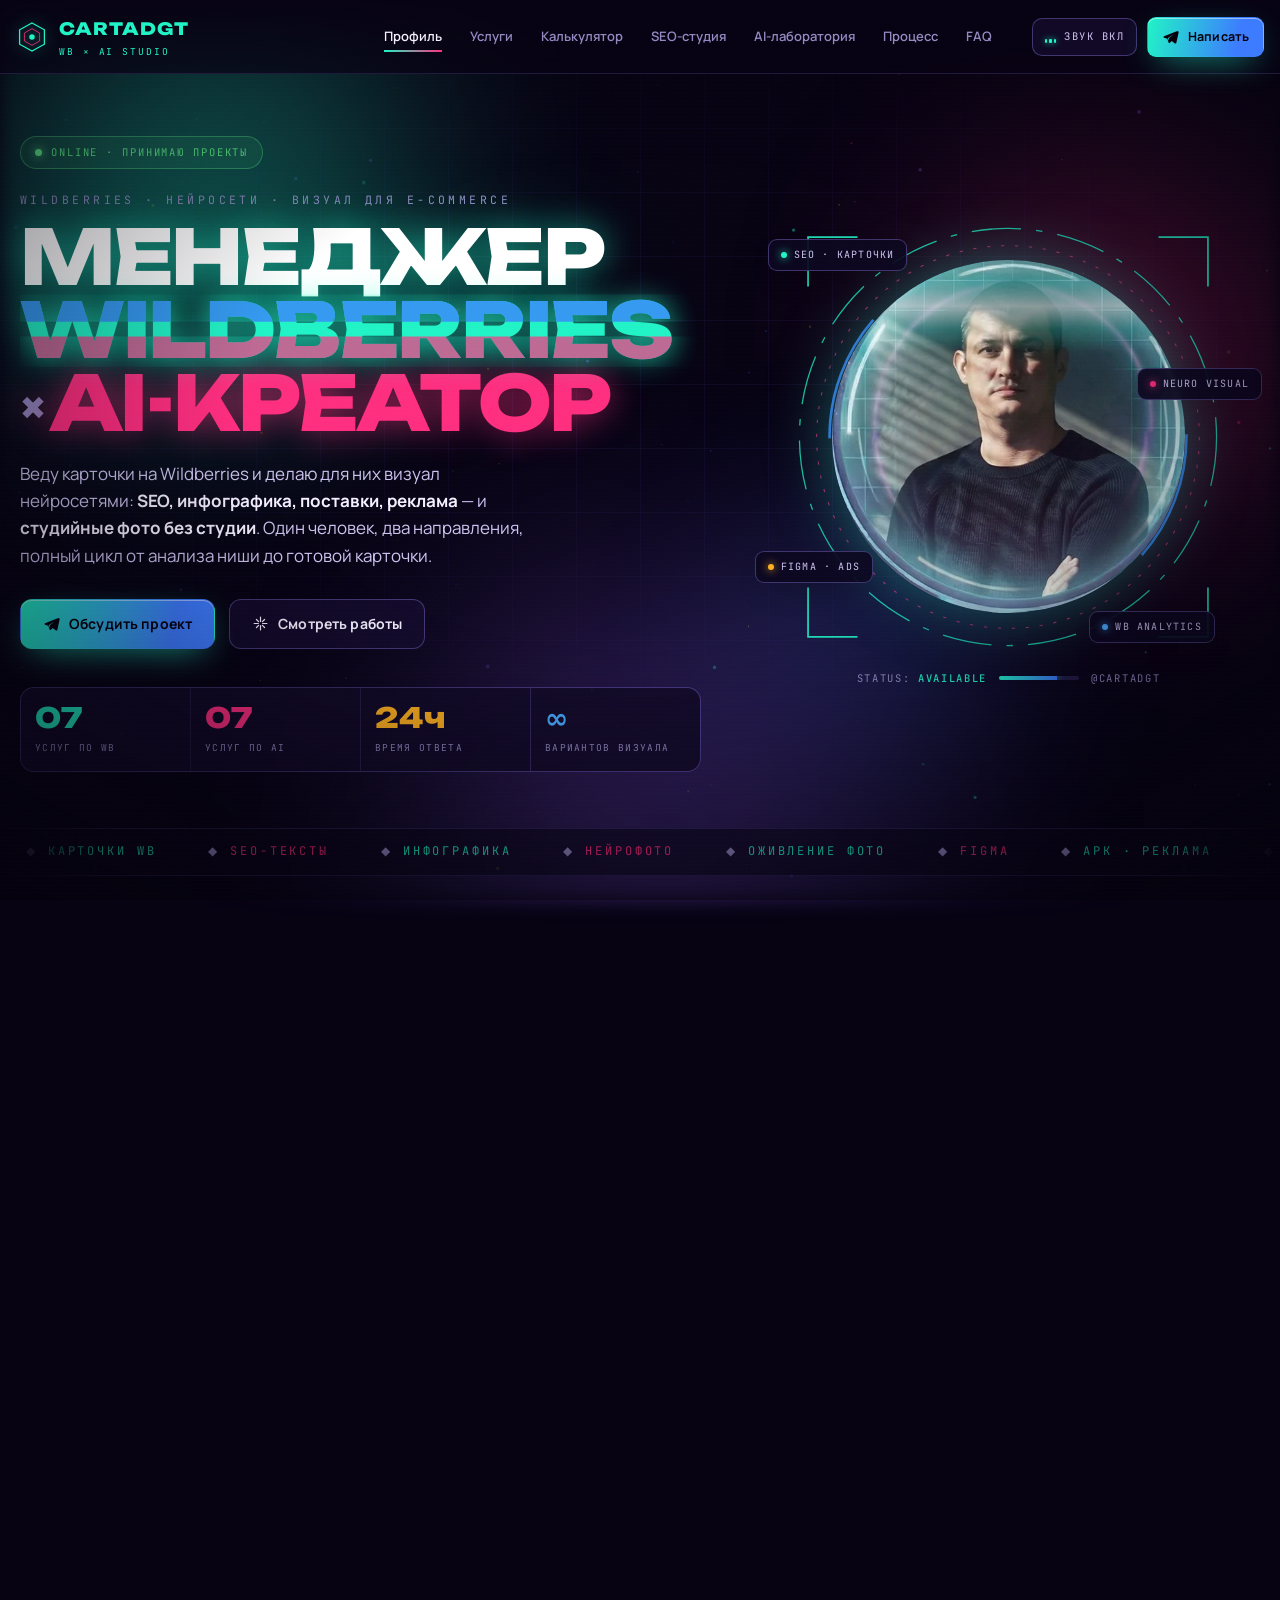
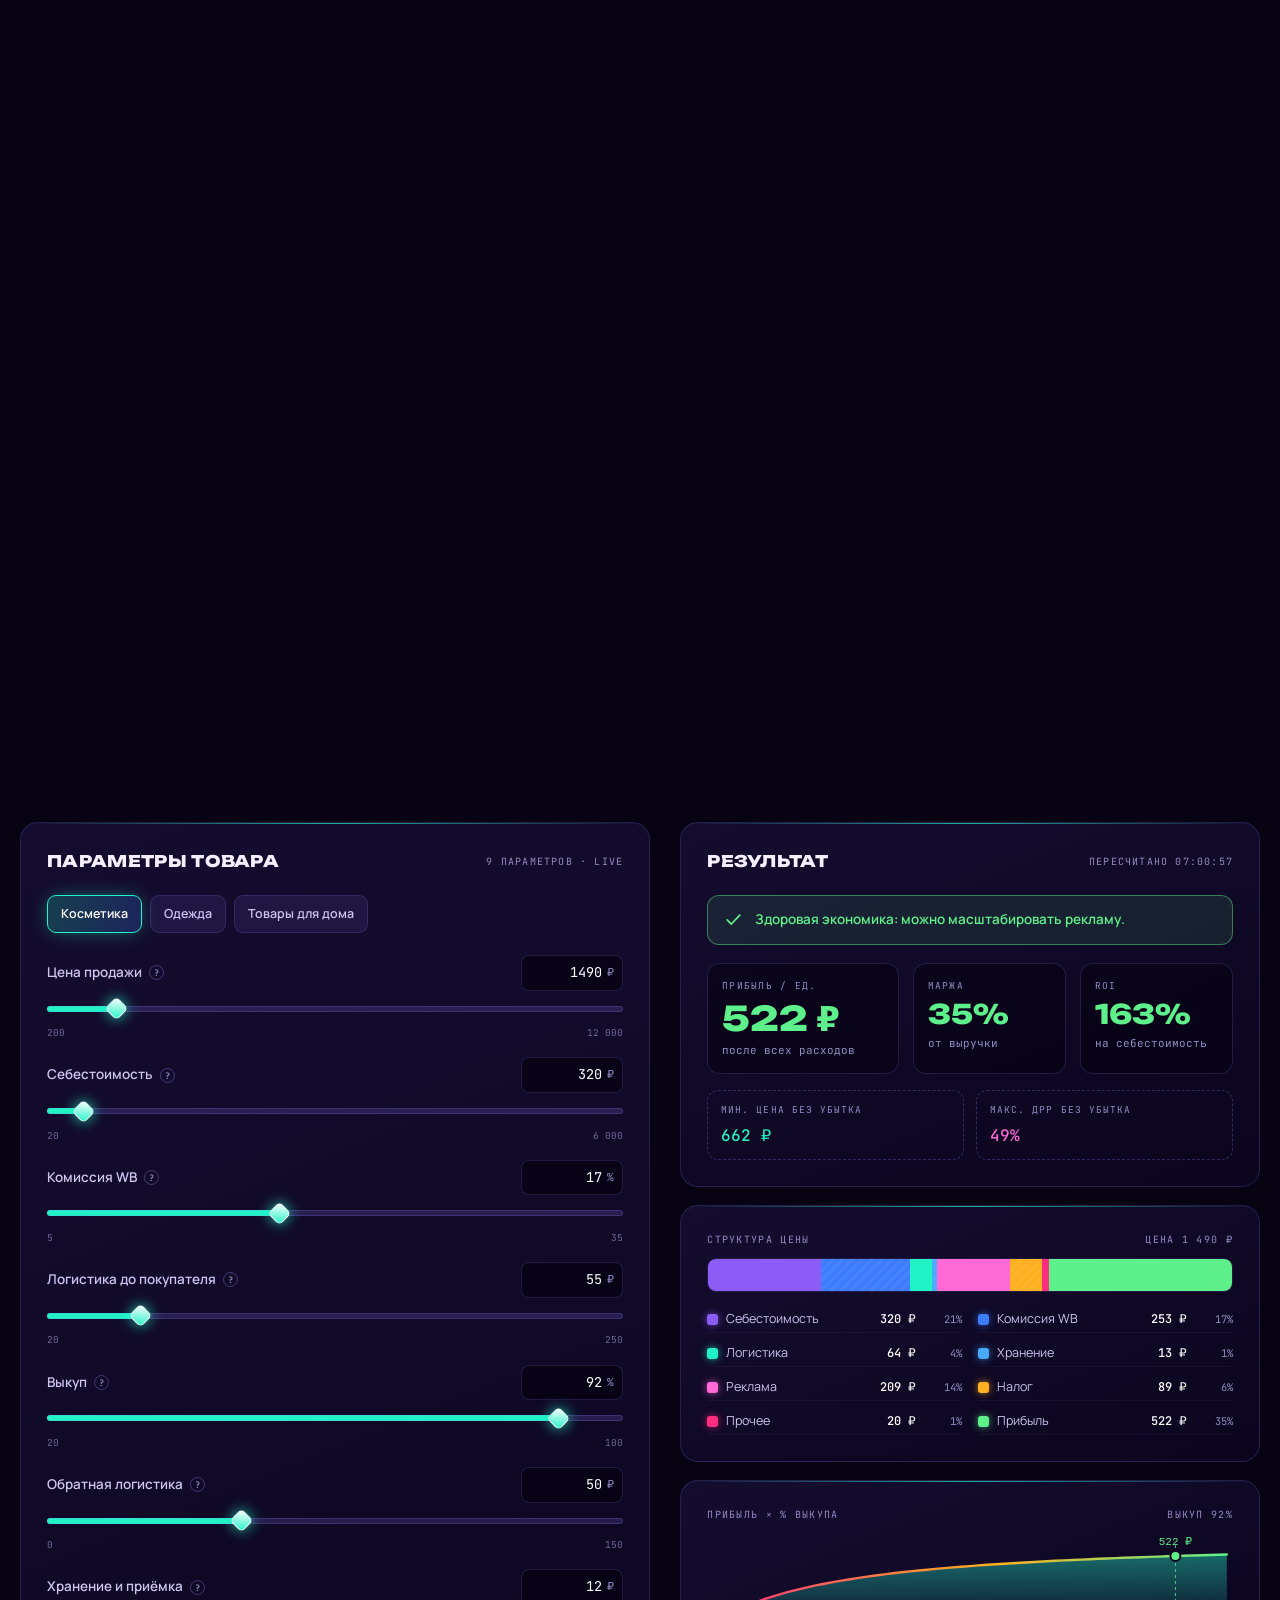
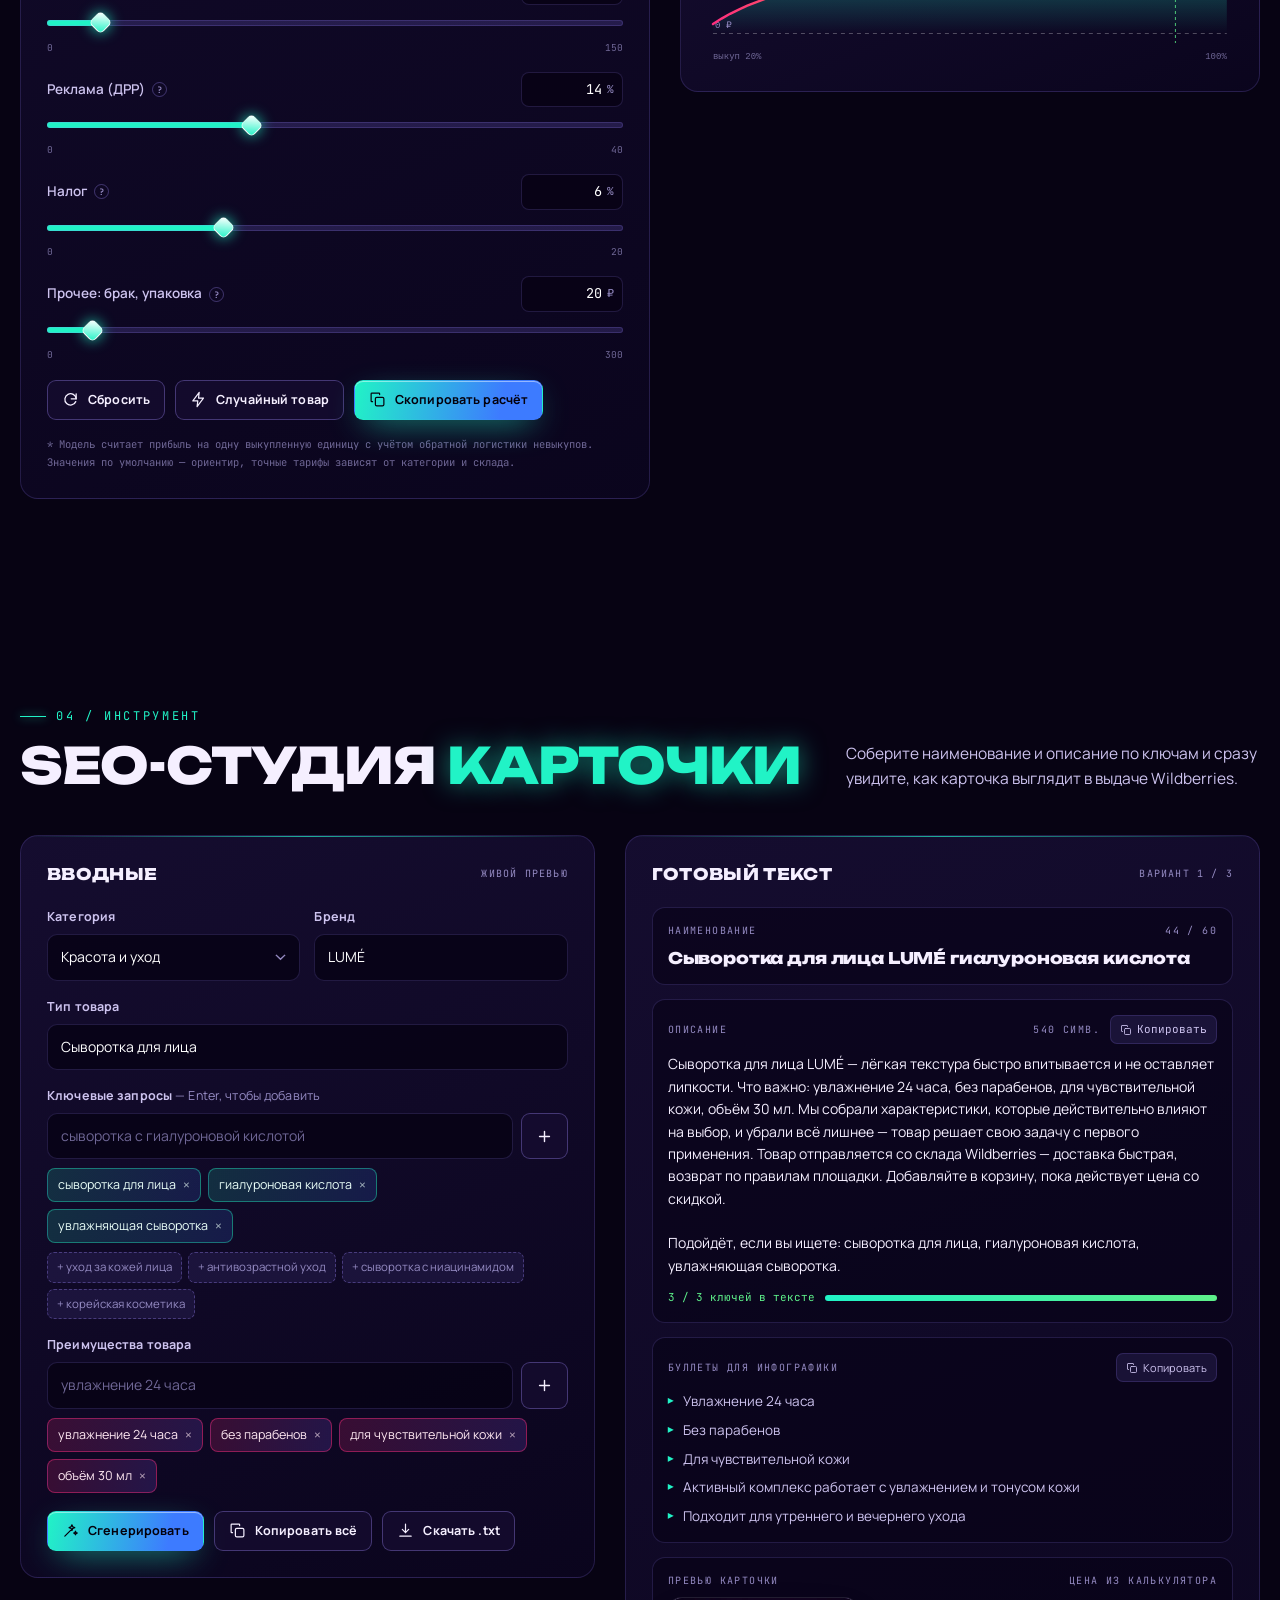
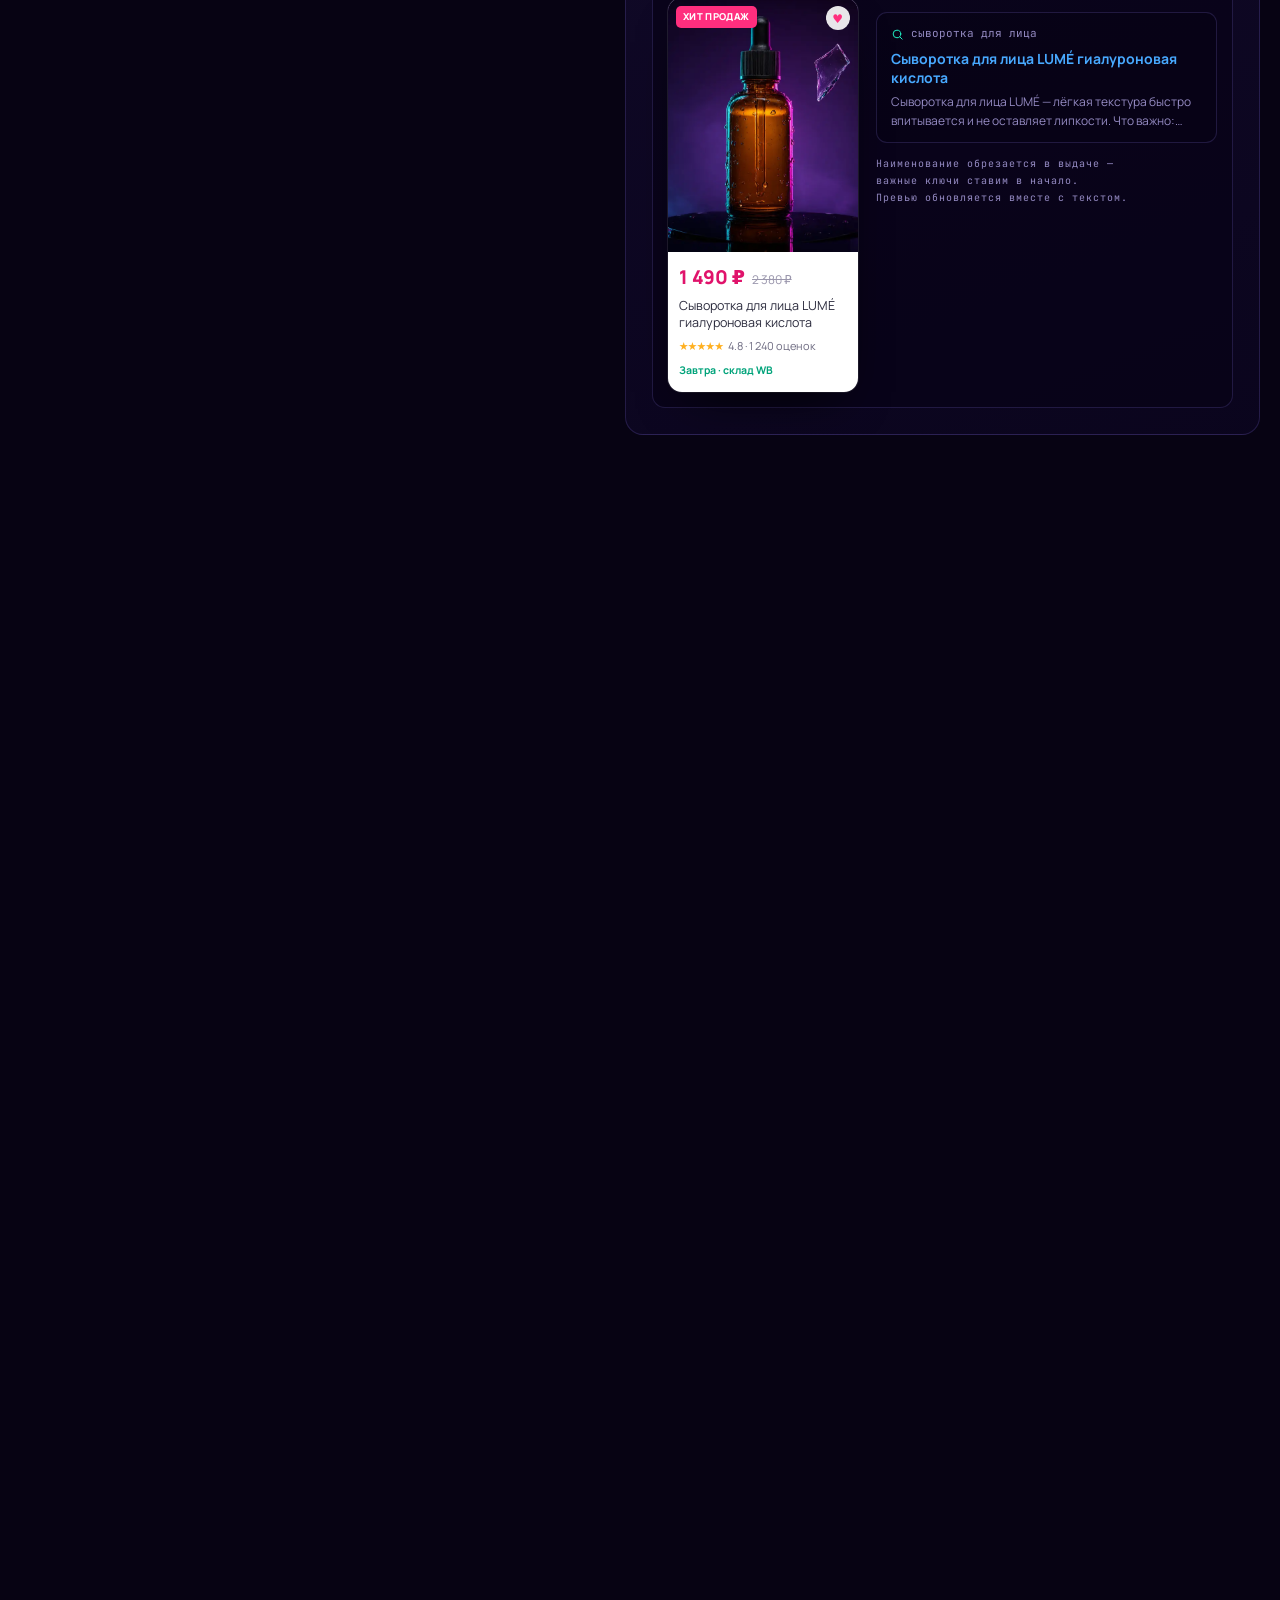
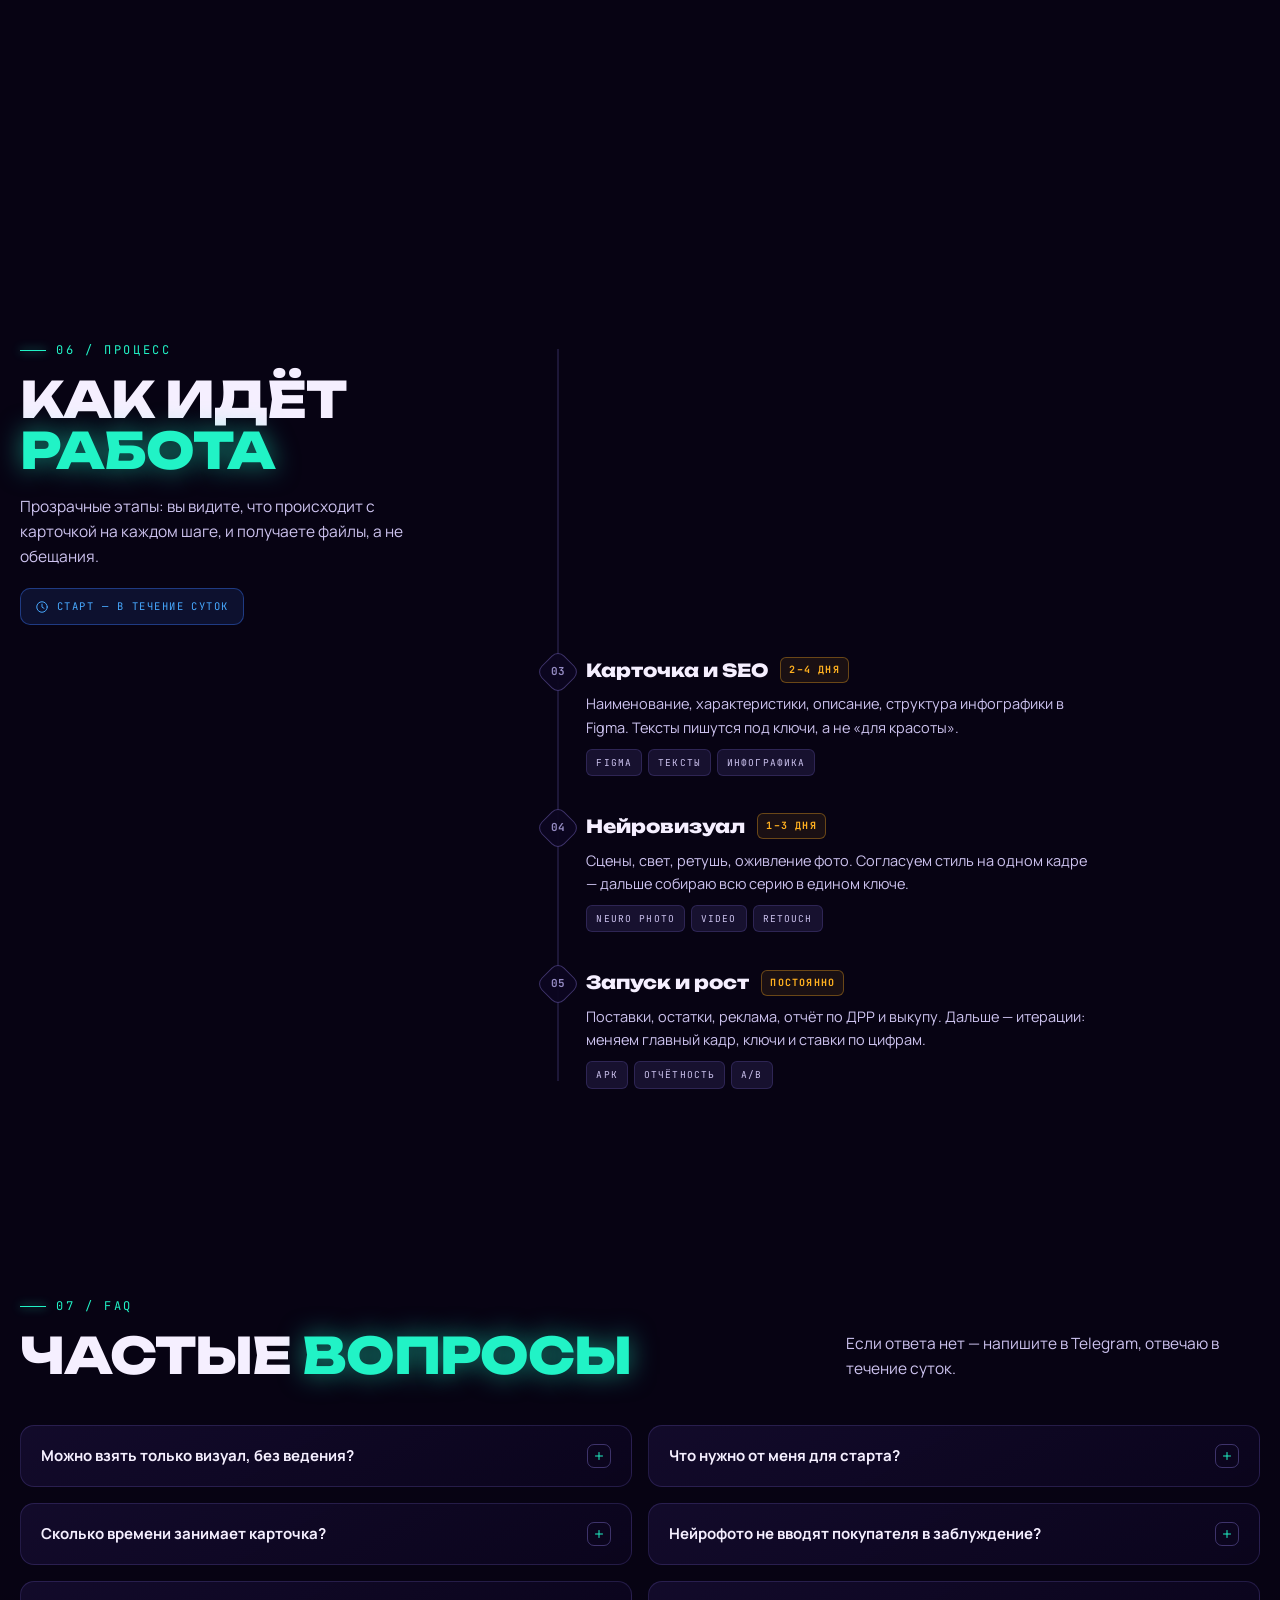
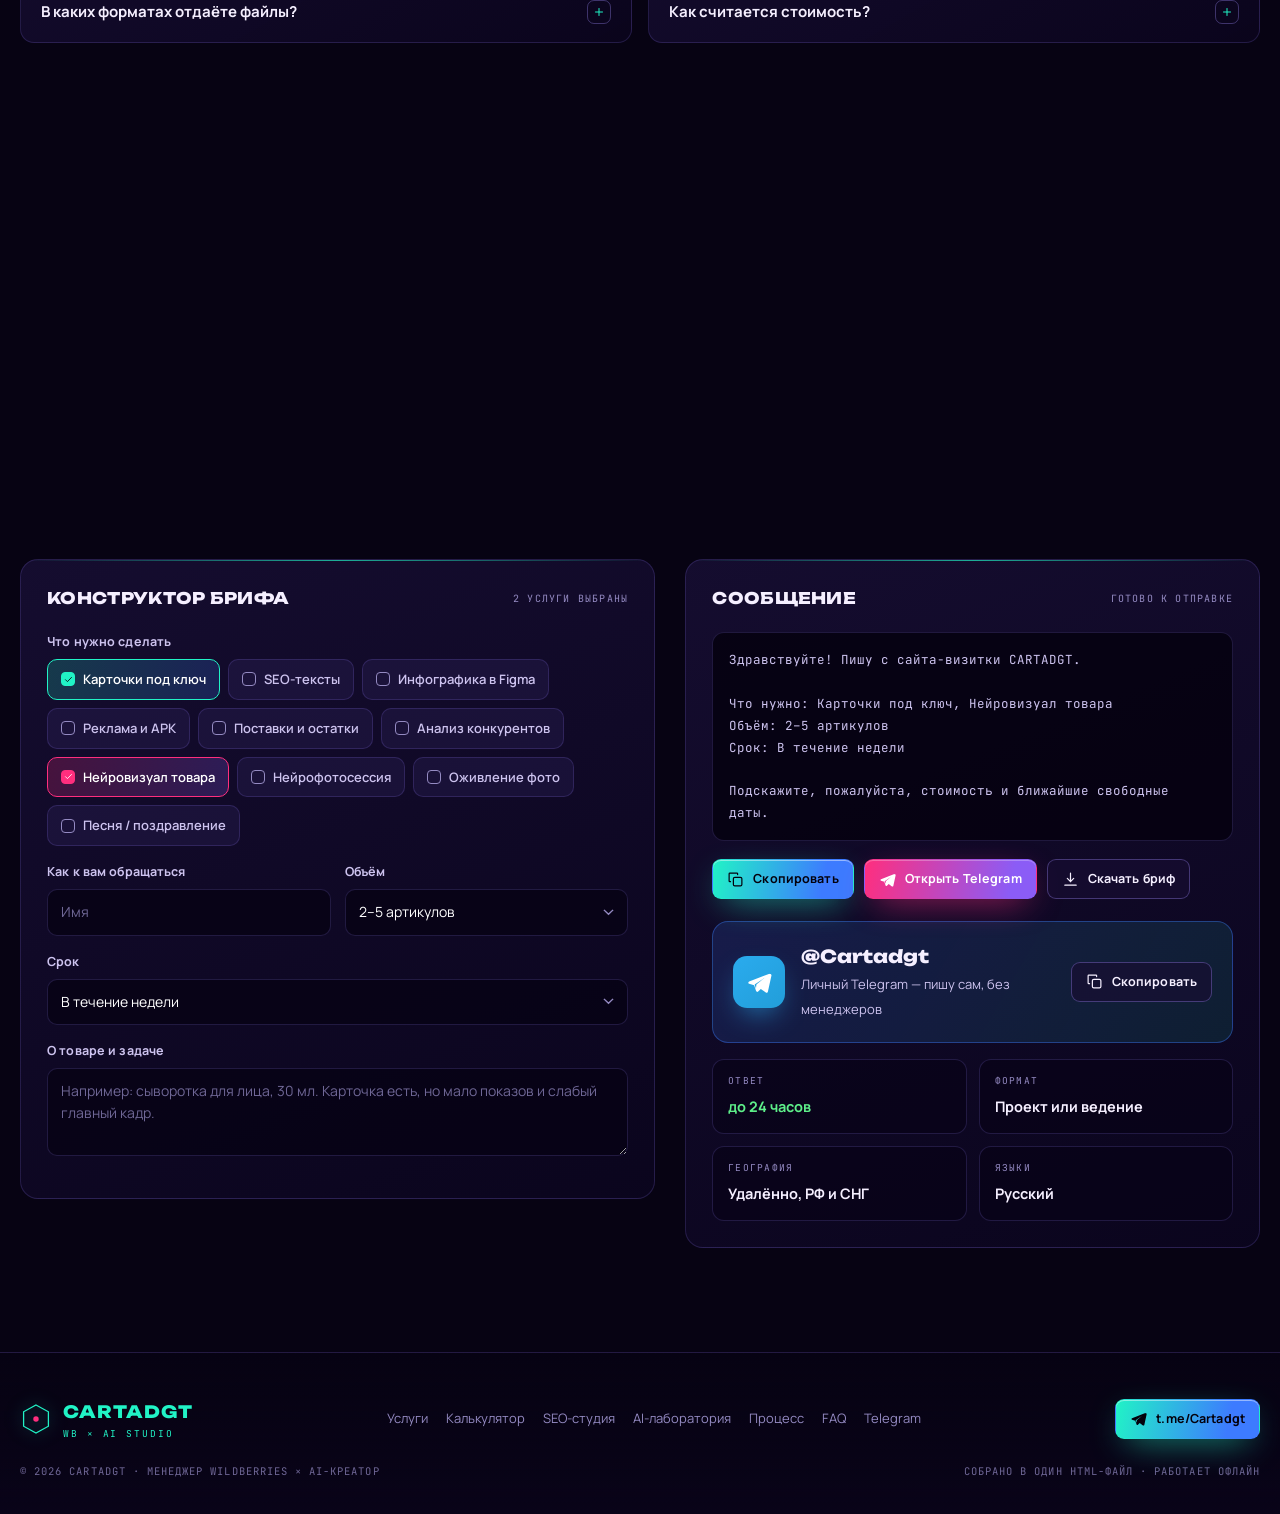
==== index.html @ b7710d4d "Add files via upload" ====
<!DOCTYPE html>
<html lang="ru">
<head>
<meta charset="utf-8">
<meta name="viewport" content="width=device-width, initial-scale=1, viewport-fit=cover">
<title>CARTADGT — менеджер Wildberries × AI-креатор</title>
<meta name="description" content="Личная страница CARTADGT: ведение карточек на Wildberries, SEO-тексты, инфографика, реклама и нейровизуал для e-commerce. Калькулятор юнит-экономики, SEO-студия карточки и AI-лаборатория. Telegram: @Cartadgt">
<meta name="theme-color" content="#070313">
<meta name="color-scheme" content="dark">
<meta property="og:type" content="website">
<meta property="og:locale" content="ru_RU">
<meta property="og:title" content="CARTADGT — менеджер Wildberries × AI-креатор">
<meta property="og:description" content="Карточки WB под ключ и студийный визуал нейросетями. Юнит-экономика, SEO-студия, AI-лаборатория — прямо на странице.">
<meta name="twitter:card" content="summary_large_image">
<link rel="icon" href="data:image/svg+xml,%3Csvg xmlns='http://www.w3.org/2000/svg' viewBox='0 0 40 40'%3E%3Crect width='40' height='40' rx='9' fill='%23070313'/%3E%3Cpath d='M20 5 33 12.5v15L20 35 7 27.5v-15L20 5Z' fill='none' stroke='%2321f3c6' stroke-width='2'/%3E%3Ccircle cx='20' cy='20' r='4' fill='%23ff2e7e'/%3E%3C/svg%3E">
<link rel="apple-touch-icon" href="data:image/svg+xml,%3Csvg xmlns='http://www.w3.org/2000/svg' viewBox='0 0 40 40'%3E%3Crect width='40' height='40' rx='9' fill='%23070313'/%3E%3Cpath d='M20 5 33 12.5v15L20 35 7 27.5v-15L20 5Z' fill='none' stroke='%2321f3c6' stroke-width='2'/%3E%3Ccircle cx='20' cy='20' r='4' fill='%23ff2e7e'/%3E%3C/svg%3E">
<script type="application/ld+json">
{"@context":"https://schema.org","@type":"Person","name":"CARTADGT","jobTitle":"Менеджер Wildberries и AI-креатор","description":"Ведение карточек на Wildberries, SEO, инфографика, реклама и нейровизуал для e-commerce.","knowsAbout":["Wildberries","SEO маркетплейсов","юнит-экономика","инфографика","нейросетевые изображения","Figma"],"sameAs":["https://t.me/Cartadgt"]}
</script>
<style>
@font-face{font-family:'Unbounded';font-style:normal;font-weight:800;font-display:swap;src:url([data-uri]) format('woff2');unicode-range:U+0301, U+0400-045F, U+0490-0491, U+04B0-04B1, U+2116;}
@font-face{font-family:'Unbounded';font-style:normal;font-weight:800;font-display:swap;src:url([data-uri]) format('woff2');unicode-range:U+0000-00FF, U+0131, U+0152-0153, U+02BB-02BC, U+02C6, U+02DA, U+02DC, U+0304, U+0308, U+0329, U+2000-206F, U+20AC, U+2122, U+2191, U+2193, U+2212, U+2215, U+FEFF, U+FFFD;}
@font-face{font-family:'Manrope';font-style:normal;font-weight:400 800;font-display:swap;src:url([data-uri]) format('woff2');unicode-range:U+0301, U+0400-045F, U+0490-0491, U+04B0-04B1, U+2116;}
@font-face{font-family:'Manrope';font-style:normal;font-weight:400 800;font-display:swap;src:url([data-uri]) format('woff2');unicode-range:U+0000-00FF, U+0131, U+0152-0153, U+02BB-02BC, U+02C6, U+02DA, U+02DC, U+0304, U+0308, U+0329, U+2000-206F, U+20AC, U+2122, U+2191, U+2193, U+2212, U+2215, U+FEFF, U+FFFD;}
@font-face{font-family:'JetBrains Mono';font-style:normal;font-weight:400 700;font-display:swap;src:url([data-uri]) format('woff2');unicode-range:U+0301, U+0400-045F, U+0490-0491, U+04B0-04B1, U+2116;}
@font-face{font-family:'JetBrains Mono';font-style:normal;font-weight:400 700;font-display:swap;src:url([data-uri]) format('woff2');unicode-range:U+0000-00FF, U+0131, U+0152-0153, U+02BB-02BC, U+02C6, U+02DA, U+02DC, U+0304, U+0308, U+0329, U+2000-206F, U+20AC, U+2122, U+2191, U+2193, U+2212, U+2215, U+FEFF, U+FFFD;}

/* ============================================================
   CARTADGT — personal HUD page · Wildberries manager × AI creator
   ============================================================ */

:root{
  /* surfaces */
  --bg:#070313;
  --bg-2:#0b0520;
  --surface:#110a26;
  --surface-2:#170e33;
  --overlay:#1d1240;
  --line:rgba(150,130,255,.18);
  --line-strong:rgba(160,140,255,.34);

  /* ink */
  --ink:#f5efff;
  --ink-2:#cdc3ef;
  --muted:#948ac2;
  --muted-2:#6f6796;

  /* palette derived from the neon business card */
  --cyan:#21f3c6;
  --teal:#0ad3b4;
  --blue:#3d7bff;
  --magenta:#ff2e7e;
  --pink:#ff6ad5;
  --violet:#8b5cf6;
  --amber:#ffb020;
  --green:#5ef08a;
  --red:#ff3b5c;
  --info:#48a9ff;

  /* chart hues */
  --ch-1:#8b5cf6;
  --ch-2:#3d7bff;
  --ch-3:#21f3c6;
  --ch-4:#48a9ff;
  --ch-5:#ff6ad5;
  --ch-6:#ffb020;
  --ch-7:#ff2e7e;
  --ch-8:#5ef08a;

  --accent:var(--cyan);
  --accent-2:var(--blue);

  --nav-h:74px;
  --maxw:1280px;
  --display:'Unbounded','Manrope',system-ui,'Segoe UI',sans-serif;
  --body:'Manrope',system-ui,'Segoe UI',Roboto,sans-serif;
  --mono:'JetBrains Mono',ui-monospace,'Cascadia Mono',Consolas,monospace;
  --ease:cubic-bezier(.22,.85,.3,1);
}

*,*::before,*::after{box-sizing:border-box}
html{scroll-behavior:smooth;-webkit-text-size-adjust:100%}
body{
  margin:0;background:var(--bg);color:var(--ink);
  font-family:var(--body);font-size:16px;line-height:1.6;font-weight:400;
  overflow-x:hidden;min-height:100vh;
  -webkit-font-smoothing:antialiased;
}
body.locked{overflow:hidden}
img{max-width:100%;display:block}
button,input,select,textarea{font:inherit;color:inherit}
a{color:inherit;text-decoration:none}
::selection{background:rgba(33,243,198,.3);color:#fff}

/* ---------- scrollbar in the page's own language ---------- */
*{scrollbar-width:thin;scrollbar-color:rgba(33,243,198,.55) rgba(20,12,44,.9)}
::-webkit-scrollbar{width:11px;height:11px}
::-webkit-scrollbar-track{background:linear-gradient(180deg,#0b0520,#150c30);border-left:1px solid rgba(150,130,255,.14)}
::-webkit-scrollbar-thumb{
  background:linear-gradient(180deg,var(--cyan),var(--blue) 55%,var(--magenta));
  border:2px solid #0b0520;border-radius:99px;
}
::-webkit-scrollbar-thumb:hover{background:linear-gradient(180deg,#6bffe0,var(--magenta))}
::-webkit-scrollbar-corner{background:#0b0520}

/* ---------- layered background ---------- */
.bg-layer{position:fixed;inset:0;pointer-events:none;z-index:0}
#stars{position:fixed;inset:0;z-index:0;pointer-events:none;opacity:.85}
.aurora{overflow:hidden;filter:blur(10px)}
.aurora i{
  position:absolute;display:block;border-radius:50%;filter:blur(90px);opacity:.5;
  transition:background 1.2s linear;
  will-change:transform;
}
.aurora i:nth-child(1){width:52vw;height:52vw;left:-12vw;top:-14vw;background:radial-gradient(circle,var(--accent) 0%,transparent 68%);animation:drift1 34s ease-in-out infinite}
.aurora i:nth-child(2){width:46vw;height:46vw;right:-10vw;top:6vh;background:radial-gradient(circle,var(--magenta) 0%,transparent 68%);opacity:.36;animation:drift2 41s ease-in-out infinite}
.aurora i:nth-child(3){width:60vw;height:60vw;left:22vw;bottom:-26vw;background:radial-gradient(circle,var(--violet) 0%,transparent 70%);opacity:.42;animation:drift3 47s ease-in-out infinite}
.aurora i:nth-child(4){width:30vw;height:30vw;right:16vw;bottom:8vh;background:radial-gradient(circle,var(--blue) 0%,transparent 70%);opacity:.3;animation:drift2 29s ease-in-out infinite reverse}
@keyframes drift1{0%,100%{transform:translate3d(0,0,0) scale(1)}50%{transform:translate3d(8vw,6vh,0) scale(1.14)}}
@keyframes drift2{0%,100%{transform:translate3d(0,0,0) scale(1.05)}50%{transform:translate3d(-7vw,9vh,0) scale(.9)}}
@keyframes drift3{0%,100%{transform:translate3d(0,0,0) scale(1)}50%{transform:translate3d(-9vw,-7vh,0) scale(1.12)}}

.gridfloor{
  background-image:linear-gradient(rgba(140,120,255,.11) 1px,transparent 1px),linear-gradient(90deg,rgba(140,120,255,.11) 1px,transparent 1px);
  background-size:64px 64px;
  mask-image:radial-gradient(ellipse 90% 60% at 50% 40%,#000 15%,transparent 78%);
  -webkit-mask-image:radial-gradient(ellipse 90% 60% at 50% 40%,#000 15%,transparent 78%);
  opacity:.55;
}
.grain{
  z-index:60;opacity:.055;mix-blend-mode:overlay;
  background-image:url("data:image/svg+xml,%3Csvg xmlns='http://www.w3.org/2000/svg' width='240' height='240'%3E%3Cfilter id='n'%3E%3CfeTurbulence type='fractalNoise' baseFrequency='.85' numOctaves='3'/%3E%3C/filter%3E%3Crect width='240' height='240' filter='url(%23n)'/%3E%3C/svg%3E");
}
.scanlines{z-index:59;opacity:.35;background:repeating-linear-gradient(180deg,rgba(255,255,255,.028) 0 1px,transparent 1px 4px)}
.vignette{z-index:58;background:radial-gradient(ellipse 78% 68% at 50% 45%,transparent 40%,rgba(4,1,12,.72) 100%)}

/* ---------- shell ---------- */
.shell{position:relative;z-index:2}
.wrap{width:min(100% - 40px,var(--maxw));margin-inline:auto}
section{position:relative;padding:104px 0;scroll-margin-top:calc(var(--nav-h) + 18px)}
.sec-head{display:flex;align-items:flex-end;justify-content:space-between;gap:28px;margin-bottom:44px;flex-wrap:wrap}
.sec-idx{font-family:var(--mono);font-size:12px;letter-spacing:.22em;color:var(--accent);display:flex;align-items:center;gap:10px;margin-bottom:14px}
.sec-idx::before{content:"";width:26px;height:1px;background:currentColor;box-shadow:0 0 10px currentColor}
h2.sec-title{
  font-family:var(--display);font-weight:800;font-size:clamp(28px,4.1vw,50px);line-height:1.02;
  letter-spacing:-.02em;margin:0;text-transform:uppercase;
}
h2.sec-title em{font-style:normal;color:var(--accent);text-shadow:0 0 26px color-mix(in srgb,var(--accent) 55%,transparent)}
.sec-sub{max-width:46ch;color:var(--ink-2);font-size:15.5px;margin:0}

/* ---------- nav ---------- */
.nav{
  position:fixed;top:0;left:0;right:0;height:var(--nav-h);z-index:70;
  display:flex;align-items:center;
  background:linear-gradient(180deg,rgba(8,3,20,.94),rgba(8,3,20,.72));
  backdrop-filter:blur(14px);-webkit-backdrop-filter:blur(14px);
  border-bottom:1px solid var(--line);
  transition:box-shadow .4s var(--ease),background .4s var(--ease);
}
.nav.scrolled{box-shadow:0 12px 40px -18px rgba(0,0,0,.9),0 1px 0 rgba(33,243,198,.16)}
.nav .wrap{display:flex;align-items:center;gap:20px;width:min(100% - 32px,1400px)}
.brand{display:flex;align-items:center;gap:11px;flex-shrink:0}
.brand svg{width:32px;height:32px;filter:drop-shadow(0 0 8px rgba(33,243,198,.55))}
.brand b{font-family:var(--display);font-weight:800;font-size:17px;letter-spacing:.06em}
.brand span{font-family:var(--mono);font-size:9.5px;letter-spacing:.2em;color:var(--cyan);display:block;margin-top:1px}
.nav-links{display:flex;gap:4px;margin-left:auto}
.nav-links a{
  position:relative;padding:9px 12px;font-size:13px;font-weight:600;color:var(--muted);
  border-radius:8px;transition:color .25s,background .25s;white-space:nowrap;
}
.nav-links a::after{
  content:"";position:absolute;left:12px;right:12px;bottom:4px;height:1.5px;
  background:linear-gradient(90deg,var(--cyan),var(--magenta));transform:scaleX(0);transform-origin:left;
  transition:transform .32s var(--ease);
}
.nav-links a:hover{color:var(--ink);background:rgba(140,120,255,.09)}
.nav-links a.active{color:var(--ink)}
.nav-links a.active::after{transform:scaleX(1)}
.nav-tools{display:flex;align-items:center;gap:10px;margin-left:8px}
.sound-btn{
  display:flex;align-items:center;gap:8px;height:38px;padding:0 12px;cursor:pointer;
  background:rgba(20,12,44,.8);border:1px solid var(--line-strong);border-radius:10px;
  font-family:var(--mono);font-size:10.5px;letter-spacing:.14em;color:var(--ink-2);
  transition:border-color .25s,color .25s,box-shadow .25s;
}
.sound-btn:hover{border-color:var(--cyan);color:var(--ink);box-shadow:0 0 18px -4px rgba(33,243,198,.5)}
.sound-btn .eq{display:flex;align-items:flex-end;gap:2px;height:13px}
.sound-btn .eq i{width:2.5px;background:var(--cyan);height:4px;border-radius:1px;box-shadow:0 0 6px var(--cyan)}
.sound-btn[aria-pressed="true"] .eq i{animation:eq .9s ease-in-out infinite}
.sound-btn[aria-pressed="true"] .eq i:nth-child(2){animation-delay:.18s}
.sound-btn[aria-pressed="true"] .eq i:nth-child(3){animation-delay:.36s}
.sound-btn[aria-pressed="false"] .eq i{background:var(--muted-2);box-shadow:none;height:3px}
@keyframes eq{0%,100%{height:3px}50%{height:13px}}
.nav-progress{position:absolute;left:0;bottom:-1px;height:2px;width:0;background:linear-gradient(90deg,var(--cyan),var(--blue),var(--magenta));box-shadow:0 0 12px rgba(33,243,198,.7)}
.burger{display:none;width:42px;height:38px;border:1px solid var(--line-strong);background:rgba(20,12,44,.8);border-radius:10px;cursor:pointer;padding:0;place-items:center}
.burger i{display:block;width:17px;height:1.6px;background:var(--ink);margin:3px auto;transition:transform .3s var(--ease),opacity .2s}
.burger.open i:nth-child(1){transform:translateY(4.6px) rotate(45deg)}
.burger.open i:nth-child(2){opacity:0}
.burger.open i:nth-child(3){transform:translateY(-4.6px) rotate(-45deg)}
.mobile-panel{
  position:fixed;top:var(--nav-h);left:0;right:0;z-index:69;
  background:linear-gradient(180deg,rgba(12,6,32,.99),rgba(9,4,24,.99));
  border-bottom:1px solid var(--line-strong);
  padding:14px 20px 22px;display:none;flex-direction:column;gap:2px;
  max-height:calc(100vh - var(--nav-h));overflow-y:auto;
  transform:translateY(-12px);opacity:0;pointer-events:none;transition:opacity .28s,transform .28s var(--ease);
}
.mobile-panel.open{opacity:1;transform:none;pointer-events:auto}
.mobile-panel a{padding:13px 12px;border-bottom:1px solid rgba(150,130,255,.1);font-weight:600;display:flex;justify-content:space-between;align-items:center}
.mobile-panel a span{font-family:var(--mono);font-size:10px;color:var(--muted-2)}
.mobile-panel a:active{background:rgba(33,243,198,.08)}

/* ---------- buttons ---------- */
.btn{
  position:relative;display:inline-flex;align-items:center;justify-content:center;gap:9px;
  padding:13px 22px;border-radius:12px;border:1px solid transparent;cursor:pointer;
  font-weight:700;font-size:14px;letter-spacing:.01em;overflow:hidden;
  transition:transform .22s var(--ease),box-shadow .3s,background .3s,border-color .3s,color .25s;
  text-align:center;
}
.btn svg{width:17px;height:17px;flex:none}
.btn::after{
  content:"";position:absolute;inset:0;transform:translateX(-120%) skewX(-18deg);
  background:linear-gradient(90deg,transparent,rgba(255,255,255,.35),transparent);
  transition:transform .7s var(--ease);
}
.btn:hover::after{transform:translateX(120%) skewX(-18deg)}
.btn-primary{background:linear-gradient(102deg,var(--cyan),var(--blue) 78%);color:#04010c;box-shadow:0 10px 34px -12px rgba(33,243,198,.85),inset 0 1px 0 rgba(255,255,255,.45)}
.btn-primary:hover{transform:translateY(-2px);box-shadow:0 16px 44px -12px rgba(33,243,198,.95)}
.btn-magenta{background:linear-gradient(102deg,var(--magenta),var(--violet) 85%);color:#fff;box-shadow:0 10px 34px -12px rgba(255,46,126,.9),inset 0 1px 0 rgba(255,255,255,.28)}
.btn-magenta:hover{transform:translateY(-2px)}
.btn-ghost{background:rgba(23,14,51,.7);border-color:var(--line-strong);color:var(--ink)}
.btn-ghost:hover{border-color:var(--accent);color:#fff;box-shadow:0 0 26px -8px color-mix(in srgb,var(--accent) 80%,transparent);transform:translateY(-2px)}
.btn-sm{padding:9px 14px;font-size:12.5px;border-radius:9px}
.btn:active{transform:translateY(0) scale(.985)}
.btn:focus-visible,a:focus-visible,input:focus-visible,select:focus-visible,textarea:focus-visible,[tabindex]:focus-visible,summary:focus-visible{
  outline:2px solid var(--cyan);outline-offset:3px;border-radius:6px;
}

/* ---------- HUD frame ---------- */
.hud{
  --c:var(--cyan);
  position:relative;padding:1.4px;
  background:linear-gradient(150deg,color-mix(in srgb,var(--c) 85%,transparent),color-mix(in srgb,var(--c) 14%,transparent) 42%,rgba(140,120,255,.22) 70%,color-mix(in srgb,var(--c) 55%,transparent));
  clip-path:polygon(0 22px,22px 0,calc(100% - 46px) 0,calc(100% - 30px) 16px,100% 16px,100% calc(100% - 22px),calc(100% - 22px) 100%,46px 100%,30px calc(100% - 16px),0 calc(100% - 16px));
  transition:filter .4s,transform .5s var(--ease);
}
.hud-in{
  position:relative;height:100%;
  background:linear-gradient(158deg,rgba(23,14,51,.96),rgba(11,5,30,.97) 55%,rgba(17,9,40,.96));
  clip-path:polygon(0 21px,21px 0,calc(100% - 45px) 0,calc(100% - 29px) 16px,100% 16px,100% calc(100% - 21px),calc(100% - 21px) 100%,45px 100%,29px calc(100% - 16px),0 calc(100% - 16px));
  padding:26px;
}
.hud:hover{filter:drop-shadow(0 0 26px color-mix(in srgb,var(--c) 32%,transparent))}
.hud-tab{
  position:absolute;top:0;left:22px;height:5px;width:96px;background:var(--c);
  box-shadow:0 0 16px var(--c);clip-path:polygon(0 0,100% 0,calc(100% - 8px) 100%,0 100%);
}

/* ---------- hero ---------- */
.hero{padding-top:calc(var(--nav-h) + 62px);padding-bottom:64px;overflow:hidden}
.hero-grid{display:grid;grid-template-columns:1.15fr .85fr;gap:56px;align-items:center}
.status{
  display:inline-flex;align-items:center;gap:9px;padding:7px 14px;border-radius:99px;
  background:rgba(94,240,138,.09);border:1px solid rgba(94,240,138,.4);
  font-family:var(--mono);font-size:10.5px;letter-spacing:.18em;color:var(--green);
}
.status .dot{width:7px;height:7px;border-radius:50%;background:var(--green);box-shadow:0 0 10px var(--green);animation:pulse 2.1s infinite}
@keyframes pulse{0%,100%{opacity:1;transform:scale(1)}50%{opacity:.35;transform:scale(.72)}}
.hero-eyebrow{font-family:var(--mono);font-size:11.5px;letter-spacing:.3em;color:var(--muted);margin:22px 0 12px}
h1{
  font-family:var(--display);font-weight:800;text-transform:uppercase;
  font-size:clamp(34px,6.1vw,76px);line-height:.96;letter-spacing:-.03em;margin:0 0 20px;
}
h1 .l1{display:block;color:#fff;text-shadow:0 0 34px rgba(33,243,198,.55),0 0 90px rgba(33,243,198,.22)}
h1 .l2{display:block;color:var(--cyan);text-shadow:0 0 30px rgba(33,243,198,.6)}
h1 .l3{display:block;color:var(--magenta);text-shadow:0 0 34px rgba(255,46,126,.6)}
h1 .x{color:var(--muted);font-size:.55em;vertical-align:.22em;margin-right:.12em}
.glitch{position:relative}
.glitch::before,.glitch::after{
  content:attr(data-text);position:absolute;left:0;top:0;width:100%;overflow:hidden;pointer-events:none;
}
.glitch::before{color:var(--blue);clip-path:inset(0 0 62% 0);animation:gl1 6.5s steps(1) infinite;opacity:.75}
.glitch::after{color:var(--magenta);clip-path:inset(58% 0 0 0);animation:gl2 7.3s steps(1) infinite;opacity:.7}
@keyframes gl1{0%,92%,100%{transform:none;opacity:0}93%{transform:translate(-4px,-2px);opacity:.8}95%{transform:translate(3px,1px);opacity:.6}97%{transform:none;opacity:0}}
@keyframes gl2{0%,90%,100%{transform:none;opacity:0}91%{transform:translate(5px,2px);opacity:.75}94%{transform:translate(-3px,-1px);opacity:.5}96%{transform:none;opacity:0}}
.hero-lead{font-size:17px;color:var(--ink-2);max-width:52ch;margin:0 0 30px}
.hero-lead b{color:var(--ink);font-weight:700}
.hero-cta{display:flex;gap:14px;flex-wrap:wrap;margin-bottom:38px}
.hero-stats{display:grid;grid-template-columns:repeat(4,1fr);gap:1px;background:var(--line);border:1px solid var(--line);border-radius:14px;overflow:hidden}
.hero-stats div{background:rgba(14,8,34,.86);padding:16px 14px}
.hero-stats b{display:block;font-family:var(--display);font-size:clamp(20px,2.4vw,28px);font-weight:800;color:var(--cyan);line-height:1}
.hero-stats div:nth-child(2) b{color:var(--magenta)}
.hero-stats div:nth-child(3) b{color:var(--amber)}
.hero-stats div:nth-child(4) b{color:var(--info)}
.hero-stats span{display:block;font-family:var(--mono);font-size:9.5px;letter-spacing:.14em;color:var(--muted);margin-top:8px;text-transform:uppercase}

/* portrait medallion */
.medallion-wrap{position:relative;display:grid;place-items:center;perspective:900px}
.medallion{position:relative;width:min(100%,430px);aspect-ratio:1}
.medallion .photo{
  position:absolute;inset:9%;border-radius:50%;overflow:hidden;
  box-shadow:0 0 70px -10px rgba(33,243,198,.5),inset 0 0 60px rgba(10,4,30,.6);
}
.medallion .photo img{width:100%;height:100%;object-fit:cover;transform:scale(1.02)}
.medallion .photo::after{
  content:"";position:absolute;inset:0;border-radius:50%;
  background:linear-gradient(180deg,rgba(33,243,198,.14),transparent 32%,rgba(255,46,126,.16));
  mix-blend-mode:screen;
}
.sweep{position:absolute;inset:9%;border-radius:50%;overflow:hidden;pointer-events:none}
.sweep::before{
  content:"";position:absolute;left:0;right:0;height:26%;
  background:linear-gradient(180deg,transparent,rgba(33,243,198,.22),rgba(255,255,255,.5),rgba(33,243,198,.22),transparent);
  animation:sweep 5.5s linear infinite;mix-blend-mode:screen;
}
@keyframes sweep{0%{top:-30%}100%{top:104%}}
.rings{position:absolute;inset:0;pointer-events:none}
.rings svg{position:absolute;inset:0;width:100%;height:100%;overflow:visible}
.ring-a{animation:spin 26s linear infinite;transform-origin:50% 50%}
.ring-b{animation:spin 38s linear infinite reverse;transform-origin:50% 50%}
.ring-c{animation:spin 60s linear infinite;transform-origin:50% 50%}
@keyframes spin{to{transform:rotate(360deg)}}
.chip-float{
  position:absolute;display:flex;align-items:center;gap:7px;padding:7px 12px;border-radius:9px;
  background:rgba(13,7,32,.92);border:1px solid var(--line-strong);
  font-family:var(--mono);font-size:10px;letter-spacing:.12em;color:var(--ink-2);
  box-shadow:0 12px 30px -14px #000;white-space:nowrap;backdrop-filter:blur(6px);
}
.chip-float i{width:6px;height:6px;border-radius:50%;background:var(--cyan);box-shadow:0 0 8px var(--cyan)}
.chip-float.m i{background:var(--magenta);box-shadow:0 0 8px var(--magenta)}
.chip-float.a i{background:var(--amber);box-shadow:0 0 8px var(--amber)}
.chip-float.b i{background:var(--info);box-shadow:0 0 8px var(--info)}
.cf1{top:4%;left:-6%}.cf2{top:34%;right:-9%}.cf3{bottom:16%;left:-9%}.cf4{bottom:2%;right:2%}
.medallion-cap{
  margin-top:18px;display:flex;align-items:center;gap:12px;justify-content:center;
  font-family:var(--mono);font-size:10.5px;letter-spacing:.16em;color:var(--muted);
}
.medallion-cap b{color:var(--cyan);font-weight:500}
.bar-mini{width:80px;height:4px;border-radius:2px;background:rgba(140,120,255,.2);overflow:hidden}
.bar-mini i{display:block;height:100%;width:72%;background:linear-gradient(90deg,var(--cyan),var(--blue));box-shadow:0 0 10px var(--cyan);animation:load 3.4s ease-in-out infinite}
@keyframes load{0%,100%{width:52%}50%{width:92%}}

/* ticker */
.ticker{
  margin-top:56px;border-block:1px solid var(--line);background:rgba(10,5,26,.6);
  overflow:hidden;padding:13px 0;position:relative;
  mask-image:linear-gradient(90deg,transparent,#000 8%,#000 92%,transparent);
  -webkit-mask-image:linear-gradient(90deg,transparent,#000 8%,#000 92%,transparent);
}
.ticker-track{display:flex;gap:0;width:max-content;animation:marq 42s linear infinite}
.ticker:hover .ticker-track{animation-play-state:paused}
.ticker span{font-family:var(--mono);font-size:12px;letter-spacing:.24em;color:var(--muted);padding:0 26px;text-transform:uppercase;white-space:nowrap}
.ticker span b{color:var(--cyan);font-weight:400}
.ticker span:nth-child(even) b{color:var(--magenta)}
@keyframes marq{to{transform:translateX(-50%)}}

/* ---------- directions ---------- */
.dir-grid{display:grid;grid-template-columns:1fr 1fr;gap:30px}
.dir .hud-in{padding:32px 30px 30px}
.dir-head{display:flex;align-items:flex-start;justify-content:space-between;gap:16px;margin-bottom:6px}
.dir h3{font-family:var(--display);font-weight:800;font-size:clamp(21px,2.5vw,30px);line-height:1.06;margin:0;text-transform:uppercase;letter-spacing:-.01em}
.dir.wb h3{color:var(--cyan);text-shadow:0 0 26px rgba(33,243,198,.45)}
.dir.ai h3{color:var(--magenta);text-shadow:0 0 26px rgba(255,46,126,.45)}
.dir-num{font-family:var(--mono);font-size:11px;color:var(--muted);letter-spacing:.16em;padding-top:6px}
.dir-note{color:var(--ink-2);font-size:14.5px;margin:12px 0 22px;max-width:44ch}
.svc{list-style:none;margin:0 0 24px;padding:0;display:flex;flex-direction:column}
.svc li{
  display:grid;grid-template-columns:26px 1fr;gap:12px;align-items:start;
  padding:12px 12px 12px 10px;border-radius:10px;border:1px solid transparent;
  transition:background .28s,border-color .28s,transform .28s var(--ease);cursor:default;
}
.svc li + li{border-top:1px solid rgba(150,130,255,.1)}
.svc li:hover{background:color-mix(in srgb,var(--c) 8%,transparent);border-color:color-mix(in srgb,var(--c) 32%,transparent);transform:translateX(4px)}
.svc svg{width:20px;height:20px;margin-top:2px;color:var(--c);filter:drop-shadow(0 0 6px color-mix(in srgb,var(--c) 60%,transparent))}
.svc b{display:block;font-weight:700;font-size:15px;color:var(--ink);line-height:1.35}
.svc small{display:block;color:var(--muted);font-size:12.5px;line-height:1.45;margin-top:3px;max-height:0;opacity:0;overflow:hidden;transition:max-height .4s var(--ease),opacity .3s,margin .3s}
.svc li:hover small,.svc li:focus-within small{max-height:60px;opacity:1;margin-top:5px}
.dir-foot{display:flex;align-items:center;justify-content:space-between;gap:14px;flex-wrap:wrap;border-top:1px dashed rgba(150,130,255,.22);padding-top:20px}
.dir-tags{display:flex;gap:6px;flex-wrap:wrap}
.tag{font-family:var(--mono);font-size:9.5px;letter-spacing:.12em;padding:5px 9px;border-radius:6px;background:rgba(140,120,255,.12);border:1px solid var(--line);color:var(--ink-2)}

/* ---------- calculator ---------- */
.calc-grid{display:grid;grid-template-columns:1fr .92fr;gap:30px;align-items:start}
.panel{
  background:linear-gradient(158deg,rgba(23,14,51,.9),rgba(11,5,30,.94));
  border:1px solid var(--line);border-radius:18px;padding:26px;position:relative;overflow:hidden;
}
.panel::before{content:"";position:absolute;top:0;left:0;right:0;height:1px;background:linear-gradient(90deg,transparent,var(--accent),transparent);opacity:.7}
.panel-title{display:flex;align-items:center;justify-content:space-between;gap:14px;margin-bottom:20px;flex-wrap:wrap}
.panel-title h3{font-family:var(--display);font-weight:800;font-size:16px;margin:0;letter-spacing:.02em;text-transform:uppercase}
.panel-title .hint{font-family:var(--mono);font-size:10px;color:var(--muted);letter-spacing:.12em}
.presets{display:flex;gap:8px;flex-wrap:wrap;margin-bottom:22px}
.preset{
  padding:8px 13px;border-radius:9px;cursor:pointer;font-size:12.5px;font-weight:600;
  background:rgba(140,120,255,.1);border:1px solid var(--line);color:var(--ink-2);
  transition:all .25s var(--ease);
}
.preset:hover{border-color:var(--cyan);color:#fff;transform:translateY(-1px)}
.preset.active{background:linear-gradient(100deg,rgba(33,243,198,.22),rgba(61,123,255,.22));border-color:var(--cyan);color:#fff;box-shadow:0 0 20px -6px rgba(33,243,198,.7)}
.ctrl{margin-bottom:17px}
.ctrl-top{display:flex;align-items:center;justify-content:space-between;gap:12px;margin-bottom:7px}
.ctrl-top label{font-size:13.5px;font-weight:600;color:var(--ink-2);display:flex;align-items:center;gap:7px}
.ctrl-top label .q{
  width:15px;height:15px;border-radius:50%;border:1px solid var(--line-strong);color:var(--muted);
  font-size:9px;display:grid;place-items:center;cursor:help;font-family:var(--mono);flex:none;
}
.num-wrap{display:flex;align-items:center;gap:5px;background:rgba(8,3,22,.9);border:1px solid var(--line);border-radius:8px;padding:4px 8px;transition:border-color .25s,box-shadow .25s}
.num-wrap:focus-within{border-color:var(--cyan);box-shadow:0 0 0 3px rgba(33,243,198,.14)}
.num-wrap input{
  width:72px;background:none;border:0;text-align:right;font-family:var(--mono);font-size:13.5px;
  color:#fff;padding:2px 0;-moz-appearance:textfield;
}
.num-wrap input::-webkit-outer-spin-button,.num-wrap input::-webkit-inner-spin-button{-webkit-appearance:none;margin:0}
.num-wrap span{font-family:var(--mono);font-size:11px;color:var(--muted)}
input[type=range]{
  -webkit-appearance:none;appearance:none;width:100%;height:22px;background:none;cursor:pointer;margin:0;
}
input[type=range]::-webkit-slider-runnable-track{
  height:6px;border-radius:99px;
  background:linear-gradient(90deg,var(--accent) 0 var(--p,50%),rgba(140,120,255,.18) var(--p,50%) 100%);
  box-shadow:inset 0 0 0 1px rgba(150,130,255,.2);
}
input[type=range]::-webkit-slider-thumb{
  -webkit-appearance:none;width:17px;height:17px;margin-top:-5.5px;border-radius:5px;transform:rotate(45deg);
  background:linear-gradient(140deg,#fff,var(--accent));border:1px solid rgba(255,255,255,.7);
  box-shadow:0 0 14px color-mix(in srgb,var(--accent) 85%,transparent);transition:box-shadow .2s,transform .2s;
}
input[type=range]:hover::-webkit-slider-thumb{box-shadow:0 0 22px color-mix(in srgb,var(--accent) 100%,transparent)}
input[type=range]:active::-webkit-slider-thumb{transform:rotate(45deg) scale(1.15)}
input[type=range]::-moz-range-track{height:6px;border-radius:99px;background:rgba(140,120,255,.18)}
input[type=range]::-moz-range-progress{height:6px;border-radius:99px;background:var(--accent)}
input[type=range]::-moz-range-thumb{width:15px;height:15px;border-radius:5px;background:#fff;border:1px solid var(--accent);box-shadow:0 0 14px var(--accent)}
.ctrl-scale{display:flex;justify-content:space-between;font-family:var(--mono);font-size:9.5px;color:var(--muted-2);margin-top:-2px}

.calc-side{position:sticky;top:calc(var(--nav-h) + 20px);display:flex;flex-direction:column;gap:18px}
.verdict{
  display:flex;align-items:center;gap:12px;padding:13px 16px;border-radius:12px;font-size:13.5px;font-weight:600;
  border:1px solid;transition:all .4s var(--ease);
}
.verdict svg{width:19px;height:19px;flex:none}
.verdict.ok{background:rgba(94,240,138,.1);border-color:rgba(94,240,138,.45);color:var(--green)}
.verdict.warn{background:rgba(255,176,32,.1);border-color:rgba(255,176,32,.45);color:var(--amber)}
.verdict.bad{background:rgba(255,59,92,.12);border-color:rgba(255,59,92,.5);color:var(--red)}
.big-metric{display:grid;grid-template-columns:1.25fr 1fr 1fr;gap:14px;margin:18px 0 4px}
.metric{background:rgba(8,3,22,.72);border:1px solid var(--line);border-radius:13px;padding:14px}
.metric span{display:block;font-family:var(--mono);font-size:9.5px;letter-spacing:.13em;color:var(--muted);text-transform:uppercase;margin-bottom:8px}
.metric b{font-family:var(--display);font-weight:800;font-size:clamp(19px,2.3vw,27px);line-height:1;display:block;transition:color .3s}
.metric small{display:block;font-size:11px;color:var(--muted);margin-top:7px;font-family:var(--mono)}
.metric.main b{font-size:clamp(24px,3vw,34px)}
.pos{color:var(--green)}.neg{color:var(--red)}.mid{color:var(--amber)}

.stack-bar{display:flex;height:34px;border-radius:9px;overflow:hidden;border:1px solid var(--line);background:rgba(8,3,22,.8);margin:6px 0 14px}
.stack-bar i{position:relative;height:100%;transition:width .55s var(--ease),filter .2s;min-width:0;cursor:default}
.stack-bar i:hover{filter:brightness(1.35)}
.stack-bar i::after{content:"";position:absolute;inset:0;background:repeating-linear-gradient(135deg,rgba(255,255,255,.14) 0 3px,transparent 3px 7px);opacity:var(--pat,0)}
.legend{display:grid;grid-template-columns:1fr 1fr;gap:7px 16px}
.legend div{display:flex;align-items:center;gap:8px;font-size:12.5px;color:var(--ink-2);padding:3px 0;border-bottom:1px solid rgba(150,130,255,.07)}
.legend .sw{width:11px;height:11px;border-radius:3px;flex:none;box-shadow:0 0 8px -1px currentColor}
.legend .nm{flex:1;white-space:nowrap;overflow:hidden;text-overflow:ellipsis}
.legend b{font-family:var(--mono);font-size:12px;color:#fff;font-weight:500}
.legend em{font-style:normal;font-family:var(--mono);font-size:10.5px;color:var(--muted);width:38px;text-align:right}
.chart-head{display:flex;align-items:center;justify-content:space-between;font-family:var(--mono);font-size:10px;letter-spacing:.13em;color:var(--muted);margin-bottom:10px;text-transform:uppercase}
.spark{width:100%;height:132px;display:block;overflow:visible}
.calc-actions{display:flex;gap:10px;flex-wrap:wrap;margin-top:18px}
.kpi-row{display:grid;grid-template-columns:1fr 1fr;gap:12px;margin-top:16px}
.kpi{border:1px dashed rgba(150,130,255,.28);border-radius:11px;padding:11px 13px}
.kpi span{font-family:var(--mono);font-size:9.5px;color:var(--muted);letter-spacing:.11em;display:block;margin-bottom:5px}
.kpi b{font-family:var(--mono);font-size:16px;color:var(--cyan);font-weight:500}
.kpi.m b{color:var(--pink)}

/* ---------- SEO studio ---------- */
.seo-grid{display:grid;grid-template-columns:.95fr 1.05fr;gap:30px;align-items:start}
.field{margin-bottom:16px}
.field > label{display:block;font-size:12.5px;font-weight:700;color:var(--ink-2);margin-bottom:7px;letter-spacing:.01em}
.inp,select.inp,textarea.inp{
  width:100%;background:rgba(8,3,22,.85);border:1px solid var(--line);border-radius:10px;
  padding:11px 13px;font-size:14px;color:#fff;transition:border-color .25s,box-shadow .25s;
}
.inp::placeholder{color:var(--muted-2)}
.inp:focus{outline:none;border-color:var(--accent);box-shadow:0 0 0 3px color-mix(in srgb,var(--accent) 16%,transparent)}
select.inp{appearance:none;background-image:url("data:image/svg+xml,%3Csvg xmlns='http://www.w3.org/2000/svg' viewBox='0 0 12 8' fill='none' stroke='%23948ac2' stroke-width='1.6'%3E%3Cpath d='M1 1l5 5 5-5'/%3E%3C/svg%3E");background-repeat:no-repeat;background-position:right 13px center;background-size:11px;padding-right:34px;cursor:pointer}
select.inp option{background:#120a26;color:#fff}
textarea.inp{resize:vertical;min-height:88px;line-height:1.55}
.row-2{display:grid;grid-template-columns:1fr 1fr;gap:14px}
.chips{display:flex;flex-wrap:wrap;gap:7px;margin-top:9px;min-height:30px}
.chip{
  display:inline-flex;align-items:center;gap:7px;padding:6px 10px;border-radius:8px;font-size:12.5px;
  background:linear-gradient(100deg,rgba(33,243,198,.16),rgba(61,123,255,.16));
  border:1px solid rgba(33,243,198,.4);color:#eafff9;animation:chipIn .3s var(--ease);
}
.chip.m{background:linear-gradient(100deg,rgba(255,46,126,.18),rgba(139,92,246,.18));border-color:rgba(255,46,126,.45);color:#ffe9f3}
@keyframes chipIn{from{opacity:0;transform:scale(.8)}to{opacity:1;transform:none}}
.chip button{background:none;border:0;cursor:pointer;color:inherit;opacity:.65;padding:0;line-height:1;font-size:14px}
.chip button:hover{opacity:1;color:var(--red)}
.chip-input{display:flex;gap:8px}
.chip-input .inp{flex:1}
.suggest{display:flex;gap:6px;flex-wrap:wrap;margin-top:9px}
.suggest button{
  background:rgba(140,120,255,.1);border:1px dashed var(--line-strong);color:var(--muted);
  border-radius:7px;padding:5px 9px;font-size:11.5px;cursor:pointer;transition:all .22s;
}
.suggest button:hover{color:var(--cyan);border-color:var(--cyan);border-style:solid}
.out-block{border:1px solid var(--line);border-radius:13px;background:rgba(8,3,22,.6);padding:15px;margin-bottom:14px;position:relative}
.out-head{display:flex;align-items:center;justify-content:space-between;gap:12px;margin-bottom:9px}
.out-head span{font-family:var(--mono);font-size:10px;letter-spacing:.14em;color:var(--muted);text-transform:uppercase}
.counter{font-family:var(--mono);font-size:10.5px;color:var(--green)}
.counter.warn{color:var(--amber)}
.counter.bad{color:var(--red)}
.out-text{font-size:14px;line-height:1.6;color:var(--ink);white-space:pre-wrap;word-break:break-word}
.out-text.title{font-family:var(--display);font-weight:800;font-size:16px;line-height:1.28;letter-spacing:-.01em}
.copy-mini{
  background:rgba(140,120,255,.12);border:1px solid var(--line);border-radius:7px;color:var(--ink-2);
  padding:5px 9px;font-size:11px;cursor:pointer;display:inline-flex;align-items:center;gap:5px;transition:all .22s;
}
.copy-mini:hover{border-color:var(--cyan);color:var(--cyan)}
.copy-mini svg{width:12px;height:12px}
.bullets{list-style:none;margin:0;padding:0;display:flex;flex-direction:column;gap:7px}
.bullets li{display:flex;gap:9px;font-size:13.5px;color:var(--ink-2);align-items:flex-start}
.bullets li::before{content:"▸";color:var(--cyan);font-size:12px;line-height:1.5}
.coverage{display:flex;align-items:center;gap:10px;margin-top:4px}
.cov-bar{flex:1;height:6px;border-radius:99px;background:rgba(140,120,255,.18);overflow:hidden}
.cov-bar i{display:block;height:100%;background:linear-gradient(90deg,var(--cyan),var(--green));box-shadow:0 0 10px var(--cyan);transition:width .5s var(--ease)}
.cov-txt{font-family:var(--mono);font-size:11px;color:var(--ink-2)}

/* WB card preview */
.wb-preview{display:grid;grid-template-columns:190px 1fr;gap:18px;align-items:start}
.wb-card{
  background:#fff;color:#1a1a2e;border-radius:14px;overflow:hidden;position:relative;
  box-shadow:0 22px 50px -22px rgba(0,0,0,.9),0 0 0 1px rgba(255,255,255,.1);
  font-family:var(--body);transition:transform .4s var(--ease);
}
.wb-card:hover{transform:translateY(-4px) rotate(-.6deg)}
.wb-card .img{position:relative;aspect-ratio:3/4;overflow:hidden;background:#2a1259}
.wb-card .img img{width:100%;height:100%;object-fit:cover}
.wb-badge{position:absolute;left:8px;top:8px;background:#ff2e7e;color:#fff;font-size:9.5px;font-weight:800;padding:3px 7px;border-radius:5px;letter-spacing:.04em}
.wb-fav{position:absolute;right:8px;top:8px;width:24px;height:24px;border-radius:50%;background:rgba(255,255,255,.9);display:grid;place-items:center;color:#ff2e7e;font-size:12px}
.wb-body{padding:10px 11px 13px}
.wb-price{display:flex;align-items:baseline;gap:7px}
.wb-price b{font-size:19px;font-weight:800;color:#e0136b}
.wb-price s{font-size:12px;color:#9b97ad}
.wb-name{font-size:12.5px;line-height:1.35;margin:6px 0 5px;color:#2b2b3d;display:-webkit-box;-webkit-line-clamp:2;-webkit-box-orient:vertical;overflow:hidden;min-height:34px}
.wb-rate{display:flex;align-items:center;gap:5px;font-size:11px;color:#6d6a80}
.wb-rate .st{color:#ffb020;letter-spacing:-1px}
.wb-delivery{margin-top:7px;font-size:10.5px;color:#00a37a;font-weight:700}
.preview-note{font-family:var(--mono);font-size:10px;color:var(--muted);letter-spacing:.1em;margin-top:12px;line-height:1.7}
.serp{background:rgba(8,3,22,.7);border:1px solid var(--line);border-radius:11px;padding:12px 14px;margin-top:14px}
.serp .q{font-family:var(--mono);font-size:11px;color:var(--muted);margin-bottom:7px;display:flex;align-items:center;gap:7px}
.serp .q svg{width:13px;height:13px;color:var(--cyan)}
.serp .t{color:var(--info);font-size:14px;font-weight:700;line-height:1.35}
.serp .d{color:var(--muted);font-size:12px;margin-top:4px;display:-webkit-box;-webkit-line-clamp:2;-webkit-box-orient:vertical;overflow:hidden}

/* ---------- AI lab ---------- */
.compare{
  position:relative;width:100%;aspect-ratio:16/10;border-radius:18px;overflow:hidden;
  border:1px solid var(--line-strong);cursor:ew-resize;touch-action:pan-y;user-select:none;
  box-shadow:0 30px 70px -30px #000;
}
.compare img{position:absolute;inset:0;width:100%;height:100%;object-fit:cover;pointer-events:none}
.compare .after-wrap{position:absolute;inset:0;clip-path:inset(0 0 0 var(--split,50%))}
.compare .lbl{
  position:absolute;bottom:16px;font-family:var(--mono);font-size:10.5px;letter-spacing:.18em;
  padding:7px 12px;border-radius:8px;background:rgba(8,3,22,.85);border:1px solid var(--line-strong);
  backdrop-filter:blur(6px);pointer-events:none;
}
.compare .lbl.l{left:16px;color:var(--muted)}
.compare .lbl.r{right:16px;color:var(--cyan);border-color:rgba(33,243,198,.5)}
.compare .handle{
  position:absolute;top:0;bottom:0;left:var(--split,50%);width:2px;
  background:linear-gradient(180deg,transparent,var(--cyan),#fff,var(--magenta),transparent);
  box-shadow:0 0 22px rgba(33,243,198,.85);pointer-events:none;
}
.compare .grip{
  position:absolute;top:50%;left:var(--split,50%);transform:translate(-50%,-50%);
  width:46px;height:46px;border-radius:50%;display:grid;place-items:center;
  background:rgba(10,4,28,.9);border:1.5px solid var(--cyan);box-shadow:0 0 26px rgba(33,243,198,.6);
  color:var(--cyan);pointer-events:none;
}
.compare .grip svg{width:22px;height:22px}
.compare:focus-visible{outline:2px solid var(--cyan);outline-offset:4px}
.lab-top{display:grid;grid-template-columns:1.35fr .65fr;gap:26px;align-items:center;margin-bottom:34px}
.lab-facts{display:flex;flex-direction:column;gap:12px}
.fact{border-left:2px solid var(--magenta);padding:4px 0 4px 14px}
.fact b{display:block;font-family:var(--display);font-size:15px;font-weight:800;color:#fff}
.fact span{font-size:13px;color:var(--muted)}
.gallery{display:grid;grid-template-columns:repeat(4,1fr);grid-auto-rows:200px;gap:16px}
.gitem{
  position:relative;overflow:hidden;border-radius:16px;border:1px solid var(--line);cursor:pointer;
  background:#150c30;padding:0;text-align:left;transition:border-color .35s,transform .45s var(--ease),box-shadow .4s;
}
.gitem:nth-child(1){grid-column:span 2;grid-row:span 2}
.gitem:nth-child(2){grid-column:span 2}
.gitem:nth-child(3){grid-column:span 2}
.gitem img{width:100%;height:100%;object-fit:cover;transition:transform 1.1s var(--ease),filter .5s}
.gitem:hover{border-color:var(--magenta);transform:translateY(-3px);box-shadow:0 26px 50px -26px rgba(255,46,126,.7)}
.gitem:hover img{transform:scale(1.07)}
.gitem.live img{animation:kenburns 18s ease-in-out infinite alternate}
@keyframes kenburns{0%{transform:scale(1.04) translate(0,0)}100%{transform:scale(1.16) translate(-2%,-2.5%)}}
.gitem .meta{
  position:absolute;inset:auto 0 0 0;padding:16px;
  background:linear-gradient(0deg,rgba(6,2,18,.95),rgba(6,2,18,.7) 55%,transparent);
}
.gitem .meta b{display:block;font-family:var(--display);font-weight:800;font-size:15px;color:#fff;margin-bottom:4px}
.gitem .meta span{font-size:12.5px;color:var(--ink-2)}
.gitem .kind{
  position:absolute;top:12px;left:12px;font-family:var(--mono);font-size:9.5px;letter-spacing:.14em;
  padding:5px 9px;border-radius:6px;background:rgba(8,3,22,.85);border:1px solid rgba(255,46,126,.5);color:var(--pink);
  display:flex;align-items:center;gap:6px;
}
.gitem .kind i{width:5px;height:5px;border-radius:50%;background:var(--pink);box-shadow:0 0 8px var(--pink)}
.gitem .kind.live i{animation:pulse 1.4s infinite;background:var(--green);box-shadow:0 0 8px var(--green)}
.gitem .kind.live{border-color:rgba(94,240,138,.5);color:var(--green)}
.gitem .zoom{position:absolute;top:12px;right:12px;width:30px;height:30px;border-radius:8px;background:rgba(8,3,22,.8);border:1px solid var(--line-strong);display:grid;place-items:center;color:var(--ink-2);opacity:0;transform:scale(.8);transition:all .3s var(--ease)}
.gitem:hover .zoom{opacity:1;transform:none}
.gitem .zoom svg{width:14px;height:14px}

.lightbox{position:fixed;inset:0;z-index:90;display:none;place-items:center;padding:24px}
.lightbox.open{display:grid}
.lightbox .scrim{position:absolute;inset:0;background:rgba(4,1,12,.9);backdrop-filter:blur(9px);animation:fade .3s}
@keyframes fade{from{opacity:0}to{opacity:1}}
.lb-body{position:relative;max-width:min(1000px,94vw);width:100%;animation:lbIn .38s var(--ease)}
@keyframes lbIn{from{opacity:0;transform:translateY(18px) scale(.97)}to{opacity:1;transform:none}}
.lb-body img{width:100%;max-height:72vh;object-fit:contain;border-radius:14px;border:1px solid var(--line-strong);background:#0b0520}
.lb-cap{display:flex;align-items:center;justify-content:space-between;gap:16px;margin-top:14px;flex-wrap:wrap}
.lb-cap b{font-family:var(--display);font-size:17px;font-weight:800}
.lb-cap span{color:var(--muted);font-size:13px}
.lb-nav{display:flex;gap:8px}
.lb-btn{width:40px;height:40px;border-radius:10px;background:rgba(20,12,44,.9);border:1px solid var(--line-strong);color:var(--ink);display:grid;place-items:center;cursor:pointer;transition:all .25s}
.lb-btn:hover{border-color:var(--cyan);color:var(--cyan);box-shadow:0 0 18px -5px var(--cyan)}
.lb-btn svg{width:17px;height:17px}
.lb-close{position:absolute;top:-52px;right:0}

/* ---------- process ---------- */
.proc-grid{display:grid;grid-template-columns:.8fr 1.2fr;gap:44px;align-items:start}
.proc-sticky{position:sticky;top:calc(var(--nav-h) + 40px)}
.proc-sticky .badge{
  display:inline-flex;align-items:center;gap:8px;margin-top:20px;padding:9px 14px;border-radius:10px;
  background:rgba(61,123,255,.12);border:1px solid rgba(61,123,255,.4);color:var(--info);
  font-family:var(--mono);font-size:10.5px;letter-spacing:.14em;
}
.timeline{position:relative;padding-left:44px}
.timeline::before{content:"";position:absolute;left:15px;top:8px;bottom:8px;width:2px;background:rgba(150,130,255,.16)}
.timeline .fill{position:absolute;left:15px;top:8px;width:2px;height:0;background:linear-gradient(180deg,var(--cyan),var(--blue),var(--magenta));box-shadow:0 0 14px rgba(33,243,198,.7);transition:height .3s linear}
.step{position:relative;padding:0 0 34px}
.step:last-child{padding-bottom:0}
.step .node{
  position:absolute;left:-44px;top:0;width:32px;height:32px;border-radius:9px;transform:rotate(45deg);
  background:rgba(12,6,32,.95);border:1.5px solid var(--line-strong);display:grid;place-items:center;
  transition:border-color .45s,box-shadow .45s,background .45s;
}
.step .node b{transform:rotate(-45deg);font-family:var(--mono);font-size:11px;color:var(--muted);transition:color .45s}
.step.on .node{border-color:var(--cyan);box-shadow:0 0 22px -4px var(--cyan);background:rgba(33,243,198,.12)}
.step.on .node b{color:var(--cyan)}
.step h4{font-family:var(--display);font-weight:800;font-size:18px;margin:2px 0 8px;display:flex;align-items:center;gap:12px;flex-wrap:wrap}
.step .dur{font-family:var(--mono);font-size:10px;letter-spacing:.12em;color:var(--amber);border:1px solid rgba(255,176,32,.35);background:rgba(255,176,32,.08);padding:4px 8px;border-radius:6px}
.step p{margin:0;color:var(--ink-2);font-size:14.5px;max-width:56ch}
.step .out{margin-top:10px;display:flex;gap:6px;flex-wrap:wrap}

/* ---------- faq ---------- */
.faq-grid{display:grid;grid-template-columns:1fr 1fr;gap:16px}
details.qa{
  border:1px solid var(--line);border-radius:14px;background:linear-gradient(150deg,rgba(23,14,51,.75),rgba(11,5,30,.85));
  padding:0;overflow:hidden;transition:border-color .3s,box-shadow .3s;height:fit-content;
}
details.qa[open]{border-color:color-mix(in srgb,var(--accent) 45%,transparent);box-shadow:0 0 30px -14px color-mix(in srgb,var(--accent) 90%,transparent)}
details.qa summary{
  list-style:none;cursor:pointer;padding:18px 20px;display:flex;align-items:center;gap:14px;
  font-weight:700;font-size:15px;color:var(--ink);
}
details.qa summary::-webkit-details-marker{display:none}
details.qa summary .pm{
  margin-left:auto;width:24px;height:24px;flex:none;border-radius:7px;border:1px solid var(--line-strong);
  display:grid;place-items:center;color:var(--accent);transition:transform .35s var(--ease),background .3s;
}
details.qa[open] summary .pm{transform:rotate(135deg);background:color-mix(in srgb,var(--accent) 16%,transparent)}
details.qa summary .pm svg{width:12px;height:12px}
details.qa .ans{padding:0 20px 20px;color:var(--ink-2);font-size:14px;line-height:1.65;animation:ansIn .35s var(--ease)}
@keyframes ansIn{from{opacity:0;transform:translateY(-6px)}to{opacity:1;transform:none}}
details.qa .ans b{color:var(--cyan)}

/* ---------- contact ---------- */
.contact-grid{display:grid;grid-template-columns:1.05fr .95fr;gap:30px;align-items:start}
.brief-preview{
  font-family:var(--mono);font-size:12.5px;line-height:1.75;color:var(--ink-2);white-space:pre-wrap;
  background:rgba(4,1,14,.8);border:1px solid var(--line);border-radius:12px;padding:16px;
  max-height:330px;overflow-y:auto;word-break:break-word;
}
.svc-pick{display:flex;flex-wrap:wrap;gap:8px}
.pick{
  padding:9px 13px;border-radius:10px;border:1px solid var(--line);background:rgba(140,120,255,.08);
  color:var(--ink-2);font-size:13px;font-weight:600;cursor:pointer;transition:all .25s var(--ease);
  display:inline-flex;align-items:center;gap:8px;
}
.pick:hover{transform:translateY(-2px);border-color:var(--line-strong);color:#fff}
.pick .box{width:14px;height:14px;border-radius:4px;border:1.5px solid var(--muted);display:grid;place-items:center;transition:all .25s}
.pick .box svg{width:9px;height:9px;opacity:0;color:#04010c}
.pick[aria-pressed="true"]{background:linear-gradient(100deg,rgba(33,243,198,.2),rgba(61,123,255,.2));border-color:var(--cyan);color:#fff}
.pick[aria-pressed="true"] .box{background:var(--cyan);border-color:var(--cyan)}
.pick[aria-pressed="true"] .box svg{opacity:1}
.pick.m[aria-pressed="true"]{background:linear-gradient(100deg,rgba(255,46,126,.22),rgba(139,92,246,.22));border-color:var(--magenta)}
.pick.m[aria-pressed="true"] .box{background:var(--magenta);border-color:var(--magenta)}
.pick.m[aria-pressed="true"] .box svg{color:#fff}
.tg-card{
  display:flex;align-items:center;gap:16px;padding:20px;border-radius:16px;
  background:linear-gradient(120deg,rgba(61,123,255,.16),rgba(33,243,198,.1));
  border:1px solid rgba(61,123,255,.4);
}
.tg-card .ico{width:52px;height:52px;border-radius:14px;display:grid;place-items:center;background:linear-gradient(140deg,#2aabee,#229ed9);box-shadow:0 12px 30px -12px #2aabee;flex:none}
.tg-card .ico svg{width:26px;height:26px;color:#fff}
.tg-card b{display:block;font-family:var(--display);font-weight:800;font-size:18px}
.tg-card span{font-size:13px;color:var(--ink-2)}
.contact-facts{display:grid;grid-template-columns:1fr 1fr;gap:12px;margin-top:16px}
.cfact{border:1px solid var(--line);border-radius:12px;padding:13px 15px;background:rgba(8,3,22,.6)}
.cfact span{display:block;font-family:var(--mono);font-size:9.5px;letter-spacing:.13em;color:var(--muted);margin-bottom:6px}
.cfact b{font-size:14.5px;font-weight:700}
.cfact b.g{color:var(--green)}

/* ---------- footer ---------- */
footer{border-top:1px solid var(--line);padding:44px 0 34px;background:linear-gradient(180deg,transparent,rgba(10,4,26,.8));position:relative;z-index:2}
.foot-grid{display:flex;align-items:center;justify-content:space-between;gap:22px;flex-wrap:wrap}
.foot-links{display:flex;gap:18px;flex-wrap:wrap}
.foot-links a{font-size:13px;color:var(--muted);transition:color .25s}
.foot-links a:hover{color:var(--cyan)}
.foot-note{font-family:var(--mono);font-size:10.5px;color:var(--muted-2);letter-spacing:.1em;margin-top:22px;display:flex;justify-content:space-between;gap:16px;flex-wrap:wrap}
.totop{
  position:fixed;right:22px;bottom:22px;z-index:65;width:46px;height:46px;border-radius:13px;
  background:rgba(15,8,36,.92);border:1px solid var(--line-strong);color:var(--cyan);display:grid;place-items:center;
  cursor:pointer;opacity:0;transform:translateY(14px);pointer-events:none;transition:all .35s var(--ease);
  backdrop-filter:blur(8px);
}
.totop.show{opacity:1;transform:none;pointer-events:auto}
.totop:hover{border-color:var(--cyan);box-shadow:0 0 24px -6px var(--cyan)}
.totop svg{width:18px;height:18px}

/* ---------- toasts ---------- */
.toasts{position:fixed;right:20px;bottom:80px;z-index:95;display:flex;flex-direction:column;gap:10px;align-items:flex-end;pointer-events:none}
.toast{
  display:flex;align-items:center;gap:11px;padding:12px 16px;border-radius:12px;max-width:340px;
  background:rgba(14,7,34,.97);border:1px solid var(--line-strong);color:var(--ink);font-size:13.5px;font-weight:600;
  box-shadow:0 20px 44px -20px #000;animation:toastIn .35s var(--ease);backdrop-filter:blur(10px);
}
.toast.out{animation:toastOut .3s var(--ease) forwards}
.toast svg{width:17px;height:17px;flex:none}
.toast.ok{border-color:rgba(94,240,138,.5)}.toast.ok svg{color:var(--green)}
.toast.info{border-color:rgba(72,169,255,.5)}.toast.info svg{color:var(--info)}
.toast.warn{border-color:rgba(255,176,32,.5)}.toast.warn svg{color:var(--amber)}
@keyframes toastIn{from{opacity:0;transform:translateX(30px) scale(.95)}to{opacity:1;transform:none}}
@keyframes toastOut{to{opacity:0;transform:translateX(30px) scale(.95)}}

/* ---------- reveal ---------- */
.rv{opacity:0;transform:translateY(26px);transition:opacity .75s var(--ease),transform .75s var(--ease)}
.rv.in{opacity:1;transform:none}
.rv[data-d="1"]{transition-delay:.09s}.rv[data-d="2"]{transition-delay:.18s}
.rv[data-d="3"]{transition-delay:.27s}.rv[data-d="4"]{transition-delay:.36s}
.hero .rv{opacity:0;transform:translateY(20px)}
.hero.ready .rv{opacity:1;transform:none}

/* ---------- responsive ---------- */
@media (max-width:1180px){
  .nav-links a{padding:9px 9px;font-size:12.5px}
  .hero-grid{gap:36px}
}
@media (max-width:1024px){
  :root{--nav-h:66px}
  .nav-links{display:none}
  .burger{display:grid}
  .mobile-panel{display:flex}
  .nav-tools{margin-left:auto}
  .hero-grid{grid-template-columns:1fr;gap:40px}
  .medallion-wrap{order:-1}
  .medallion{width:min(78%,340px)}
  .dir-grid,.calc-grid,.seo-grid,.proc-grid,.contact-grid,.faq-grid,.lab-top{grid-template-columns:1fr}
  .calc-side,.proc-sticky{position:static}
  .gallery{grid-auto-rows:180px}
  section{padding:80px 0}
}
@media (max-width:720px){
  .wrap{width:calc(100% - 28px)}
  section{padding:64px 0}
  .hero{padding-top:calc(var(--nav-h) + 34px)}
  .hero-stats{grid-template-columns:1fr 1fr}
  .hud-in,.dir .hud-in{padding:22px 18px}
  .panel{padding:19px 16px}
  .big-metric{grid-template-columns:1fr;gap:10px}
  .metric.main{grid-column:auto}
  .legend{grid-template-columns:1fr}
  .row-2,.contact-facts,.kpi-row{grid-template-columns:1fr}
  .wb-preview{grid-template-columns:150px 1fr;gap:14px}
  .gallery{grid-template-columns:1fr;grid-auto-rows:210px}
  .gitem:nth-child(1){grid-column:span 1;grid-row:span 1}
  .gitem:nth-child(2),.gitem:nth-child(3){grid-column:span 1}
  .compare{aspect-ratio:4/5}
  .cf1,.cf3{left:-2%}.cf2{right:-2%}.cf4{right:0}
  .chip-float{font-size:9px;padding:5px 9px}
  .toasts{right:12px;left:12px;bottom:74px;align-items:stretch}
  .toast{max-width:none}
  .totop{right:14px;bottom:14px;width:42px;height:42px}
  .sec-head{margin-bottom:32px}
  .timeline{padding-left:38px}
  .step .node{left:-38px;width:28px;height:28px}
  .lb-close{top:-46px}
  .brand b{font-size:15px}
  .sound-btn{padding:0 9px;height:36px}
  .sound-btn .lbl{display:none}
}
@media (max-width:400px){
  .hero-stats{grid-template-columns:1fr}
  .wb-preview{grid-template-columns:1fr}
  .wb-card{max-width:210px}
}
@media (prefers-reduced-motion:reduce){
  html{scroll-behavior:auto}
  *,*::before,*::after{animation-duration:.001ms !important;animation-iteration-count:1 !important;transition-duration:.06s !important}
  .rv{opacity:1;transform:none}
}

</style>
<noscript><style>.rv,.hero .rv{opacity:1 !important;transform:none !important}</style></noscript>
</head>
<body>
<!-- ===================== icon sprite ===================== -->
<svg width="0" height="0" style="position:absolute" aria-hidden="true" focusable="false">
  <defs>
    <symbol id="i-card" viewBox="0 0 24 24" fill="none" stroke="currentColor" stroke-width="1.7" stroke-linecap="round" stroke-linejoin="round"><rect x="3" y="4" width="18" height="16" rx="2"/><path d="M3 9h18M8 13h8M8 16.5h5"/></symbol>
    <symbol id="i-seo" viewBox="0 0 24 24" fill="none" stroke="currentColor" stroke-width="1.7" stroke-linecap="round" stroke-linejoin="round"><path d="M4 6h16M4 11h10M4 16h7"/><circle cx="17.5" cy="16.5" r="3.5"/><path d="M20.2 19.2 22 21"/></symbol>
    <symbol id="i-box" viewBox="0 0 24 24" fill="none" stroke="currentColor" stroke-width="1.7" stroke-linecap="round" stroke-linejoin="round"><path d="M21 8 12 3 3 8v8l9 5 9-5V8Z"/><path d="m3 8 9 5 9-5M12 13v8"/></symbol>
    <symbol id="i-target" viewBox="0 0 24 24" fill="none" stroke="currentColor" stroke-width="1.7" stroke-linecap="round" stroke-linejoin="round"><circle cx="12" cy="12" r="8.5"/><circle cx="12" cy="12" r="4"/><path d="M12 1.5v3M12 19.5v3M1.5 12h3M19.5 12h3"/></symbol>
    <symbol id="i-chart" viewBox="0 0 24 24" fill="none" stroke="currentColor" stroke-width="1.7" stroke-linecap="round" stroke-linejoin="round"><path d="M3 20h18M6 20V11M11 20V5M16 20v-6M21 20v-9"/></symbol>
    <symbol id="i-pen" viewBox="0 0 24 24" fill="none" stroke="currentColor" stroke-width="1.7" stroke-linecap="round" stroke-linejoin="round"><path d="M12 19l7-7-4-4-7 7-1 5 5-1Z"/><path d="M15 8l-3-3M5 21h6"/></symbol>
    <symbol id="i-badge" viewBox="0 0 24 24" fill="none" stroke="currentColor" stroke-width="1.7" stroke-linecap="round" stroke-linejoin="round"><path d="m12 3 2.6 5.4 5.9.8-4.3 4.1 1 5.9-5.2-2.8-5.2 2.8 1-5.9L3.5 9.2l5.9-.8L12 3Z"/></symbol>
    <symbol id="i-spark" viewBox="0 0 24 24" fill="none" stroke="currentColor" stroke-width="1.7" stroke-linecap="round" stroke-linejoin="round"><path d="M12 3v6M12 15v6M3 12h6M15 12h6M6.3 6.3l3 3M14.7 14.7l3 3M17.7 6.3l-3 3M9.3 14.7l-3 3"/></symbol>
    <symbol id="i-wand" viewBox="0 0 24 24" fill="none" stroke="currentColor" stroke-width="1.7" stroke-linecap="round" stroke-linejoin="round"><path d="m4 20 11-11M14 4l1.2 2.8L18 8l-2.8 1.2L14 12l-1.2-2.8L10 8l2.8-1.2L14 4ZM19 13l.8 1.8 1.8.8-1.8.8L19 18l-.8-1.6-1.8-.8 1.8-.8L19 13Z"/></symbol>
    <symbol id="i-play" viewBox="0 0 24 24" fill="none" stroke="currentColor" stroke-width="1.7" stroke-linecap="round" stroke-linejoin="round"><rect x="2.5" y="5" width="19" height="14" rx="3"/><path d="m10 9.5 5 2.5-5 2.5v-5Z"/></symbol>
    <symbol id="i-camera" viewBox="0 0 24 24" fill="none" stroke="currentColor" stroke-width="1.7" stroke-linecap="round" stroke-linejoin="round"><path d="M3 8h3.5L8 5.5h8L17.5 8H21v11H3V8Z"/><circle cx="12" cy="13" r="3.6"/></symbol>
    <symbol id="i-palette" viewBox="0 0 24 24" fill="none" stroke="currentColor" stroke-width="1.7" stroke-linecap="round" stroke-linejoin="round"><path d="M12 3a9 9 0 1 0 0 18c1.4 0 2-1 1.4-2-.7-1.2.2-2.6 1.6-2.6H18a3.4 3.4 0 0 0 3-3.4C21 7.4 17 3 12 3Z"/><circle cx="7.5" cy="12" r="1"/><circle cx="10" cy="8" r="1"/><circle cx="15" cy="8.5" r="1"/></symbol>
    <symbol id="i-plug" viewBox="0 0 24 24" fill="none" stroke="currentColor" stroke-width="1.7" stroke-linecap="round" stroke-linejoin="round"><path d="M9 3v5M15 3v5M6 8h12v3a6 6 0 0 1-12 0V8ZM12 17v4"/></symbol>
    <symbol id="i-music" viewBox="0 0 24 24" fill="none" stroke="currentColor" stroke-width="1.7" stroke-linecap="round" stroke-linejoin="round"><path d="M9 18V5l11-2v13"/><circle cx="6.5" cy="18" r="2.6"/><circle cx="17.5" cy="16" r="2.6"/></symbol>
    <symbol id="i-check" viewBox="0 0 24 24" fill="none" stroke="currentColor" stroke-width="2.2" stroke-linecap="round" stroke-linejoin="round"><path d="m4 12.5 5.2 5.2L20 6.5"/></symbol>
    <symbol id="i-copy" viewBox="0 0 24 24" fill="none" stroke="currentColor" stroke-width="1.7" stroke-linecap="round" stroke-linejoin="round"><rect x="9" y="9" width="12" height="12" rx="2"/><path d="M5 15H4a1 1 0 0 1-1-1V4a1 1 0 0 1 1-1h10a1 1 0 0 1 1 1v1"/></symbol>
    <symbol id="i-dl" viewBox="0 0 24 24" fill="none" stroke="currentColor" stroke-width="1.7" stroke-linecap="round" stroke-linejoin="round"><path d="M12 3v12M7.5 10.5 12 15l4.5-4.5M4 20h16"/></symbol>
    <symbol id="i-tg" viewBox="0 0 24 24" fill="currentColor"><path d="M21.7 4.3 2.9 11.5c-1 .4-1 1.8 0 2.1l4.6 1.4 1.8 5.4c.3.8 1.3 1 1.9.4l2.5-2.4 4.6 3.4c.7.5 1.7.1 1.9-.7l3.3-15c.2-1-.8-1.8-1.8-1.4ZM9.6 14.4l-.4 3.6-1.2-3.7 9.2-6.2-7.6 6.3Z"/></symbol>
    <symbol id="i-up" viewBox="0 0 24 24" fill="none" stroke="currentColor" stroke-width="1.9" stroke-linecap="round" stroke-linejoin="round"><path d="M12 20V5M6 11l6-6 6 6"/></symbol>
    <symbol id="i-right" viewBox="0 0 24 24" fill="none" stroke="currentColor" stroke-width="1.9" stroke-linecap="round" stroke-linejoin="round"><path d="M4 12h15M13 6l6 6-6 6"/></symbol>
    <symbol id="i-left" viewBox="0 0 24 24" fill="none" stroke="currentColor" stroke-width="1.9" stroke-linecap="round" stroke-linejoin="round"><path d="M20 12H5M11 6l-6 6 6 6"/></symbol>
    <symbol id="i-x" viewBox="0 0 24 24" fill="none" stroke="currentColor" stroke-width="1.9" stroke-linecap="round" stroke-linejoin="round"><path d="M6 6l12 12M18 6 6 18"/></symbol>
    <symbol id="i-plus" viewBox="0 0 24 24" fill="none" stroke="currentColor" stroke-width="2" stroke-linecap="round"><path d="M12 5v14M5 12h14"/></symbol>
    <symbol id="i-alert" viewBox="0 0 24 24" fill="none" stroke="currentColor" stroke-width="1.8" stroke-linecap="round" stroke-linejoin="round"><path d="M12 4 2.5 20h19L12 4Z"/><path d="M12 10v4M12 17h.01"/></symbol>
    <symbol id="i-info" viewBox="0 0 24 24" fill="none" stroke="currentColor" stroke-width="1.8" stroke-linecap="round" stroke-linejoin="round"><circle cx="12" cy="12" r="9"/><path d="M12 11v5M12 8h.01"/></symbol>
    <symbol id="i-search" viewBox="0 0 24 24" fill="none" stroke="currentColor" stroke-width="1.8" stroke-linecap="round" stroke-linejoin="round"><circle cx="11" cy="11" r="7"/><path d="m16.5 16.5 4 4"/></symbol>
    <symbol id="i-expand" viewBox="0 0 24 24" fill="none" stroke="currentColor" stroke-width="1.8" stroke-linecap="round" stroke-linejoin="round"><path d="M4 9V4h5M20 15v5h-5M20 9V4h-5M4 15v5h5"/></symbol>
    <symbol id="i-refresh" viewBox="0 0 24 24" fill="none" stroke="currentColor" stroke-width="1.8" stroke-linecap="round" stroke-linejoin="round"><path d="M20 11a8 8 0 1 0-.6 4"/><path d="M20 4v7h-7"/></symbol>
    <symbol id="i-split" viewBox="0 0 24 24" fill="none" stroke="currentColor" stroke-width="1.8" stroke-linecap="round" stroke-linejoin="round"><path d="M8 7 3 12l5 5M16 7l5 5-5 5M12 3v18"/></symbol>
    <symbol id="i-bolt" viewBox="0 0 24 24" fill="none" stroke="currentColor" stroke-width="1.7" stroke-linecap="round" stroke-linejoin="round"><path d="M13 2 4 14h7l-1 8 9-12h-7l1-8Z"/></symbol>
    <symbol id="i-clock" viewBox="0 0 24 24" fill="none" stroke="currentColor" stroke-width="1.7" stroke-linecap="round" stroke-linejoin="round"><circle cx="12" cy="12" r="9"/><path d="M12 7v5.2l3.4 2"/></symbol>
  </defs>
</svg>

<!-- ===================== background ===================== -->
<canvas id="stars" aria-hidden="true"></canvas>
<div class="bg-layer aurora" aria-hidden="true"><i></i><i></i><i></i><i></i></div>
<div class="bg-layer gridfloor" aria-hidden="true"></div>
<div class="bg-layer vignette" aria-hidden="true"></div>
<div class="bg-layer scanlines" aria-hidden="true"></div>
<div class="bg-layer grain" aria-hidden="true"></div>

<!-- ===================== nav ===================== -->
<header class="nav" id="nav">
  <div class="wrap">
    <a class="brand" href="#hero" aria-label="CARTADGT — в начало">
      <svg viewBox="0 0 40 40" fill="none" aria-hidden="true">
        <path d="M20 2.5 35.5 11v18L20 37.5 4.5 29V11L20 2.5Z" stroke="url(#bg1)" stroke-width="1.6"/>
        <path d="M20 9.5 29.5 15v10L20 30.5 10.5 25V15L20 9.5Z" stroke="#ff2e7e" stroke-width="1.2" opacity=".85"/>
        <circle cx="20" cy="20" r="3.4" fill="#21f3c6"/>
        <defs><linearGradient id="bg1" x1="4" y1="4" x2="36" y2="36"><stop stop-color="#21f3c6"/><stop offset="1" stop-color="#3d7bff"/></linearGradient></defs>
      </svg>
      <span style="display:block"><b>CARTADGT</b><span>WB × AI STUDIO</span></span>
    </a>
    <nav class="nav-links" aria-label="Основная навигация">
      <a href="#hero" data-nav="hero">Профиль</a>
      <a href="#services" data-nav="services">Услуги</a>
      <a href="#calc" data-nav="calc">Калькулятор</a>
      <a href="#seo" data-nav="seo">SEO-студия</a>
      <a href="#lab" data-nav="lab">AI-лаборатория</a>
      <a href="#process" data-nav="process">Процесс</a>
      <a href="#faq" data-nav="faq">FAQ</a>
    </nav>
    <div class="nav-tools">
      <button class="sound-btn" id="soundBtn" aria-pressed="true" title="Звук интерфейса: включить или выключить">
        <span class="eq" aria-hidden="true"><i></i><i></i><i></i></span>
        <span class="lbl" id="soundLbl">ЗВУК ВКЛ</span>
      </button>
      <a class="btn btn-primary btn-sm" href="https://t.me/Cartadgt" target="_blank" rel="noopener" data-sfx="click">
        <svg aria-hidden="true"><use href="#i-tg"/></svg>Написать
      </a>
      <button class="burger" id="burger" aria-label="Меню" aria-expanded="false"><i></i><i></i><i></i></button>
    </div>
  </div>
  <div class="nav-progress" id="navProgress"></div>
</header>
<div class="mobile-panel" id="mobilePanel">
  <a href="#hero">Профиль<span>01</span></a>
  <a href="#services">Услуги<span>02</span></a>
  <a href="#calc">Юнит-экономика<span>03</span></a>
  <a href="#seo">SEO-студия<span>04</span></a>
  <a href="#lab">AI-лаборатория<span>05</span></a>
  <a href="#process">Процесс<span>06</span></a>
  <a href="#faq">FAQ<span>07</span></a>
  <a href="#contact">Контакт<span>08</span></a>
</div>

<main class="shell">
<!-- ===================== hero ===================== -->
<section class="hero" id="hero" data-accent="#21f3c6" data-accent2="#3d7bff">
  <div class="wrap">
    <div class="hero-grid">
      <div class="hero-copy">
        <div class="status rv" data-d="1"><span class="dot"></span>ONLINE · ПРИНИМАЮ ПРОЕКТЫ</div>
        <p class="hero-eyebrow rv" data-d="1">WILDBERRIES · НЕЙРОСЕТИ · ВИЗУАЛ ДЛЯ E-COMMERCE</p>
        <h1 class="rv" data-d="2">
          <span class="l1">Менеджер</span>
          <span class="l2 glitch" data-text="WILDBERRIES">WILDBERRIES</span>
          <span class="l3"><span class="x">×</span>AI-креатор</span>
        </h1>
        <p class="hero-lead rv" data-d="3">
          Веду карточки на Wildberries и делаю для них визуал нейросетями:
          <b>SEO, инфографика, поставки, реклама</b> — и <b>студийные фото без студии</b>.
          Один человек, два направления, полный цикл от анализа ниши до готовой карточки.
        </p>
        <div class="hero-cta rv" data-d="4">
          <a class="btn btn-primary" href="https://t.me/Cartadgt" target="_blank" rel="noopener" data-sfx="click">
            <svg aria-hidden="true"><use href="#i-tg"/></svg>Обсудить проект
          </a>
          <a class="btn btn-ghost" href="#lab" data-sfx="click">
            <svg aria-hidden="true"><use href="#i-spark"/></svg>Смотреть работы
          </a>
        </div>
        <div class="hero-stats rv" data-d="4">
          <div><b data-count="7" data-pad="2">00</b><span>услуг по WB</span></div>
          <div><b data-count="7" data-pad="2">00</b><span>услуг по AI</span></div>
          <div><b data-count="24" data-suffix="ч">0ч</b><span>время ответа</span></div>
          <div><b>∞</b><span>вариантов визуала</span></div>
        </div>
      </div>

      <div class="medallion-wrap rv" data-d="2">
        <div class="medallion" id="medallion">
          <div class="rings" aria-hidden="true">
            <svg viewBox="0 0 400 400">
              <circle class="ring-a" cx="200" cy="200" r="194" fill="none" stroke="#21f3c6" stroke-width="1.2" stroke-dasharray="46 14 6 14" opacity=".75"/>
              <circle class="ring-b" cx="200" cy="200" r="178" fill="none" stroke="#ff2e7e" stroke-width="1" stroke-dasharray="3 10" opacity=".6"/>
              <circle class="ring-c" cx="200" cy="200" r="166" fill="none" stroke="#3d7bff" stroke-width="2.4" stroke-dasharray="120 400" opacity=".8"/>
              <g stroke="#21f3c6" stroke-width="1.6" opacity=".9">
                <path d="M14 60V14h46M386 60V14h-46M14 340v46h46M386 340v46h-46" fill="none"/>
              </g>
            </svg>
          </div>
          <div class="photo"><img src="[data-uri]" alt="Портрет: менеджер Wildberries и AI-креатор CARTADGT" width="520" height="520" fetchpriority="high"></div>
          <div class="sweep" aria-hidden="true"></div>
          <div class="chip-float cf1" data-par="0.05"><i></i>SEO · КАРТОЧКИ</div>
          <div class="chip-float cf2 m" data-par="-0.07"><i></i>NEURO VISUAL</div>
          <div class="chip-float cf3 a" data-par="0.08"><i></i>FIGMA · ADS</div>
          <div class="chip-float cf4 b" data-par="-0.05"><i></i>WB ANALYTICS</div>
        </div>
        <div class="medallion-cap">
          <span>STATUS: <b>AVAILABLE</b></span>
          <span class="bar-mini" aria-hidden="true"><i></i></span>
          <span>@CARTADGT</span>
        </div>
      </div>
    </div>
  </div>
  <div class="ticker" aria-hidden="true">
    <div class="ticker-track" id="tickerTrack"></div>
  </div>
</section>

<!-- ===================== services ===================== -->
<section id="services" data-accent="#8b5cf6" data-accent2="#ff2e7e">
  <div class="wrap">
    <div class="sec-head rv">
      <div>
        <div class="sec-idx">02 / НАПРАВЛЕНИЯ</div>
        <h2 class="sec-title">Два профиля — <em>один исполнитель</em></h2>
      </div>
      <p class="sec-sub">Слева — операционка маркетплейса, справа — визуал на нейросетях. Можно взять всё вместе или только нужное направление.</p>
    </div>

    <div class="dir-grid">
      <article class="dir wb hud rv" data-d="1" style="--c:#21f3c6">
        <div class="hud-in">
          <span class="hud-tab" aria-hidden="true"></span>
          <div class="dir-head">
            <h3>Менеджер<br>Wildberries</h3>
            <span class="dir-num">01 / WB</span>
          </div>
          <p class="dir-note">Карточка, которая продаёт: структура, ключи, инфографика, поставки и реклама под контролем цифр.</p>
          <ul class="svc">
            <li tabindex="0"><svg aria-hidden="true"><use href="#i-card"/></svg><div><b>Создание и оптимизация карточек товаров</b><small>Структура, характеристики, воронка клика и выкупа.</small></div></li>
            <li tabindex="0"><svg aria-hidden="true"><use href="#i-seo"/></svg><div><b>Написание SEO-текстов для маркетплейсов</b><small>Сбор ключей, наименование, описание без переспама.</small></div></li>
            <li tabindex="0"><svg aria-hidden="true"><use href="#i-box"/></svg><div><b>Управление поставками и остатками</b><small>Планирование по складам, чтобы не было out-of-stock.</small></div></li>
            <li tabindex="0"><svg aria-hidden="true"><use href="#i-target"/></svg><div><b>Запуск и анализ рекламных кампаний</b><small>АРК и аукцион: ставки, ДРР, чистка неэффективных фраз.</small></div></li>
            <li tabindex="0"><svg aria-hidden="true"><use href="#i-chart"/></svg><div><b>Глубокий конкурентный анализ</b><small>Цены, визуал, ключи и слабые места топов ниши.</small></div></li>
            <li tabindex="0"><svg aria-hidden="true"><use href="#i-pen"/></svg><div><b>Опыт работы в Figma: проектирование и редактирование карточек</b><small>Инфографика, шаблоны, единый стиль линейки товаров.</small></div></li>
            <li tabindex="0"><svg aria-hidden="true"><use href="#i-badge"/></svg><div><b>Опыт работы на Wildberries</b><small>Личный кабинет продавца, отчёты, штрафы, логика площадок.</small></div></li>
          </ul>
          <div class="dir-foot">
            <div class="dir-tags"><span class="tag">SEO</span><span class="tag">FIGMA</span><span class="tag">АРК</span><span class="tag">АНАЛИТИКА</span></div>
            <button class="btn btn-ghost btn-sm" data-quick="wb" data-sfx="click"><svg aria-hidden="true"><use href="#i-tg"/></svg>Обсудить WB</button>
          </div>
        </div>
      </article>

      <article class="dir ai hud rv" data-d="2" style="--c:#ff2e7e">
        <div class="hud-in">
          <span class="hud-tab" aria-hidden="true"></span>
          <div class="dir-head">
            <h3>AI-креатор</h3>
            <span class="dir-num">02 / NEURO</span>
          </div>
          <p class="dir-note">Студийный свет, локация и модель — без съёмочной группы. Визуал собирается под задачу карточки.</p>
          <ul class="svc">
            <li tabindex="0"><svg aria-hidden="true"><use href="#i-spark"/></svg><div><b>Генерация фотореалистичных изображений с помощью ИИ</b><small>Продукт в сцене, фон, свет, ракурс — под ваш товар.</small></div></li>
            <li tabindex="0"><svg aria-hidden="true"><use href="#i-wand"/></svg><div><b>Коррекция и улучшение фотографий</b><small>Ретушь, апскейл, чистка фона, восстановление деталей.</small></div></li>
            <li tabindex="0"><svg aria-hidden="true"><use href="#i-play"/></svg><div><b>Оживление фото (анимация, движение, эмоции)</b><small>Короткие видео для карточки, reels и сторис.</small></div></li>
            <li tabindex="0"><svg aria-hidden="true"><use href="#i-camera"/></svg><div><b>Создание нейрофотосессий под ключ</b><small>Образы, локации, свет — серия кадров в одном стиле.</small></div></li>
            <li tabindex="0"><svg aria-hidden="true"><use href="#i-palette"/></svg><div><b>Стилизация под студийную съёмку</b><small>Фото с телефона превращается в рекламный визуал.</small></div></li>
            <li tabindex="0"><svg aria-hidden="true"><use href="#i-plug"/></svg><div><b>Интеграция ИИ в визуальный контент для e-commerce</b><small>Пайплайн: шаблон сцены → серия товаров → карточки.</small></div></li>
            <li tabindex="0"><svg aria-hidden="true"><use href="#i-music"/></svg><div><b>Создание песен и музыкальных поздравлений</b><small>Персональный трек с текстом под повод и человека.</small></div></li>
          </ul>
          <div class="dir-foot">
            <div class="dir-tags"><span class="tag">NEURO PHOTO</span><span class="tag">VIDEO</span><span class="tag">STYLE</span><span class="tag">MUSIC</span></div>
            <button class="btn btn-ghost btn-sm" data-quick="ai" data-sfx="click"><svg aria-hidden="true"><use href="#i-tg"/></svg>Заказать визуал</button>
          </div>
        </div>
      </article>
    </div>
  </div>
</section>

<!-- ===================== calculator ===================== -->
<section id="calc" data-accent="#21f3c6" data-accent2="#48a9ff">
  <div class="wrap">
    <div class="sec-head rv">
      <div>
        <div class="sec-idx">03 / ИНСТРУМЕНТ</div>
        <h2 class="sec-title">Юнит-экономика <em>Wildberries</em></h2>
      </div>
      <p class="sec-sub">Тот самый расчёт, с которого начинается работа. Двигайте ползунки — прибыль, маржа и структура расходов пересчитываются мгновенно.</p>
    </div>

    <div class="calc-grid">
      <div class="panel rv" data-d="1">
        <div class="panel-title">
          <h3>Параметры товара</h3>
          <span class="hint">9 ПАРАМЕТРОВ · LIVE</span>
        </div>
        <div class="presets" id="presets" role="group" aria-label="Готовые сценарии">
          <button class="preset active" data-preset="cosmetics">Косметика</button>
          <button class="preset" data-preset="clothes">Одежда</button>
          <button class="preset" data-preset="home">Товары для дома</button>
        </div>
        <div id="controls"></div>
        <div class="calc-actions">
          <button class="btn btn-ghost btn-sm" id="calcReset"><svg aria-hidden="true"><use href="#i-refresh"/></svg>Сбросить</button>
          <button class="btn btn-ghost btn-sm" id="calcRandom"><svg aria-hidden="true"><use href="#i-bolt"/></svg>Случайный товар</button>
          <button class="btn btn-primary btn-sm" id="calcCopy"><svg aria-hidden="true"><use href="#i-copy"/></svg>Скопировать расчёт</button>
        </div>
        <p style="font-family:var(--mono);font-size:10.5px;color:var(--muted-2);line-height:1.7;margin:16px 0 0">
          * Модель считает прибыль на одну выкупленную единицу с учётом обратной логистики невыкупов.
          Значения по умолчанию — ориентир, точные тарифы зависят от категории и склада.
        </p>
      </div>

      <div class="calc-side">
        <div class="panel rv" data-d="2">
          <div class="panel-title"><h3>Результат</h3><span class="hint" id="calcStamp">РАСЧЁТ ОБНОВЛЁН</span></div>
          <div class="verdict ok" id="verdict"><svg aria-hidden="true"><use href="#i-check"/></svg><span id="verdictText">Экономика сходится</span></div>
          <div class="big-metric">
            <div class="metric main"><span>Прибыль / ед.</span><b id="mProfit">—</b><small id="mProfitSub">после всех расходов</small></div>
            <div class="metric"><span>Маржа</span><b id="mMargin">—</b><small>от выручки</small></div>
            <div class="metric"><span>ROI</span><b id="mRoi">—</b><small>на себестоимость</small></div>
          </div>
          <div class="kpi-row">
            <div class="kpi"><span>МИН. ЦЕНА БЕЗ УБЫТКА</span><b id="mBreak">—</b></div>
            <div class="kpi m"><span>МАКС. ДРР БЕЗ УБЫТКА</span><b id="mMaxDrr">—</b></div>
          </div>
        </div>

        <div class="panel rv" data-d="3">
          <div class="chart-head"><span>Структура цены</span><span id="stackTotal">—</span></div>
          <div class="stack-bar" id="stackBar" role="img" aria-label="Структура расходов и прибыли в цене товара"></div>
          <div class="legend" id="legend"></div>
        </div>

        <div class="panel rv" data-d="3">
          <div class="chart-head"><span>Прибыль × % выкупа</span><span id="sparkNow">—</span></div>
          <svg class="spark" id="spark" viewBox="0 0 320 132" preserveAspectRatio="none" role="img" aria-label="График зависимости прибыли от цены продажи"></svg>
        </div>
      </div>
    </div>
  </div>
</section>

<!-- ===================== seo studio ===================== -->
<section id="seo" data-accent="#3d7bff" data-accent2="#21f3c6">
  <div class="wrap">
    <div class="sec-head rv">
      <div>
        <div class="sec-idx">04 / ИНСТРУМЕНТ</div>
        <h2 class="sec-title">SEO-студия <em>карточки</em></h2>
      </div>
      <p class="sec-sub">Соберите наименование и описание по ключам и сразу увидите, как карточка выглядит в выдаче Wildberries.</p>
    </div>

    <div class="seo-grid">
      <div class="panel rv" data-d="1">
        <div class="panel-title"><h3>Вводные</h3><span class="hint">ЖИВОЙ ПРЕВЬЮ</span></div>
        <div class="row-2">
          <div class="field">
            <label for="seoCat">Категория</label>
            <select class="inp" id="seoCat">
              <option value="cosmetics">Красота и уход</option>
              <option value="home">Товары для дома</option>
              <option value="clothes">Одежда</option>
              <option value="kids">Детские товары</option>
              <option value="electronics">Электроника</option>
            </select>
          </div>
          <div class="field">
            <label for="seoBrand">Бренд</label>
            <input class="inp" id="seoBrand" value="LUMÉ" maxlength="24" placeholder="Например, LUMÉ">
          </div>
        </div>
        <div class="field">
          <label for="seoType">Тип товара</label>
          <input class="inp" id="seoType" value="Сыворотка для лица" maxlength="60" placeholder="Например, сыворотка для лица">
        </div>
        <div class="field">
          <label for="seoKeyInput">Ключевые запросы <span style="color:var(--muted);font-weight:400">— Enter, чтобы добавить</span></label>
          <div class="chip-input">
            <input class="inp" id="seoKeyInput" placeholder="сыворотка с гиалуроновой кислотой" maxlength="48">
            <button class="btn btn-ghost btn-sm" id="seoKeyAdd" aria-label="Добавить ключ"><svg aria-hidden="true"><use href="#i-plus"/></svg></button>
          </div>
          <div class="chips" id="seoKeys"></div>
          <div class="suggest" id="seoSuggest"></div>
        </div>
        <div class="field">
          <label for="seoFeatInput">Преимущества товара</label>
          <div class="chip-input">
            <input class="inp" id="seoFeatInput" placeholder="увлажнение 24 часа" maxlength="48">
            <button class="btn btn-ghost btn-sm" id="seoFeatAdd" aria-label="Добавить преимущество"><svg aria-hidden="true"><use href="#i-plus"/></svg></button>
          </div>
          <div class="chips" id="seoFeats"></div>
        </div>
        <div class="calc-actions">
          <button class="btn btn-primary btn-sm" id="seoGen"><svg aria-hidden="true"><use href="#i-wand"/></svg>Сгенерировать</button>
          <button class="btn btn-ghost btn-sm" id="seoCopy"><svg aria-hidden="true"><use href="#i-copy"/></svg>Копировать всё</button>
          <button class="btn btn-ghost btn-sm" id="seoDownload"><svg aria-hidden="true"><use href="#i-dl"/></svg>Скачать .txt</button>
        </div>
      </div>

      <div class="panel rv" data-d="2">
        <div class="panel-title"><h3>Готовый текст</h3><span class="hint" id="seoVariant">ВАРИАНТ 1 / 3</span></div>

        <div class="out-block">
          <div class="out-head"><span>Наименование</span><span class="counter" id="titleCount">0 / 60</span></div>
          <div class="out-text title" id="seoTitle">—</div>
        </div>

        <div class="out-block">
          <div class="out-head">
            <span>Описание</span>
            <span style="display:flex;gap:10px;align-items:center">
              <span class="counter" id="descCount">0 симв.</span>
              <button class="copy-mini" data-copy="desc"><svg aria-hidden="true"><use href="#i-copy"/></svg>Копировать</button>
            </span>
          </div>
          <div class="out-text" id="seoDesc">—</div>
          <div class="coverage" style="margin-top:12px">
            <span class="cov-txt" id="covTxt">0 / 0 ключей</span>
            <span class="cov-bar"><i id="covBar" style="width:0%"></i></span>
          </div>
        </div>

        <div class="out-block">
          <div class="out-head"><span>Буллеты для инфографики</span><button class="copy-mini" data-copy="bullets"><svg aria-hidden="true"><use href="#i-copy"/></svg>Копировать</button></div>
          <ul class="bullets" id="seoBullets"></ul>
        </div>

        <div class="out-block" style="margin-bottom:0">
          <div class="out-head"><span>Превью карточки</span><span class="counter" style="color:var(--muted)">ЦЕНА ИЗ КАЛЬКУЛЯТОРА</span></div>
          <div class="wb-preview">
            <div class="wb-card">
              <div class="img">
                <img id="wbImg" src="[data-uri]" alt="Превью изображения карточки товара" width="380" height="507" loading="lazy">
                <span class="wb-badge">ХИТ ПРОДАЖ</span>
                <span class="wb-fav" aria-hidden="true">♥</span>
              </div>
              <div class="wb-body">
                <div class="wb-price"><b id="wbPrice">1 490 ₽</b><s id="wbOld">2 380 ₽</s></div>
                <div class="wb-name" id="wbName">—</div>
                <div class="wb-rate"><span class="st">★★★★★</span><span>4.8 · 1 240 оценок</span></div>
                <div class="wb-delivery">Завтра · склад WB</div>
              </div>
            </div>
            <div>
              <div class="serp">
                <div class="q"><svg aria-hidden="true"><use href="#i-search"/></svg><span id="serpQuery">выдача по ключу</span></div>
                <div class="t" id="serpTitle">—</div>
                <div class="d" id="serpDesc">—</div>
              </div>
              <p class="preview-note">
                Наименование обрезается в выдаче —<br>важные ключи ставим в начало.<br>
                Превью обновляется вместе с текстом.
              </p>
            </div>
          </div>
        </div>
      </div>
    </div>
  </div>
</section>

<!-- ===================== AI lab ===================== -->
<section id="lab" data-accent="#ff2e7e" data-accent2="#8b5cf6">
  <div class="wrap">
    <div class="sec-head rv">
      <div>
        <div class="sec-idx">05 / AI-ЛАБОРАТОРИЯ</div>
        <h2 class="sec-title">Студия <em>без студии</em></h2>
      </div>
      <p class="sec-sub">Тяните ползунок: слева — исходник с телефона, справа — рекламный визуал, собранный нейросетью под карточку.</p>
    </div>

    <div class="lab-top">
      <div class="rv" data-d="1">
        <div class="compare" id="compare" tabindex="0" role="slider" aria-label="Сравнение до и после" aria-valuemin="0" aria-valuemax="100" aria-valuenow="50" style="--split:50%">
          <img src="[data-uri]" alt="Исходное фото товара, снятое на телефон" loading="lazy" width="840" height="840">
          <div class="after-wrap"><img src="[data-uri]" alt="Тот же товар после нейросетевой стилизации под студийную съёмку" loading="lazy" width="840" height="840"></div>
          <span class="lbl l">ДО · ТЕЛЕФОН</span>
          <span class="lbl r">ПОСЛЕ · NEURO STUDIO</span>
          <span class="handle" aria-hidden="true"></span>
          <span class="grip" aria-hidden="true"><svg><use href="#i-split"/></svg></span>
        </div>
      </div>
      <div class="lab-facts rv" data-d="2">
        <div class="fact"><b>1 товар — 12 сцен</b><span>Фоны, свет и ракурсы без пересъёмки</span></div>
        <div class="fact"><b>от 1 дня</b><span>Срок на серию визуала для линейки</span></div>
        <div class="fact"><b>JPG · PNG · MP4</b><span>Форматы под карточку, reels и баннеры</span></div>
        <div class="fact"><b>Без съёмочной группы</b><span>Не нужны студия, свет и модель</span></div>
        <a class="btn btn-magenta btn-sm" href="#contact" style="margin-top:6px" data-sfx="click"><svg aria-hidden="true"><use href="#i-spark"/></svg>Хочу такой визуал</a>
      </div>
    </div>

    <div class="gallery" id="gallery">
      <button class="gitem rv" data-d="1" data-i="0" aria-label="Открыть работу: Косметика в неоне">
        <img src="[data-uri]" alt="Нейровизуал: флакон сыворотки в неоновом студийном свете" loading="lazy">
        <span class="kind"><i></i>NEURO PHOTO</span>
        <span class="zoom" aria-hidden="true"><svg><use href="#i-expand"/></svg></span>
        <span class="meta"><b>Косметика · неоновая студия</b><span>Флакон в сцене: свет, отражения, стеклянные акценты</span></span>
      </button>
      <button class="gitem rv" data-d="2" data-i="1" aria-label="Открыть работу: Товары для дома">
        <img src="[data-uri]" alt="Нейровизуал: ароматическая свеча и керамика в цветном свете" loading="lazy">
        <span class="kind"><i></i>E-COMMERCE</span>
        <span class="zoom" aria-hidden="true"><svg><use href="#i-expand"/></svg></span>
        <span class="meta"><b>Товары для дома</b><span>Свеча и керамика: дым, камень, тёплый акцент</span></span>
      </button>
      <button class="gitem live rv" data-d="3" data-i="2" aria-label="Открыть работу: Fashion-кадр с оживлением">
        <img src="[data-uri]" alt="Нейрофотосессия: модель в объёмном свитере в неоновом свете" loading="lazy">
        <span class="kind live"><i></i>LIVE · ОЖИВЛЕНИЕ</span>
        <span class="zoom" aria-hidden="true"><svg><use href="#i-expand"/></svg></span>
        <span class="meta"><b>Fashion · нейрофотосессия</b><span>Кадр с движением камеры — основа для видео в карточке</span></span>
      </button>
    </div>
  </div>
</section>

<!-- ===================== process ===================== -->
<section id="process" data-accent="#ffb020" data-accent2="#ff2e7e">
  <div class="wrap">
    <div class="proc-grid">
      <div class="proc-sticky rv">
        <div class="sec-idx">06 / ПРОЦЕСС</div>
        <h2 class="sec-title">Как идёт <em>работа</em></h2>
        <p class="sec-sub" style="margin-top:18px">Прозрачные этапы: вы видите, что происходит с карточкой на каждом шаге, и получаете файлы, а не обещания.</p>
        <span class="badge"><svg style="width:14px;height:14px" aria-hidden="true"><use href="#i-clock"/></svg>СТАРТ — В ТЕЧЕНИЕ СУТОК</span>
      </div>
      <div class="timeline" id="timeline">
        <span class="fill" id="tlFill" aria-hidden="true"></span>
        <div class="step rv"><span class="node"><b>01</b></span>
          <h4>Бриф в Telegram <span class="dur">15 МИН</span></h4>
          <p>Обсуждаем товар, нишу, цели и текущие цифры. Вы присылаете фото товара и доступ к статистике — этого достаточно для старта.</p>
          <div class="out"><span class="tag">ЦЕЛЬ</span><span class="tag">БЮДЖЕТ</span><span class="tag">СРОКИ</span></div>
        </div>
        <div class="step rv"><span class="node"><b>02</b></span>
          <h4>Анализ ниши и конкурентов <span class="dur">1–2 ДНЯ</span></h4>
          <p>Собираю ключи, разбираю топ выдачи: цены, визуал, ошибки. Считаю юнит-экономику и нахожу, где карточка теряет деньги.</p>
          <div class="out"><span class="tag">SEMANTIC CORE</span><span class="tag">UNIT-ЭКОНОМИКА</span></div>
        </div>
        <div class="step rv"><span class="node"><b>03</b></span>
          <h4>Карточка и SEO <span class="dur">2–4 ДНЯ</span></h4>
          <p>Наименование, характеристики, описание, структура инфографики в Figma. Тексты пишутся под ключи, а не «для красоты».</p>
          <div class="out"><span class="tag">FIGMA</span><span class="tag">ТЕКСТЫ</span><span class="tag">ИНФОГРАФИКА</span></div>
        </div>
        <div class="step rv"><span class="node"><b>04</b></span>
          <h4>Нейровизуал <span class="dur">1–3 ДНЯ</span></h4>
          <p>Сцены, свет, ретушь, оживление фото. Согласуем стиль на одном кадре — дальше собираю всю серию в едином ключе.</p>
          <div class="out"><span class="tag">NEURO PHOTO</span><span class="tag">VIDEO</span><span class="tag">RETOUCH</span></div>
        </div>
        <div class="step rv"><span class="node"><b>05</b></span>
          <h4>Запуск и рост <span class="dur">ПОСТОЯННО</span></h4>
          <p>Поставки, остатки, реклама, отчёт по ДРР и выкупу. Дальше — итерации: меняем главный кадр, ключи и ставки по цифрам.</p>
          <div class="out"><span class="tag">АРК</span><span class="tag">ОТЧЁТНОСТЬ</span><span class="tag">A/B</span></div>
        </div>
      </div>
    </div>
  </div>
</section>

<!-- ===================== faq ===================== -->
<section id="faq" data-accent="#5ef08a" data-accent2="#21f3c6">
  <div class="wrap">
    <div class="sec-head rv">
      <div>
        <div class="sec-idx">07 / FAQ</div>
        <h2 class="sec-title">Частые <em>вопросы</em></h2>
      </div>
      <p class="sec-sub">Если ответа нет — напишите в Telegram, отвечаю в течение суток.</p>
    </div>
    <div class="faq-grid" id="faqGrid">
      <details class="qa rv"><summary>Можно взять только визуал, без ведения?<span class="pm"><svg aria-hidden="true"><use href="#i-plus"/></svg></span></summary><div class="ans">Да. Направления работают отдельно: можно заказать только <b>нейровизуал</b>, только SEO-тексты или только инфографику. Полное ведение — когда нужен рост карточки, а не отдельные файлы.</div></details>
      <details class="qa rv"><summary>Что нужно от меня для старта?<span class="pm"><svg aria-hidden="true"><use href="#i-plus"/></svg></span></summary><div class="ans">Фото товара (подойдут и снимки на телефон), ссылка на карточку или артикул, себестоимость и цель. Для ведения — доступ к личному кабинету с ограниченными правами.</div></details>
      <details class="qa rv"><summary>Сколько времени занимает карточка?<span class="pm"><svg aria-hidden="true"><use href="#i-plus"/></svg></span></summary><div class="ans">SEO и структура — <b>2–4 дня</b>. Серия нейровизуала — <b>1–3 дня</b> после согласования стиля. Срочные задачи обсуждаем отдельно: иногда получается быстрее.</div></details>
      <details class="qa rv"><summary>Нейрофото не вводят покупателя в заблуждение?<span class="pm"><svg aria-hidden="true"><use href="#i-plus"/></svg></span></summary><div class="ans">Товар остаётся вашим: форма, цвет, пропорции и упаковка сохраняются. Меняются только фон, свет и подача — как в обычной студийной съёмке. Характеристики и комплектацию не «дорисовываю».</div></details>
      <details class="qa rv"><summary>В каких форматах отдаёте файлы?<span class="pm"><svg aria-hidden="true"><use href="#i-plus"/></svg></span></summary><div class="ans">Изображения — <b>JPG/PNG</b> в нужных пропорциях (3:4 для WB, 1:1, 16:9), видео — <b>MP4</b>. Инфографика — исходник в Figma плюс экспорт. Тексты — файлом txt или в Google Docs и сразу в кабинет.</div></details>
      <details class="qa rv"><summary>Как считается стоимость?<span class="pm"><svg aria-hidden="true"><use href="#i-plus"/></svg></span></summary><div class="ans">Зависит от объёма: количество артикулов, кадров и глубины ведения. Соберите бриф ниже — в Telegram приду уже с конкретной вилкой и сроками, без «обсудим позже».</div></details>
      <details class="qa rv"><summary>Работаете с другими площадками?<span class="pm"><svg aria-hidden="true"><use href="#i-plus"/></svg></span></summary><div class="ans">Основная площадка — <b>Wildberries</b>. SEO-тексты и визуал универсальны и подходят для Ozon, Яндекс Маркета и соцсетей — адаптацию под требования площадки обсуждаем на брифе.</div></details>
      <details class="qa rv"><summary>Что с правками?<span class="pm"><svg aria-hidden="true"><use href="#i-plus"/></svg></span></summary><div class="ans">Стиль согласуем на одном кадре до серии — так правки почти не нужны. Круг правок по тексту и визуалу входит в работу; принципиально новая задача считается отдельно.</div></details>
    </div>
  </div>
</section>

<!-- ===================== contact ===================== -->
<section id="contact" data-accent="#21f3c6" data-accent2="#ff2e7e">
  <div class="wrap">
    <div class="sec-head rv">
      <div>
        <div class="sec-idx">08 / КОНТАКТ</div>
        <h2 class="sec-title">Соберите бриф — <em>и напишите</em></h2>
      </div>
      <p class="sec-sub">Отметьте нужное, добавьте пару слов о товаре — сообщение соберётся само. Скопируйте его или откройте Telegram.</p>
    </div>

    <div class="contact-grid">
      <div class="panel rv" data-d="1">
        <div class="panel-title"><h3>Конструктор брифа</h3><span class="hint" id="briefCount">0 УСЛУГ ВЫБРАНО</span></div>
        <div class="field">
          <label>Что нужно сделать</label>
          <div class="svc-pick" id="svcPick"></div>
        </div>
        <div class="row-2">
          <div class="field">
            <label for="briefName">Как к вам обращаться</label>
            <input class="inp" id="briefName" placeholder="Имя" maxlength="40">
          </div>
          <div class="field">
            <label for="briefVolume">Объём</label>
            <select class="inp" id="briefVolume">
              <option>1 артикул</option>
              <option selected>2–5 артикулов</option>
              <option>6–20 артикулов</option>
              <option>Больше 20 / линейка</option>
              <option>Пока не знаю</option>
            </select>
          </div>
        </div>
        <div class="field">
          <label for="briefDeadline">Срок</label>
          <select class="inp" id="briefDeadline">
            <option>Срочно, за 1–2 дня</option>
            <option selected>В течение недели</option>
            <option>2–3 недели</option>
            <option>Не горит, планирую</option>
          </select>
        </div>
        <div class="field" style="margin-bottom:8px">
          <label for="briefAbout">О товаре и задаче</label>
          <textarea class="inp" id="briefAbout" placeholder="Например: сыворотка для лица, 30 мл. Карточка есть, но мало показов и слабый главный кадр."></textarea>
        </div>
      </div>

      <div class="panel rv" data-d="2">
        <div class="panel-title"><h3>Сообщение</h3><span class="hint">ГОТОВО К ОТПРАВКЕ</span></div>
        <div class="brief-preview" id="briefPreview" aria-live="polite"></div>
        <div class="calc-actions">
          <button class="btn btn-primary btn-sm" id="briefCopy"><svg aria-hidden="true"><use href="#i-copy"/></svg>Скопировать</button>
          <a class="btn btn-magenta btn-sm" id="briefSend" href="https://t.me/Cartadgt" target="_blank" rel="noopener" data-sfx="click"><svg aria-hidden="true"><use href="#i-tg"/></svg>Открыть Telegram</a>
          <button class="btn btn-ghost btn-sm" id="briefDownload"><svg aria-hidden="true"><use href="#i-dl"/></svg>Скачать бриф</button>
        </div>

        <div class="tg-card" style="margin-top:22px">
          <span class="ico"><svg aria-hidden="true"><use href="#i-tg"/></svg></span>
          <div style="flex:1;min-width:0">
            <b>@Cartadgt</b>
            <span>Личный Telegram — пишу сам, без менеджеров</span>
          </div>
          <button class="btn btn-ghost btn-sm" id="copyHandle"><svg aria-hidden="true"><use href="#i-copy"/></svg>Скопировать</button>
        </div>
        <div class="contact-facts">
          <div class="cfact"><span>ОТВЕТ</span><b class="g">до 24 часов</b></div>
          <div class="cfact"><span>ФОРМАТ</span><b>Проект или ведение</b></div>
          <div class="cfact"><span>ГЕОГРАФИЯ</span><b>Удалённо, РФ и СНГ</b></div>
          <div class="cfact"><span>ЯЗЫКИ</span><b>Русский</b></div>
        </div>
      </div>
    </div>
  </div>
</section>
</main>

<footer>
  <div class="wrap">
    <div class="foot-grid">
      <a class="brand" href="#hero">
        <svg viewBox="0 0 40 40" fill="none" aria-hidden="true">
          <path d="M20 2.5 35.5 11v18L20 37.5 4.5 29V11L20 2.5Z" stroke="#21f3c6" stroke-width="1.6"/>
          <circle cx="20" cy="20" r="3.4" fill="#ff2e7e"/>
        </svg>
        <span style="display:block"><b>CARTADGT</b><span>WB × AI STUDIO</span></span>
      </a>
      <nav class="foot-links" aria-label="Навигация в подвале">
        <a href="#services">Услуги</a><a href="#calc">Калькулятор</a><a href="#seo">SEO-студия</a>
        <a href="#lab">AI-лаборатория</a><a href="#process">Процесс</a><a href="#faq">FAQ</a>
        <a href="https://t.me/Cartadgt" target="_blank" rel="noopener">Telegram</a>
      </nav>
      <a class="btn btn-primary btn-sm" href="https://t.me/Cartadgt" target="_blank" rel="noopener" data-sfx="click"><svg aria-hidden="true"><use href="#i-tg"/></svg>t.me/Cartadgt</a>
    </div>
    <div class="foot-note">
      <span>© <span id="year">2026</span> CARTADGT · МЕНЕДЖЕР WILDBERRIES × AI-КРЕАТОР</span>
      <span>СОБРАНО В ОДИН HTML-ФАЙЛ · РАБОТАЕТ ОФЛАЙН</span>
    </div>
  </div>
</footer>

<button class="totop" id="toTop" aria-label="Наверх"><svg aria-hidden="true"><use href="#i-up"/></svg></button>
<div class="toasts" id="toasts" aria-live="polite" aria-atomic="false"></div>

<div class="lightbox" id="lightbox" role="dialog" aria-modal="true" aria-label="Просмотр работы">
  <div class="scrim" data-close></div>
  <div class="lb-body">
    <button class="lb-btn lb-close" data-close aria-label="Закрыть"><svg aria-hidden="true"><use href="#i-x"/></svg></button>
    <img id="lbImg" src="[data-uri]" alt="">
    <div class="lb-cap">
      <div><b id="lbTitle">—</b><br><span id="lbDesc">—</span></div>
      <div class="lb-nav">
        <button class="lb-btn" id="lbPrev" aria-label="Предыдущая работа"><svg aria-hidden="true"><use href="#i-left"/></svg></button>
        <span class="lb-btn" style="cursor:default;font-family:var(--mono);font-size:12px" id="lbIdx">1/3</span>
        <button class="lb-btn" id="lbNext" aria-label="Следующая работа"><svg aria-hidden="true"><use href="#i-right"/></svg></button>
      </div>
    </div>
  </div>
</div>

<script>
/* ============================================================
   CARTADGT · single-file personal page — application logic
   ============================================================ */
(function () {
  'use strict';

  /* ---------------- helpers ---------------- */
  const $ = (s, r) => (r || document).querySelector(s);
  const $$ = (s, r) => Array.from((r || document).querySelectorAll(s));
  const clamp = (v, a, b) => Math.min(b, Math.max(a, v));
  const nf = new Intl.NumberFormat('ru-RU');
  const money = v => nf.format(Math.round(v)) + ' ₽';
  const num = v => nf.format(Math.round(v));
  const pct = v => (Math.round(v * 10) / 10).toString().replace('.', ',') + '%';
  const reduced = window.matchMedia('(prefers-reduced-motion: reduce)').matches;

  const store = {
    get(k, d) { try { const v = localStorage.getItem('cartadgt:' + k); return v == null ? d : JSON.parse(v); } catch (e) { return d; } },
    set(k, v) { try { localStorage.setItem('cartadgt:' + k, JSON.stringify(v)); } catch (e) { /* sandboxed */ } }
  };

  /* ---------------- toasts ---------------- */
  const toastHost = $('#toasts');
  function toast(msg, kind) {
    kind = kind || 'ok';
    const el = document.createElement('div');
    el.className = 'toast ' + kind;
    const icon = kind === 'ok' ? 'i-check' : kind === 'warn' ? 'i-alert' : 'i-info';
    el.innerHTML = '<svg aria-hidden="true"><use href="#' + icon + '"/></svg><span></span>';
    el.querySelector('span').textContent = msg;
    toastHost.appendChild(el);
    setTimeout(() => { el.classList.add('out'); setTimeout(() => el.remove(), 320); }, 3200);
    while (toastHost.children.length > 3) toastHost.firstChild.remove();
  }

  async function copyText(text, okMsg) {
    let done = false;
    try {
      if (navigator.clipboard && window.isSecureContext) { await navigator.clipboard.writeText(text); done = true; }
    } catch (e) { done = false; }
    if (!done) {
      try {
        const ta = document.createElement('textarea');
        ta.value = text; ta.setAttribute('readonly', '');
        ta.style.cssText = 'position:fixed;top:0;left:-9999px;opacity:0';
        document.body.appendChild(ta); ta.select(); ta.setSelectionRange(0, text.length);
        done = document.execCommand('copy'); ta.remove();
      } catch (e) { done = false; }
    }
    if (done) { toast(okMsg || 'Скопировано в буфер обмена', 'ok'); sfx.success(); }
    else { toast('Браузер не дал доступ к буферу — выделите текст вручную', 'warn'); sfx.err(); }
    return done;
  }

  function download(name, text) {
    try {
      const blob = new Blob([text], { type: 'text/plain;charset=utf-8' });
      const url = URL.createObjectURL(blob);
      const a = document.createElement('a');
      a.href = url; a.download = name; document.body.appendChild(a); a.click(); a.remove();
      setTimeout(() => URL.revokeObjectURL(url), 4000);
      toast('Файл ' + name + ' сохранён', 'ok'); sfx.success();
    } catch (e) { toast('Не удалось сохранить файл', 'warn'); }
  }

  function openTelegram() {
    try {
      const w = window.open('https://t.me/Cartadgt', '_blank', 'noopener');
      if (!w) toast('Откройте вручную: t.me/Cartadgt', 'info');
    } catch (e) { toast('Откройте вручную: t.me/Cartadgt', 'info'); }
  }

  /* ---------------- sound engine ---------------- */
  const sfx = (function () {
    let ctx = null, master = null, ready = false;
    let on = store.get('sound', true);
    const btn = $('#soundBtn'), lbl = $('#soundLbl');
    let lastTick = 0;

    function paint() {
      btn.setAttribute('aria-pressed', on ? 'true' : 'false');
      lbl.textContent = on ? 'ЗВУК ВКЛ' : 'ЗВУК ВЫКЛ';
      btn.title = on ? 'Звук интерфейса включён — нажмите, чтобы выключить' : 'Звук интерфейса выключен — нажмите, чтобы включить';
    }
    function init() {
      if (ready) return;
      const AC = window.AudioContext || window.webkitAudioContext;
      if (!AC) return;
      try {
        ctx = new AC();
        master = ctx.createGain();
        master.gain.value = 0.5;
        master.connect(ctx.destination);
        ready = true;
      } catch (e) { ready = false; }
    }
    function resume() { if (ctx && ctx.state === 'suspended') ctx.resume().catch(() => {}); }
    function tone(freq, dur, type, gain, slideTo) {
      if (!on) return;
      init(); if (!ready) return; resume();
      const t = ctx.currentTime;
      const o = ctx.createOscillator(), g = ctx.createGain();
      o.type = type || 'sine';
      o.frequency.setValueAtTime(freq, t);
      if (slideTo) o.frequency.exponentialRampToValueAtTime(Math.max(40, slideTo), t + dur);
      g.gain.setValueAtTime(0.0001, t);
      g.gain.exponentialRampToValueAtTime(gain, t + 0.008);
      g.gain.exponentialRampToValueAtTime(0.0001, t + dur);
      o.connect(g); g.connect(master);
      o.start(t); o.stop(t + dur + 0.02);
    }
    const api = {
      hover() { const n = performance.now(); if (n - lastTick < 70) return; lastTick = n; tone(2100, 0.035, 'triangle', 0.012); },
      click() { tone(660, 0.09, 'triangle', 0.05, 1180); },
      tick(v) { const n = performance.now(); if (n - lastTick < 45) return; lastTick = n; tone(420 + v * 900, 0.03, 'square', 0.014); },
      success() { tone(880, 0.1, 'sine', 0.045); setTimeout(() => tone(1320, 0.16, 'sine', 0.038), 80); },
      err() { tone(220, 0.18, 'sawtooth', 0.03, 130); },
      section() { tone(320, 0.22, 'sine', 0.022, 520); },
      open() { tone(520, 0.14, 'triangle', 0.04, 900); },
      close() { tone(700, 0.12, 'triangle', 0.03, 320); },
      toggle() {
        on = !on; store.set('sound', on); paint();
        if (on) { init(); resume(); api.success(); toast('Звук интерфейса включён', 'info'); }
        else { toast('Звук выключен', 'info'); }
      },
      get on() { return on; }
    };
    btn.addEventListener('click', api.toggle);
    ['pointerdown', 'keydown'].forEach(ev => window.addEventListener(ev, function once() {
      init(); resume(); window.removeEventListener(ev, once);
    }, { once: true, passive: true }));
    paint();
    return api;
  })();

  document.addEventListener('pointerover', e => {
    const t = e.target.closest('a,button,.svc li,.gitem,summary,.preset,.pick');
    if (t) sfx.hover();
  }, { passive: true });
  document.addEventListener('click', e => {
    const t = e.target.closest('[data-sfx="click"]');
    if (t) sfx.click();
  });

  /* ---------------- starfield ---------------- */
  (function starfield() {
    const cv = $('#stars');
    if (!cv || !cv.getContext) return;
    const ctx = cv.getContext('2d', { alpha: true });
    let w = 0, h = 0, dpr = 1, pts = [], raf = 0, running = true, visible = true;
    const pointer = { x: -999, y: -999 };
    const HUES = ['33,243,198', '255,46,126', '61,123,255', '139,92,246', '255,176,32'];

    function build() {
      dpr = Math.min(window.devicePixelRatio || 1, 2);
      w = window.innerWidth; h = window.innerHeight;
      cv.width = Math.floor(w * dpr); cv.height = Math.floor(h * dpr);
      cv.style.width = w + 'px'; cv.style.height = h + 'px';
      ctx.setTransform(dpr, 0, 0, dpr, 0, 0);
      const density = w < 760 ? 13000 : 9000;
      const count = clamp(Math.round((w * h) / density), 34, 120);
      pts = new Array(count).fill(0).map(() => ({
        x: Math.random() * w, y: Math.random() * h,
        vx: (Math.random() - .5) * .16, vy: (Math.random() - .5) * .16,
        r: Math.random() * 1.5 + .45,
        c: HUES[(Math.random() * HUES.length) | 0],
        tw: Math.random() * Math.PI * 2,
        d: Math.random() * .6 + .4
      }));
    }
    function frame(t) {
      raf = requestAnimationFrame(frame);
      if (!running || !visible) return;
      ctx.clearRect(0, 0, w, h);
      for (let i = 0; i < pts.length; i++) {
        const p = pts[i];
        p.x += p.vx; p.y += p.vy; p.tw += 0.02;
        if (p.x < -20) p.x = w + 20; if (p.x > w + 20) p.x = -20;
        if (p.y < -20) p.y = h + 20; if (p.y > h + 20) p.y = -20;
        const dx = p.x - pointer.x, dy = p.y - pointer.y;
        const dist2 = dx * dx + dy * dy;
        let alpha = (0.32 + Math.sin(p.tw) * 0.24) * p.d;
        if (dist2 < 26000) {
          const f = 1 - dist2 / 26000;
          alpha += f * 0.55;
          ctx.strokeStyle = 'rgba(' + p.c + ',' + (f * 0.22).toFixed(3) + ')';
          ctx.lineWidth = .7;
          ctx.beginPath(); ctx.moveTo(p.x, p.y); ctx.lineTo(pointer.x, pointer.y); ctx.stroke();
        }
        ctx.fillStyle = 'rgba(' + p.c + ',' + clamp(alpha, 0, 1).toFixed(3) + ')';
        ctx.beginPath(); ctx.arc(p.x, p.y, p.r, 0, 6.283); ctx.fill();
      }
    }
    function start() { if (!raf) raf = requestAnimationFrame(frame); }
    function stop() { if (raf) { cancelAnimationFrame(raf); raf = 0; } }

    build();
    if (reduced) { running = false; ctx.clearRect(0, 0, w, h); pts.forEach(p => { ctx.fillStyle = 'rgba(' + p.c + ',.5)'; ctx.beginPath(); ctx.arc(p.x, p.y, p.r, 0, 6.283); ctx.fill(); }); }
    else start();

    let rt;
    window.addEventListener('resize', () => { clearTimeout(rt); rt = setTimeout(() => { build(); if (reduced) { ctx.clearRect(0, 0, w, h); pts.forEach(p => { ctx.fillStyle = 'rgba(' + p.c + ',.5)'; ctx.beginPath(); ctx.arc(p.x, p.y, p.r, 0, 6.283); ctx.fill(); }); } }, 180); }, { passive: true });
    window.addEventListener('pointermove', e => { pointer.x = e.clientX; pointer.y = e.clientY; }, { passive: true });
    window.addEventListener('pointerleave', () => { pointer.x = pointer.y = -999; }, { passive: true });
    document.addEventListener('visibilitychange', () => { visible = !document.hidden; if (visible) start(); else stop(); });
  })();

  /* ---------------- nav, scrollspy, accents ---------------- */
  const nav = $('#nav'), progress = $('#navProgress'), burger = $('#burger'), panel = $('#mobilePanel'), toTop = $('#toTop');
  const sections = $$('main section[id]');
  const navLinks = $$('.nav-links a');
  let currentId = '';

  function setAccent(sec) {
    const a = sec.getAttribute('data-accent'), b = sec.getAttribute('data-accent2');
    if (a) document.documentElement.style.setProperty('--accent', a);
    if (b) document.documentElement.style.setProperty('--accent-2', b);
  }
  function closePanel() {
    panel.classList.remove('open'); burger.classList.remove('open');
    burger.setAttribute('aria-expanded', 'false'); document.body.classList.remove('locked');
  }
  burger.addEventListener('click', () => {
    const open = !panel.classList.contains('open');
    panel.classList.toggle('open', open); burger.classList.toggle('open', open);
    burger.setAttribute('aria-expanded', String(open));
    document.body.classList.toggle('locked', open);
    sfx.click();
  });
  $$('#mobilePanel a').forEach(a => a.addEventListener('click', () => { closePanel(); sfx.click(); }));
  document.addEventListener('keydown', e => { if (e.key === 'Escape') closePanel(); });

  const tl = $('#timeline'), tlFill = $('#tlFill'), steps = $$('.step');
  function onScroll() {
    const y = window.scrollY || window.pageYOffset;
    const doc = document.documentElement.scrollHeight - window.innerHeight;
    progress.style.width = (doc > 0 ? clamp(y / doc, 0, 1) * 100 : 0) + '%';
    nav.classList.toggle('scrolled', y > 12);
    toTop.classList.toggle('show', y > 700);

    const probe = y + parseInt(getComputedStyle(document.documentElement).getPropertyValue('--nav-h'), 10) + 90;
    let active = sections[0];
    for (const s of sections) { if (s.offsetTop <= probe) active = s; }
    if (active && active.id !== currentId) {
      currentId = active.id;
      setAccent(active);
      navLinks.forEach(a => a.classList.toggle('active', a.getAttribute('data-nav') === currentId));
      if (y > 200) sfx.section();
    }
    if (tl) {
      const r = tl.getBoundingClientRect();
      const center = window.innerHeight * 0.62;
      const p = clamp((center - r.top) / Math.max(1, r.height), 0, 1);
      tlFill.style.height = (p * (r.height - 16)) + 'px';
      steps.forEach(st => {
        const sr = st.getBoundingClientRect();
        st.classList.toggle('on', sr.top < center);
      });
    }
  }
  let ticking = false;
  window.addEventListener('scroll', () => {
    if (ticking) return; ticking = true;
    requestAnimationFrame(() => { onScroll(); ticking = false; });
  }, { passive: true });
  window.addEventListener('resize', onScroll, { passive: true });
  toTop.addEventListener('click', () => { window.scrollTo({ top: 0, behavior: reduced ? 'auto' : 'smooth' }); sfx.click(); });

  /* ---------------- reveal ---------------- */
  const revealables = $$('.rv');
  if ('IntersectionObserver' in window) {
    const io = new IntersectionObserver((entries) => {
      entries.forEach(en => { if (en.isIntersecting) { en.target.classList.add('in'); io.unobserve(en.target); } });
    }, { rootMargin: '0px 0px -8% 0px', threshold: 0.08 });
    revealables.forEach(el => { if (!el.closest('.hero')) io.observe(el); });
  } else revealables.forEach(el => el.classList.add('in'));

  /* ---------------- hero ---------------- */
  (function hero() {
    const h = $('#hero');
    setTimeout(() => h.classList.add('ready'), 90);

    // ticker
    const words = ['КАРТОЧКИ WB', 'SEO-ТЕКСТЫ', 'ИНФОГРАФИКА', 'НЕЙРОФОТО', 'ОЖИВЛЕНИЕ ФОТО', 'FIGMA', 'АРК · РЕКЛАМА',
      'ЮНИТ-ЭКОНОМИКА', 'КОНКУРЕНТНЫЙ АНАЛИЗ', 'ПОСТАВКИ', 'НЕЙРОФОТОСЕССИИ', 'E-COMMERCE VISUAL', 'ПЕСНИ НА ЗАКАЗ'];
    const track = $('#tickerTrack');
    const html = words.map(w => '<span>◆ <b>' + w + '</b></span>').join('');
    track.innerHTML = html + html;

    // counters
    $$('[data-count]').forEach(el => {
      const target = parseFloat(el.getAttribute('data-count'));
      const pad = parseInt(el.getAttribute('data-pad') || '0', 10);
      const suffix = el.getAttribute('data-suffix') || '';
      const dur = 1300, t0 = performance.now() + 380;
      function step(t) {
        const p = clamp((t - t0) / dur, 0, 1);
        const e = 1 - Math.pow(1 - p, 3);
        let v = Math.round(target * e).toString();
        if (pad) v = v.padStart(pad, '0');
        el.textContent = v + suffix;
        if (p < 1) requestAnimationFrame(step);
      }
      if (reduced) { let v = String(target); if (pad) v = v.padStart(pad, '0'); el.textContent = v + suffix; }
      else requestAnimationFrame(step);
    });

    // medallion parallax
    const med = $('#medallion');
    if (med && !reduced && window.matchMedia('(hover:hover)').matches) {
      const chips = $$('.chip-float', med);
      let tx = 0, ty = 0, cx = 0, cy = 0, raf = 0;
      function loop() {
        cx += (tx - cx) * .08; cy += (ty - cy) * .08;
        med.style.transform = 'rotateY(' + (cx * 7).toFixed(2) + 'deg) rotateX(' + (-cy * 7).toFixed(2) + 'deg)';
        chips.forEach(c => {
          const k = parseFloat(c.getAttribute('data-par')) || 0;
          c.style.transform = 'translate3d(' + (cx * k * 320).toFixed(1) + 'px,' + (cy * k * 320).toFixed(1) + 'px,0)';
        });
        if (Math.abs(tx - cx) > .001 || Math.abs(ty - cy) > .001) raf = requestAnimationFrame(loop);
        else raf = 0;
      }
      h.addEventListener('pointermove', e => {
        const r = h.getBoundingClientRect();
        tx = clamp((e.clientX - r.left) / r.width * 2 - 1, -1, 1);
        ty = clamp((e.clientY - r.top) / r.height * 2 - 1, -1, 1);
        if (!raf) raf = requestAnimationFrame(loop);
      }, { passive: true });
      h.addEventListener('pointerleave', () => { tx = 0; ty = 0; if (!raf) raf = requestAnimationFrame(loop); }, { passive: true });
    }
  })();

  /* ---------------- unit economics calculator ---------------- */
  const CALC = (function () {
    const CFG = [
      { k: 'price', label: 'Цена продажи', unit: '₽', min: 200, max: 12000, step: 10, hint: 'Итоговая цена для покупателя после скидок' },
      { k: 'cost', label: 'Себестоимость', unit: '₽', min: 20, max: 6000, step: 10, hint: 'Закупка, упаковка и доставка до склада WB' },
      { k: 'commission', label: 'Комиссия WB', unit: '%', min: 5, max: 35, step: 0.5, hint: 'Зависит от категории и схемы работы' },
      { k: 'logistics', label: 'Логистика до покупателя', unit: '₽', min: 20, max: 250, step: 1, hint: 'Платится за каждую доставку, включая невыкуп' },
      { k: 'buyout', label: 'Выкуп', unit: '%', min: 20, max: 100, step: 1, hint: 'Доля заказов, которые покупатель забирает' },
      { k: 'returnLog', label: 'Обратная логистика', unit: '₽', min: 0, max: 150, step: 5, hint: 'Возврат невыкупленного товара на склад' },
      { k: 'storage', label: 'Хранение и приёмка', unit: '₽', min: 0, max: 150, step: 1, hint: 'В пересчёте на отправленную единицу' },
      { k: 'drr', label: 'Реклама (ДРР)', unit: '%', min: 0, max: 40, step: 0.5, hint: 'Доля рекламных расходов от выручки' },
      { k: 'tax', label: 'Налог', unit: '%', min: 0, max: 20, step: 0.5, hint: 'Например, 6% УСН «Доходы»' },
      { k: 'other', label: 'Прочее: брак, упаковка', unit: '₽', min: 0, max: 300, step: 5, hint: 'Резерв на потери и расходники' }
    ];
    const PRESETS = {
      cosmetics: { price: 1490, cost: 320, commission: 17, logistics: 55, buyout: 92, returnLog: 50, storage: 12, drr: 14, tax: 6, other: 20 },
      clothes: { price: 2490, cost: 780, commission: 25, logistics: 75, buyout: 45, returnLog: 50, storage: 20, drr: 18, tax: 6, other: 35 },
      home: { price: 1190, cost: 340, commission: 20, logistics: 60, buyout: 88, returnLog: 50, storage: 15, drr: 10, tax: 6, other: 25 }
    };
    const SEG = [
      { k: 'cost', n: 'Себестоимость', c: 'var(--ch-1)', pat: 0 },
      { k: 'commission', n: 'Комиссия WB', c: 'var(--ch-2)', pat: .35 },
      { k: 'logistics', n: 'Логистика', c: 'var(--ch-3)', pat: 0 },
      { k: 'storage', n: 'Хранение', c: 'var(--ch-4)', pat: .35 },
      { k: 'ads', n: 'Реклама', c: 'var(--ch-5)', pat: 0 },
      { k: 'tax', n: 'Налог', c: 'var(--ch-6)', pat: .35 },
      { k: 'other', n: 'Прочее', c: 'var(--ch-7)', pat: 0 },
      { k: 'profit', n: 'Прибыль', c: 'var(--ch-8)', pat: 0 }
    ];

    const state = Object.assign({}, PRESETS.cosmetics, store.get('calc', {}));
    const host = $('#controls');
    const inputs = {};

    CFG.forEach(c => {
      const wrap = document.createElement('div');
      wrap.className = 'ctrl';
      wrap.innerHTML =
        '<div class="ctrl-top">' +
        '<label for="r_' + c.k + '">' + c.label + '<span class="q" title="' + c.hint + '">?</span></label>' +
        '<span class="num-wrap"><input type="number" id="n_' + c.k + '" min="' + c.min + '" max="' + c.max + '" step="' + c.step + '" aria-label="' + c.label + ', число"><span>' + c.unit + '</span></span>' +
        '</div>' +
        '<input type="range" id="r_' + c.k + '" min="' + c.min + '" max="' + c.max + '" step="' + c.step + '" aria-label="' + c.label + '">' +
        '<div class="ctrl-scale"><span>' + nf.format(c.min) + '</span><span>' + nf.format(c.max) + '</span></div>';
      host.appendChild(wrap);
      const range = $('#r_' + c.k, wrap), number = $('#n_' + c.k, wrap);
      inputs[c.k] = { range, number, cfg: c };
      const apply = (val, from) => {
        let v = parseFloat(val);
        if (!isFinite(v)) v = c.min;
        v = clamp(v, c.min, c.max);
        v = Math.round(v / c.step) * c.step;
        v = Math.round(v * 100) / 100;
        state[c.k] = v;
        if (from !== 'range') range.value = v;
        if (from !== 'number') number.value = v;
        range.style.setProperty('--p', ((v - c.min) / (c.max - c.min) * 100) + '%');
        markPreset();
        render();
        store.set('calc', state);
      };
      range.addEventListener('input', e => { apply(e.target.value, 'range'); sfx.tick((state[c.k] - c.min) / (c.max - c.min)); });
      number.addEventListener('input', e => {
        const raw = parseFloat(e.target.value);
        if (!isFinite(raw)) return;
        const v = clamp(raw, c.min, c.max);
        state[c.k] = v; range.value = v;
        range.style.setProperty('--p', ((v - c.min) / (c.max - c.min) * 100) + '%');
        markPreset(); render(); store.set('calc', state);
      });
      number.addEventListener('blur', e => apply(e.target.value, 'number'));
      number.addEventListener('keydown', e => { if (e.key === 'Enter') { apply(e.target.value, 'number'); e.target.blur(); } });
    });

    function sync() {
      CFG.forEach(c => {
        const v = clamp(state[c.k], c.min, c.max);
        state[c.k] = v;
        inputs[c.k].range.value = v;
        inputs[c.k].number.value = v;
        inputs[c.k].range.style.setProperty('--p', ((v - c.min) / (c.max - c.min) * 100) + '%');
      });
    }
    function markPreset() {
      $$('.preset').forEach(b => {
        const p = PRESETS[b.getAttribute('data-preset')];
        const same = Object.keys(p).every(k => Math.abs(p[k] - state[k]) < 0.01);
        b.classList.toggle('active', same);
      });
    }

    function compute(s) {
      const b = s.buyout / 100, k = s.commission / 100, a = s.drr / 100, t = s.tax / 100;
      const perSoldLog = (s.logistics + s.returnLog * (1 - b)) / b;
      const perSoldStorage = s.storage / b;
      const parts = {
        cost: s.cost,
        commission: s.price * k,
        logistics: perSoldLog,
        storage: perSoldStorage,
        ads: s.price * a,
        tax: s.price * t,
        other: s.other
      };
      const costs = Object.values(parts).reduce((x, y) => x + y, 0);
      const profit = s.price - costs;
      const margin = profit / s.price;
      const roi = s.cost > 0 ? profit / s.cost : 0;
      const fixed = s.cost + s.other + perSoldLog + perSoldStorage;
      const denom = 1 - k - a - t;
      const breakEven = denom > 0.01 ? fixed / denom : Infinity;
      const maxDrr = 1 - k - t - fixed / s.price;
      return { parts, costs, profit, margin, roi, breakEven, maxDrr, b, k, a, t, fixed };
    }

    const stackBar = $('#stackBar'), legend = $('#legend');
    SEG.forEach(s => {
      const i = document.createElement('i');
      i.style.background = s.c; i.style.setProperty('--pat', s.pat);
      i.setAttribute('data-k', s.k); i.title = s.n;
      stackBar.appendChild(i);
      const row = document.createElement('div');
      row.innerHTML = '<span class="sw" style="background:' + s.c + ';color:' + s.c + '"></span><span class="nm">' + s.n + '</span><b data-v="' + s.k + '">—</b><em data-p="' + s.k + '">—</em>';
      legend.appendChild(row);
    });

    const spark = $('#spark');
    function drawSpark(res) {
      const w = Math.max(240, spark.clientWidth || 320), h = 132;
      spark.setAttribute('viewBox', '0 0 ' + w + ' ' + h);
      const padL = 6, padR = 6, padT = 12, padB = 22;
      const xs = [], ys = [];
      const bMin = 0.2, bMax = 1;
      const profitAt = b => {
        const s = state;
        const fixed = s.cost + s.other + (s.logistics + s.returnLog * (1 - b)) / b + s.storage / b;
        return s.price * (1 - s.commission / 100 - s.drr / 100 - s.tax / 100) - fixed;
      };
      const N = 60;
      let lo = Infinity, hi = -Infinity;
      for (let i = 0; i <= N; i++) {
        const b = bMin + (bMax - bMin) * i / N;
        const v = profitAt(b);
        xs.push(b); ys.push(v);
        if (isFinite(v)) { lo = Math.min(lo, v); hi = Math.max(hi, v); }
      }
      lo = Math.min(lo, 0); hi = Math.max(hi, 0);
      const span = Math.max(1, hi - lo);
      lo -= span * .12; hi += span * .12;
      const X = b => padL + (b - bMin) / (bMax - bMin) * (w - padL - padR);
      const Y = v => padT + (hi - v) / (hi - lo) * (h - padT - padB);
      let d = '', area = '';
      for (let i = 0; i <= N; i++) {
        const x = X(xs[i]).toFixed(1), y = Y(ys[i]).toFixed(1);
        d += (i ? 'L' : 'M') + x + ' ' + y + ' ';
      }
      area = d + 'L' + X(bMax).toFixed(1) + ' ' + Y(Math.max(lo, 0)).toFixed(1) + ' L' + X(bMin).toFixed(1) + ' ' + Y(Math.max(lo, 0)).toFixed(1) + ' Z';
      const zeroY = Y(0).toFixed(1);
      const curB = clamp(state.buyout / 100, bMin, bMax);
      const curV = profitAt(curB);
      const cx = X(curB), cy = Y(curV);
      const col = curV >= 0 ? '#5ef08a' : '#ff3b5c';
      spark.innerHTML =
        '<defs>' +
        '<linearGradient id="sg" x1="0" y1="0" x2="0" y2="1"><stop offset="0" stop-color="#21f3c6" stop-opacity=".42"/><stop offset="1" stop-color="#21f3c6" stop-opacity="0"/></linearGradient>' +
        '<linearGradient id="sl" x1="0" y1="0" x2="1" y2="0"><stop offset="0" stop-color="#ff2e7e"/><stop offset=".55" stop-color="#ffb020"/><stop offset="1" stop-color="#5ef08a"/></linearGradient>' +
        '</defs>' +
        '<path d="' + area + '" fill="url(#sg)"/>' +
        '<line x1="' + padL + '" y1="' + zeroY + '" x2="' + (w - padR) + '" y2="' + zeroY + '" stroke="rgba(255,255,255,.28)" stroke-width="1" stroke-dasharray="4 4"/>' +
        '<text x="' + (padL + 2) + '" y="' + (parseFloat(zeroY) - 5) + '" fill="#948ac2" font-size="9" font-family="monospace">0 ₽</text>' +
        '<path d="' + d + '" fill="none" stroke="url(#sl)" stroke-width="2.4" stroke-linecap="round"/>' +
        '<line x1="' + cx.toFixed(1) + '" y1="' + padT + '" x2="' + cx.toFixed(1) + '" y2="' + (h - padB) + '" stroke="' + col + '" stroke-width="1" stroke-dasharray="3 3" opacity=".8"/>' +
        '<circle cx="' + cx.toFixed(1) + '" cy="' + cy.toFixed(1) + '" r="5" fill="' + col + '" stroke="#0b0520" stroke-width="2"/>' +
        '<text x="' + clamp(cx, 34, w - 40).toFixed(1) + '" y="' + clamp(cy - 12, 12, h - 26).toFixed(1) + '" fill="' + col + '" font-size="11" font-family="monospace" text-anchor="middle">' + money(curV) + '</text>' +
        '<text x="' + padL + '" y="' + (h - 6) + '" fill="#6f6796" font-size="9" font-family="monospace">выкуп 20%</text>' +
        '<text x="' + (w - padR) + '" y="' + (h - 6) + '" fill="#6f6796" font-size="9" font-family="monospace" text-anchor="end">100%</text>';
    }

    let stampTimer = 0;
    function render() {
      const r = compute(state);
      const cls = r.profit < 0 ? 'neg' : r.margin < 0.12 ? 'mid' : 'pos';
      const p = $('#mProfit');
      p.textContent = money(r.profit); p.className = cls;
      $('#mProfitSub').textContent = r.profit < 0 ? 'убыток на каждой продаже' : 'после всех расходов';
      const m = $('#mMargin'); m.textContent = pct(r.margin * 100); m.className = cls;
      const roi = $('#mRoi'); roi.textContent = pct(r.roi * 100); roi.className = cls;
      $('#mBreak').textContent = isFinite(r.breakEven) ? money(r.breakEven) : '—';
      $('#mMaxDrr').textContent = r.maxDrr > 0 ? pct(r.maxDrr * 100) : '0%';

      const v = $('#verdict'), vt = $('#verdictText');
      let kind, text;
      if (r.profit < 0) { kind = 'bad'; text = 'Убыток: цена не покрывает расходы. Поднимите цену или снизьте ДРР.'; }
      else if (r.margin < 0.12) { kind = 'warn'; text = 'Маржа тонкая — реклама или логистика съедает прибыль.'; }
      else if (r.margin < 0.25) { kind = 'ok'; text = 'Экономика сходится. Есть запас на рекламу и акции.'; }
      else { kind = 'ok'; text = 'Здоровая экономика: можно масштабировать рекламу.'; }
      v.className = 'verdict ' + kind;
      v.querySelector('use').setAttribute('href', kind === 'ok' ? '#i-check' : '#i-alert');
      vt.textContent = text;

      const denom = Math.max(state.price, r.costs);
      const values = Object.assign({}, r.parts, { profit: Math.max(0, r.profit) });
      SEG.forEach(s => {
        const val = values[s.k];
        const share = clamp(val / denom, 0, 1);
        const bar = stackBar.querySelector('[data-k="' + s.k + '"]');
        bar.style.width = (share * 100).toFixed(2) + '%';
        bar.title = s.n + ': ' + money(val);
        legend.querySelector('[data-v="' + s.k + '"]').textContent = money(val);
        legend.querySelector('[data-p="' + s.k + '"]').textContent = Math.round(val / state.price * 100) + '%';
      });
      $('#stackTotal').textContent = 'ЦЕНА ' + money(state.price);
      $('#sparkNow').textContent = 'ВЫКУП ' + state.buyout + '%';
      drawSpark(r);

      const stamp = $('#calcStamp');
      stamp.textContent = 'ПЕРЕСЧИТАНО ' + new Date().toLocaleTimeString('ru-RU', { hour: '2-digit', minute: '2-digit', second: '2-digit' });
      stamp.style.color = 'var(--cyan)';
      clearTimeout(stampTimer);
      stampTimer = setTimeout(() => { stamp.style.color = ''; }, 700);

      if (window.SEO) window.SEO.syncPrice(state.price);
    }

    $$('.preset').forEach(b => b.addEventListener('click', () => {
      Object.assign(state, PRESETS[b.getAttribute('data-preset')]);
      sync(); markPreset(); render(); store.set('calc', state); sfx.click();
      toast('Сценарий «' + b.textContent + '» загружен', 'info');
    }));
    $('#calcReset').addEventListener('click', () => {
      Object.assign(state, PRESETS.cosmetics); sync(); markPreset(); render(); store.set('calc', state);
      sfx.click(); toast('Параметры сброшены к базовому сценарию', 'info');
    });
    $('#calcRandom').addEventListener('click', () => {
      CFG.forEach(c => {
        const raw = c.min + Math.random() * (c.max - c.min);
        state[c.k] = Math.round(raw / c.step) * c.step;
      });
      state.buyout = Math.round(clamp(state.buyout, 35, 98));
      state.cost = Math.round(clamp(state.cost, 60, state.price * 0.55));
      sync(); markPreset(); render(); store.set('calc', state); sfx.click();
      toast('Случайный товар сгенерирован', 'info');
    });
    $('#calcCopy').addEventListener('click', () => {
      const r = compute(state);
      const lines = [
        'ЮНИТ-ЭКОНОМИКА WILDBERRIES · расчёт CARTADGT',
        '— — — — — — — — — —',
        'Цена продажи: ' + money(state.price),
        'Себестоимость: ' + money(state.cost),
        'Комиссия WB: ' + state.commission + '%  (' + money(r.parts.commission) + ')',
        'Логистика + обратная: ' + money(r.parts.logistics),
        'Хранение и приёмка: ' + money(r.parts.storage),
        'Реклама (ДРР ' + state.drr + '%): ' + money(r.parts.ads),
        'Налог ' + state.tax + '%: ' + money(r.parts.tax),
        'Прочее: ' + money(r.parts.other),
        'Выкуп: ' + state.buyout + '%',
        '— — — — — — — — — —',
        'Прибыль с единицы: ' + money(r.profit),
        'Маржа: ' + pct(r.margin * 100),
        'ROI: ' + pct(r.roi * 100),
        'Мин. цена без убытка: ' + (isFinite(r.breakEven) ? money(r.breakEven) : '—'),
        'Макс. ДРР без убытка: ' + (r.maxDrr > 0 ? pct(r.maxDrr * 100) : '0%'),
        '',
        'Обсудить: https://t.me/Cartadgt'
      ].join('\n');
      copyText(lines, 'Расчёт скопирован — можно отправить в чат');
    });

    if ('ResizeObserver' in window) {
      let rt2 = 0;
      new ResizeObserver(() => { clearTimeout(rt2); rt2 = setTimeout(() => drawSpark(compute(state)), 120); }).observe(spark);
    }
    sync(); markPreset(); render();
    return { state, compute };
  })();

  /* ---------------- SEO studio ---------------- */
  window.SEO = (function () {
    const CATS = {
      cosmetics: {
        img: $('#wbImg').getAttribute('src'),
        type: 'Сыворотка для лица', brand: 'LUMÉ',
        keys: ['сыворотка для лица', 'гиалуроновая кислота', 'увлажняющая сыворотка'],
        feats: ['увлажнение 24 часа', 'без парабенов', 'для чувствительной кожи', 'объём 30 мл'],
        suggest: ['уход за кожей лица', 'антивозрастной уход', 'сыворотка с ниацинамидом', 'корейская косметика'],
        line: 'лёгкая текстура быстро впитывается и не оставляет липкости',
        bullets: ['Активный комплекс работает с увлажнением и тонусом кожи', 'Подходит для утреннего и вечернего ухода', 'Флакон с пипеткой — точная дозировка без перерасхода']
      },
      home: {
        img: document.querySelector('.gitem[data-i="1"] img').getAttribute('src'),
        type: 'Ароматическая свеча', brand: 'HOME LAB',
        keys: ['ароматическая свеча', 'свеча в керамике', 'декор для дома'],
        feats: ['соевый воск', 'время горения 40 часов', 'ручная работа', 'аромат ванили и кедра'],
        suggest: ['подарок на новоселье', 'свеча для интерьера', 'уютный декор', 'набор для дома'],
        line: 'ровное горение без копоти и мягкий аромат, который заполняет комнату',
        bullets: ['Керамический сосуд можно использовать после выгорания воска', 'Устойчивое пламя и чистое горение', 'Готовый подарок — упаковка входит в комплект']
      },
      clothes: {
        img: document.querySelector('.gitem[data-i="2"] img').getAttribute('src'),
        type: 'Свитер оверсайз', brand: 'NORD KNIT',
        keys: ['свитер оверсайз', 'женский свитер', 'вязаный свитер'],
        feats: ['мягкая пряжа', 'свободный крой', 'размеры 42–52', 'не колется'],
        suggest: ['базовый гардероб', 'свитер на осень', 'одежда больших размеров', 'уютный трикотаж'],
        line: 'держит форму после стирки и не вытягивается в локтях',
        bullets: ['Свободная посадка — садится на любой тип фигуры', 'Плотная вязка держит тепло без объёма', 'Базовый цвет сочетается с джинсами и юбкой']
      },
      kids: {
        img: document.querySelector('.gitem[data-i="1"] img').getAttribute('src'),
        type: 'Развивающий набор', brand: 'KIDO',
        keys: ['развивающие игрушки', 'набор для творчества', 'подарок ребёнку'],
        feats: ['безопасные материалы', 'возраст 3+', 'сертификат ЕАС', 'крупные детали'],
        suggest: ['игрушки для мальчика', 'игрушки для девочки', 'развитие моторики', 'детский подарок'],
        line: 'детали крупные, без острых краёв — играть можно без присмотра взрослых',
        bullets: ['Развивает моторику, внимание и воображение', 'Прочный пластик выдерживает активную игру', 'Компактная коробка — удобно брать в поездку']
      },
      electronics: {
        img: $('#wbImg').getAttribute('src'),
        type: 'Беспроводные наушники', brand: 'SONIQ',
        keys: ['беспроводные наушники', 'наушники bluetooth', 'наушники с микрофоном'],
        feats: ['до 30 часов с кейсом', 'Bluetooth 5.3', 'шумоподавление', 'защита IPX5'],
        suggest: ['наушники для спорта', 'гарнитура для телефона', 'наушники вкладыши', 'подарок мужчине'],
        line: 'стабильное соединение без обрывов и задержки в видео',
        bullets: ['Быстрое подключение при открытии кейса', 'Чистый звук на звонках — микрофон с шумоподавлением', 'Кейс заряжается от USB-C за 1,5 часа']
      }
    };

    let cat = 'cosmetics';
    let keys = CATS[cat].keys.slice();
    let feats = CATS[cat].feats.slice();
    let variant = 0;
    let price = CALC.state.price;

    const keysHost = $('#seoKeys'), featsHost = $('#seoFeats'), sugHost = $('#seoSuggest');

    function renderChips() {
      keysHost.innerHTML = '';
      keys.forEach((k, i) => {
        const el = document.createElement('span');
        el.className = 'chip';
        el.innerHTML = '<span></span><button type="button" aria-label="Удалить ключ">×</button>';
        el.firstChild.textContent = k;
        el.querySelector('button').addEventListener('click', () => { keys.splice(i, 1); renderChips(); generate(); sfx.close(); });
        keysHost.appendChild(el);
      });
      if (!keys.length) keysHost.innerHTML = '<span style="font-size:12.5px;color:var(--muted-2)">Добавьте хотя бы один ключ — по нему строится текст</span>';
      featsHost.innerHTML = '';
      feats.forEach((f, i) => {
        const el = document.createElement('span');
        el.className = 'chip m';
        el.innerHTML = '<span></span><button type="button" aria-label="Удалить преимущество">×</button>';
        el.firstChild.textContent = f;
        el.querySelector('button').addEventListener('click', () => { feats.splice(i, 1); renderChips(); generate(); sfx.close(); });
        featsHost.appendChild(el);
      });
      if (!feats.length) featsHost.innerHTML = '<span style="font-size:12.5px;color:var(--muted-2)">Пара преимуществ сделает описание конкретнее</span>';
    }
    function renderSuggest() {
      sugHost.innerHTML = '';
      CATS[cat].suggest.filter(s => keys.indexOf(s) === -1).forEach(s => {
        const b = document.createElement('button');
        b.type = 'button'; b.textContent = '+ ' + s;
        b.addEventListener('click', () => { keys.push(s); renderChips(); renderSuggest(); generate(); sfx.click(); });
        sugHost.appendChild(b);
      });
    }
    function addFrom(inputId, arr) {
      const inp = $('#' + inputId);
      const v = inp.value.trim().replace(/\s+/g, ' ');
      if (!v) { toast('Введите текст — поле пустое', 'warn'); return; }
      if (arr.length >= 8) { toast('Максимум 8 пунктов — иначе будет переспам', 'warn'); return; }
      if (arr.some(x => x.toLowerCase() === v.toLowerCase())) { toast('Такой пункт уже есть', 'info'); return; }
      arr.push(v); inp.value = '';
      renderChips(); renderSuggest(); generate(); sfx.click();
    }
    $('#seoKeyAdd').addEventListener('click', () => addFrom('seoKeyInput', keys));
    $('#seoFeatAdd').addEventListener('click', () => addFrom('seoFeatInput', feats));
    $('#seoKeyInput').addEventListener('keydown', e => { if (e.key === 'Enter') { e.preventDefault(); addFrom('seoKeyInput', keys); } });
    $('#seoFeatInput').addEventListener('keydown', e => { if (e.key === 'Enter') { e.preventDefault(); addFrom('seoFeatInput', feats); } });

    $('#seoCat').addEventListener('change', e => {
      cat = e.target.value;
      const c = CATS[cat];
      keys = c.keys.slice(); feats = c.feats.slice();
      $('#seoType').value = c.type; $('#seoBrand').value = c.brand;
      $('#wbImg').src = c.img;
      renderChips(); renderSuggest(); generate(); sfx.click();
      toast('Категория: ' + e.target.selectedOptions[0].textContent, 'info');
    });

    function cap(s) { return s.charAt(0).toUpperCase() + s.slice(1); }
    function buildTitle() {
      const type = ($('#seoType').value.trim() || CATS[cat].type);
      const brand = $('#seoBrand').value.trim();
      let t = cap(type);
      if (brand && (t + ' ' + brand).length <= 60) t += ' ' + brand;
      const sorted = keys.slice().sort((a, b) => a.length - b.length);
      for (const k of sorted) {
        if (t.toLowerCase().includes(k.toLowerCase())) continue;
        if ((t + ' ' + k).length <= 60) t += ' ' + k;
      }
      return t.slice(0, 60).trim();
    }
    function buildDesc(title) {
      const type = ($('#seoType').value.trim() || CATS[cat].type).toLowerCase();
      const brand = $('#seoBrand').value.trim() || 'нашего бренда';
      const c = CATS[cat];
      const f = feats.length ? feats : c.feats;
      const k = keys.length ? keys : c.keys;
      const featLine = f.slice(0, 4).join(', ');
      const openers = [
        cap(type) + ' ' + brand + ' — ' + c.line + '.',
        'Ищете ' + k[0] + '? ' + cap(type) + ' ' + brand + ' создан именно для этого: ' + c.line + '.',
        cap(type) + ' от ' + brand + ' — это ' + featLine + ' в одном товаре. Модель ' + c.line + '.'
      ];
      const bodies = [
        'Что важно: ' + featLine + '. Мы собрали характеристики, которые действительно влияют на выбор, и убрали всё лишнее — товар решает свою задачу с первого применения.',
        'Преимущества: ' + featLine + '. Каждый пункт проверен на практике, поэтому товар одинаково хорошо работает и дома, и в поездке.',
        'Коротко о товаре: ' + featLine + '. Продуманная упаковка защищает содержимое при доставке, а понятная инструкция помогает начать пользоваться сразу.'
      ];
      const closers = [
        'Товар отправляется со склада Wildberries — доставка быстрая, возврат по правилам площадки. Добавляйте в корзину, пока действует цена со скидкой.',
        'Отправляем со склада WB, проверяем каждую единицу перед поставкой. Если товар не подойдёт — оформить возврат можно прямо в приложении.',
        'Заказ приходит в фирменной упаковке, поэтому подойдёт и как подарок. Нажмите «В корзину» — и товар поедет к вам с ближайшего склада.'
      ];
      const tail = '\n\nПодойдёт, если вы ищете: ' + k.join(', ') + '.';
      return openers[variant % 3] + ' ' + bodies[variant % 3] + ' ' + closers[variant % 3] + tail;
    }
    function buildBullets() {
      const c = CATS[cat];
      const list = [];
      feats.slice(0, 3).forEach(f => list.push(cap(f)));
      c.bullets.forEach(b => { if (list.length < 5) list.push(b); });
      if (keys.length && list.length < 5) list.push('По запросу «' + keys[0] + '» — релевантный товар');
      return list.slice(0, 5);
    }

    let lastOut = { title: '', desc: '', bullets: [] };
    function generate() {
      const title = buildTitle();
      const desc = buildDesc(title);
      const bullets = buildBullets();
      lastOut = { title, desc, bullets };

      $('#seoTitle').textContent = title;
      const tc = $('#titleCount');
      tc.textContent = title.length + ' / 60';
      tc.className = 'counter' + (title.length > 60 ? ' bad' : title.length > 54 ? ' warn' : '');
      $('#seoDesc').textContent = desc;
      const dc = $('#descCount');
      dc.textContent = desc.length + ' симв.';
      dc.className = 'counter' + (desc.length > 1000 ? ' warn' : desc.length < 300 ? ' warn' : '');
      const bl = $('#seoBullets'); bl.innerHTML = '';
      bullets.forEach(b => { const li = document.createElement('li'); li.textContent = b; bl.appendChild(li); });

      const hay = (title + ' ' + desc).toLowerCase();
      const hit = keys.filter(k => hay.includes(k.toLowerCase())).length;
      const cov = keys.length ? hit / keys.length : 0;
      $('#covTxt').textContent = hit + ' / ' + keys.length + ' ключей в тексте';
      $('#covBar').style.width = (cov * 100) + '%';
      $('#covTxt').style.color = cov === 1 ? 'var(--green)' : cov >= .6 ? 'var(--amber)' : 'var(--red)';
      $('#seoVariant').textContent = 'ВАРИАНТ ' + (variant % 3 + 1) + ' / 3';

      $('#wbName').textContent = title;
      $('#serpQuery').textContent = keys[0] || 'запрос покупателя';
      $('#serpTitle').textContent = title.length > 56 ? title.slice(0, 56).trim() + '…' : title;
      $('#serpDesc').textContent = desc.slice(0, 130).trim() + '…';
      syncPrice(price);
    }
    function syncPrice(p) {
      price = p;
      $('#wbPrice').textContent = money(p);
      $('#wbOld').textContent = money(Math.round(p * 1.6 / 10) * 10);
    }

    let deb = 0;
    ['#seoType', '#seoBrand'].forEach(sel => $(sel).addEventListener('input', () => {
      clearTimeout(deb); deb = setTimeout(generate, 180);
    }));
    $('#seoGen').addEventListener('click', () => { variant++; generate(); sfx.click(); toast('Собран новый вариант текста', 'ok'); });
    $('#seoCopy').addEventListener('click', () => copyText(fullText(), 'Текст карточки скопирован'));
    $('#seoDownload').addEventListener('click', () => download('wb-card-text.txt', fullText()));
    $$('[data-copy]').forEach(b => b.addEventListener('click', () => {
      const what = b.getAttribute('data-copy');
      copyText(what === 'desc' ? lastOut.desc : lastOut.bullets.map(x => '• ' + x).join('\n'),
        what === 'desc' ? 'Описание скопировано' : 'Буллеты скопированы');
    }));
    function fullText() {
      return 'НАИМЕНОВАНИЕ (' + lastOut.title.length + '/60)\n' + lastOut.title +
        '\n\nОПИСАНИЕ (' + lastOut.desc.length + ' символов)\n' + lastOut.desc +
        '\n\nБУЛЛЕТЫ ДЛЯ ИНФОГРАФИКИ\n' + lastOut.bullets.map(x => '• ' + x).join('\n') +
        '\n\nКЛЮЧИ\n' + keys.join(', ') +
        '\n\n— — —\nСобрано на сайте CARTADGT · https://t.me/Cartadgt';
    }

    renderChips(); renderSuggest(); generate();
    return { syncPrice, generate };
  })();

  /* ---------------- before / after ---------------- */
  (function compare() {
    const box = $('#compare');
    if (!box) return;
    let dragging = false;
    function set(p, silent) {
      p = clamp(p, 0, 100);
      box.style.setProperty('--split', p + '%');
      box.setAttribute('aria-valuenow', Math.round(p));
      if (!silent) sfx.tick(p / 100);
    }
    function fromEvent(e) {
      const r = box.getBoundingClientRect();
      set((e.clientX - r.left) / r.width * 100);
    }
    box.addEventListener('pointerdown', e => {
      dragging = true; box.setPointerCapture(e.pointerId); fromEvent(e); e.preventDefault();
    });
    box.addEventListener('pointermove', e => { if (dragging) fromEvent(e); });
    const end = e => { if (dragging) { dragging = false; try { box.releasePointerCapture(e.pointerId); } catch (err) {} } };
    box.addEventListener('pointerup', end);
    box.addEventListener('pointercancel', end);
    box.addEventListener('keydown', e => {
      const cur = parseFloat(box.getAttribute('aria-valuenow')) || 50;
      if (e.key === 'ArrowLeft') { set(cur - 4); e.preventDefault(); }
      if (e.key === 'ArrowRight') { set(cur + 4); e.preventDefault(); }
      if (e.key === 'Home') { set(0); e.preventDefault(); }
      if (e.key === 'End') { set(100); e.preventDefault(); }
    });
    // gentle auto-demo once the block is first seen
    if ('IntersectionObserver' in window && !reduced) {
      const io = new IntersectionObserver(en => {
        if (!en[0].isIntersecting) return;
        io.disconnect();
        const t0 = performance.now();
        (function demo(t) {
          if (dragging) return;
          const p = clamp((t - t0) / 1500, 0, 1);
          const e = 1 - Math.pow(1 - p, 3);
          set(50 + Math.sin(e * Math.PI) * 26, true);
          if (p < 1) requestAnimationFrame(demo); else set(50, true);
        })(t0);
      }, { threshold: .45 });
      io.observe(box);
    }
  })();

  /* ---------------- gallery lightbox ---------------- */
  (function lightbox() {
    const items = $$('.gitem');
    const lb = $('#lightbox'), img = $('#lbImg'), t = $('#lbTitle'), d = $('#lbDesc'), idx = $('#lbIdx');
    const data = items.map(el => ({
      src: el.querySelector('img').getAttribute('src'),
      title: el.querySelector('.meta b').textContent,
      desc: el.querySelector('.meta span').textContent
    }));
    let cur = 0, lastFocus = null;
    function paint() {
      const it = data[cur];
      img.src = it.src; img.alt = it.title;
      t.textContent = it.title; d.textContent = it.desc;
      idx.textContent = (cur + 1) + '/' + data.length;
    }
    function open(i) {
      cur = i; paint(); lastFocus = document.activeElement;
      lb.classList.add('open'); document.body.classList.add('locked');
      $('#lbNext').focus(); sfx.open();
    }
    function close() {
      lb.classList.remove('open'); document.body.classList.remove('locked');
      if (lastFocus) lastFocus.focus();
      sfx.close();
    }
    function move(step) { cur = (cur + step + data.length) % data.length; paint(); sfx.tick(cur / data.length); }
    items.forEach((el, i) => el.addEventListener('click', () => open(i)));
    $$('[data-close]', lb).forEach(el => el.addEventListener('click', close));
    $('#lbPrev').addEventListener('click', () => move(-1));
    $('#lbNext').addEventListener('click', () => move(1));
    document.addEventListener('keydown', e => {
      if (!lb.classList.contains('open')) return;
      if (e.key === 'Escape') close();
      if (e.key === 'ArrowLeft') move(-1);
      if (e.key === 'ArrowRight') move(1);
      if (e.key === 'Tab') {
        const f = $$('button', lb).filter(b => b.offsetParent !== null);
        if (!f.length) return;
        const first = f[0], last = f[f.length - 1];
        if (e.shiftKey && document.activeElement === first) { last.focus(); e.preventDefault(); }
        else if (!e.shiftKey && document.activeElement === last) { first.focus(); e.preventDefault(); }
      }
    });
  })();

  /* ---------------- brief builder ---------------- */
  (function brief() {
    const SERVICES = [
      { id: 'cards', label: 'Карточки под ключ', m: false },
      { id: 'seo', label: 'SEO-тексты', m: false },
      { id: 'infographic', label: 'Инфографика в Figma', m: false },
      { id: 'ads', label: 'Реклама и АРК', m: false },
      { id: 'supply', label: 'Поставки и остатки', m: false },
      { id: 'analysis', label: 'Анализ конкурентов', m: false },
      { id: 'neuro', label: 'Нейровизуал товара', m: true },
      { id: 'session', label: 'Нейрофотосессия', m: true },
      { id: 'animate', label: 'Оживление фото', m: true },
      { id: 'music', label: 'Песня / поздравление', m: true }
    ];
    const picked = new Set(store.get('brief', ['cards', 'neuro']));
    const host = $('#svcPick');
    SERVICES.forEach(s => {
      const b = document.createElement('button');
      b.type = 'button';
      b.className = 'pick' + (s.m ? ' m' : '');
      b.setAttribute('aria-pressed', picked.has(s.id) ? 'true' : 'false');
      b.innerHTML = '<span class="box"><svg aria-hidden="true"><use href="#i-check"/></svg></span><span></span>';
      b.lastChild.textContent = s.label;
      b.addEventListener('click', () => {
        if (picked.has(s.id)) picked.delete(s.id); else picked.add(s.id);
        b.setAttribute('aria-pressed', picked.has(s.id) ? 'true' : 'false');
        store.set('brief', Array.from(picked));
        render(); sfx.click();
      });
      host.appendChild(b);
    });
    function message() {
      const chosen = SERVICES.filter(s => picked.has(s.id)).map(s => s.label);
      const name = $('#briefName').value.trim();
      const about = $('#briefAbout').value.trim();
      const lines = [
        'Здравствуйте! Пишу с сайта-визитки CARTADGT.',
        name ? 'Меня зовут ' + name + '.' : '',
        '',
        'Что нужно: ' + (chosen.length ? chosen.join(', ') : 'пока не определился — нужна консультация'),
        'Объём: ' + $('#briefVolume').value,
        'Срок: ' + $('#briefDeadline').value
      ];
      if (about) lines.push('', 'О товаре и задаче: ' + about);
      lines.push('', 'Подскажите, пожалуйста, стоимость и ближайшие свободные даты.');
      return lines.filter((l, i) => !(l === '' && lines[i - 1] === '')).join('\n');
    }
    function render() {
      $('#briefPreview').textContent = message();
      const n = picked.size;
      const word = n === 1 ? 'УСЛУГА ВЫБРАНА' : n >= 2 && n <= 4 ? 'УСЛУГИ ВЫБРАНЫ' : 'УСЛУГ ВЫБРАНО';
      $('#briefCount').textContent = n + ' ' + word;
    }
    ['#briefName', '#briefAbout', '#briefVolume', '#briefDeadline'].forEach(sel => {
      $(sel).addEventListener('input', render);
      $(sel).addEventListener('change', render);
    });
    $('#briefCopy').addEventListener('click', () => copyText(message(), 'Бриф скопирован — вставьте его в чат'));
    $('#briefDownload').addEventListener('click', () => download('brief-cartadgt.txt', message()));
    $('#briefSend').addEventListener('click', async () => {
      await copyText(message(), 'Бриф скопирован — вставьте его в чат Telegram');
    });
    $('#copyHandle').addEventListener('click', () => copyText('@Cartadgt', 'Ник @Cartadgt скопирован'));
    $$('[data-quick]').forEach(b => b.addEventListener('click', () => {
      const kind = b.getAttribute('data-quick');
      const msg = kind === 'wb'
        ? 'Здравствуйте! Интересует работа по Wildberries: карточки, SEO, реклама и поставки. Подскажите формат и стоимость ведения.'
        : 'Здравствуйте! Интересует нейровизуал: студийные фото товара, оживление и серия кадров под карточки. Подскажите сроки и стоимость.';
      copyText(msg, 'Сообщение скопировано — вставьте в чат').then(openTelegram);
    }));
    render();
  })();

  /* ---------------- misc ---------------- */
  $('#year').textContent = new Date().getFullYear();
  $$('#faqGrid details').forEach(d => d.addEventListener('toggle', () => { if (d.open) sfx.open(); }));
  onScroll();
  window.addEventListener('load', onScroll);
})();

</script>
</body>
</html>
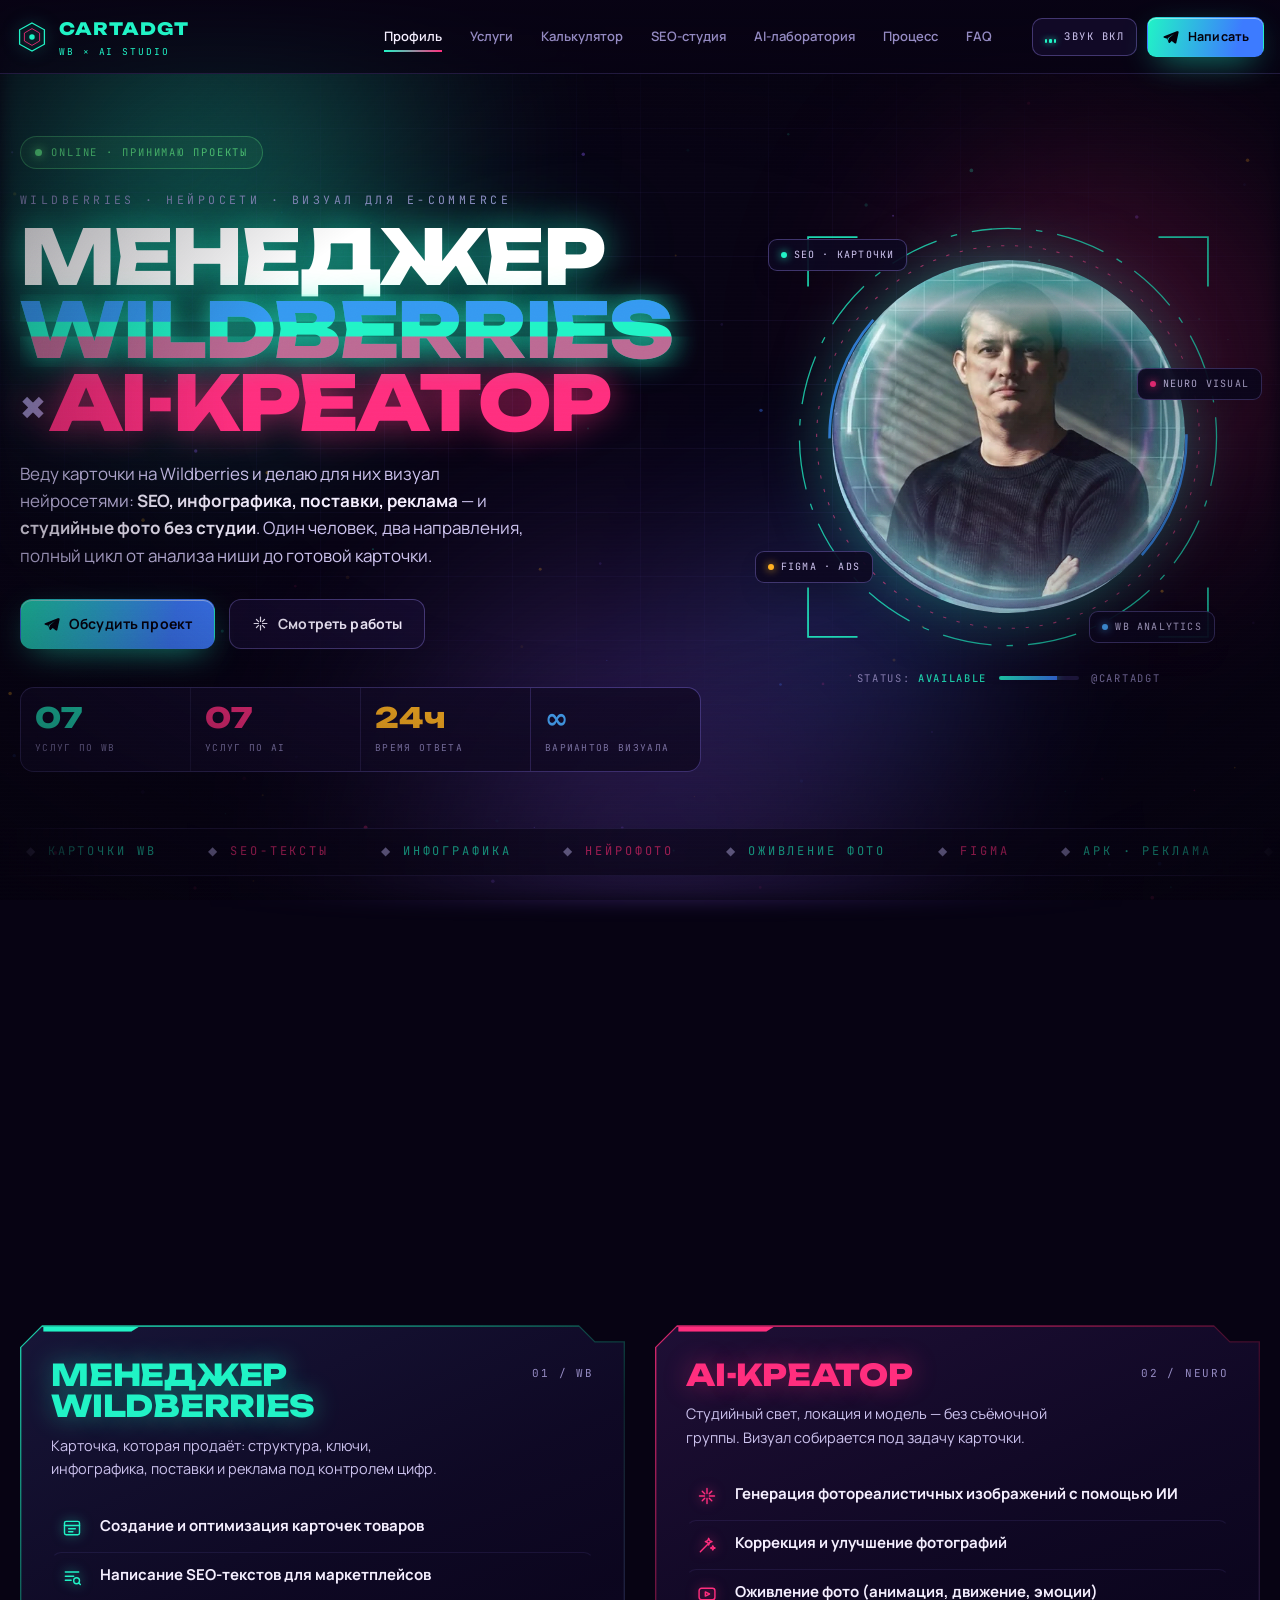
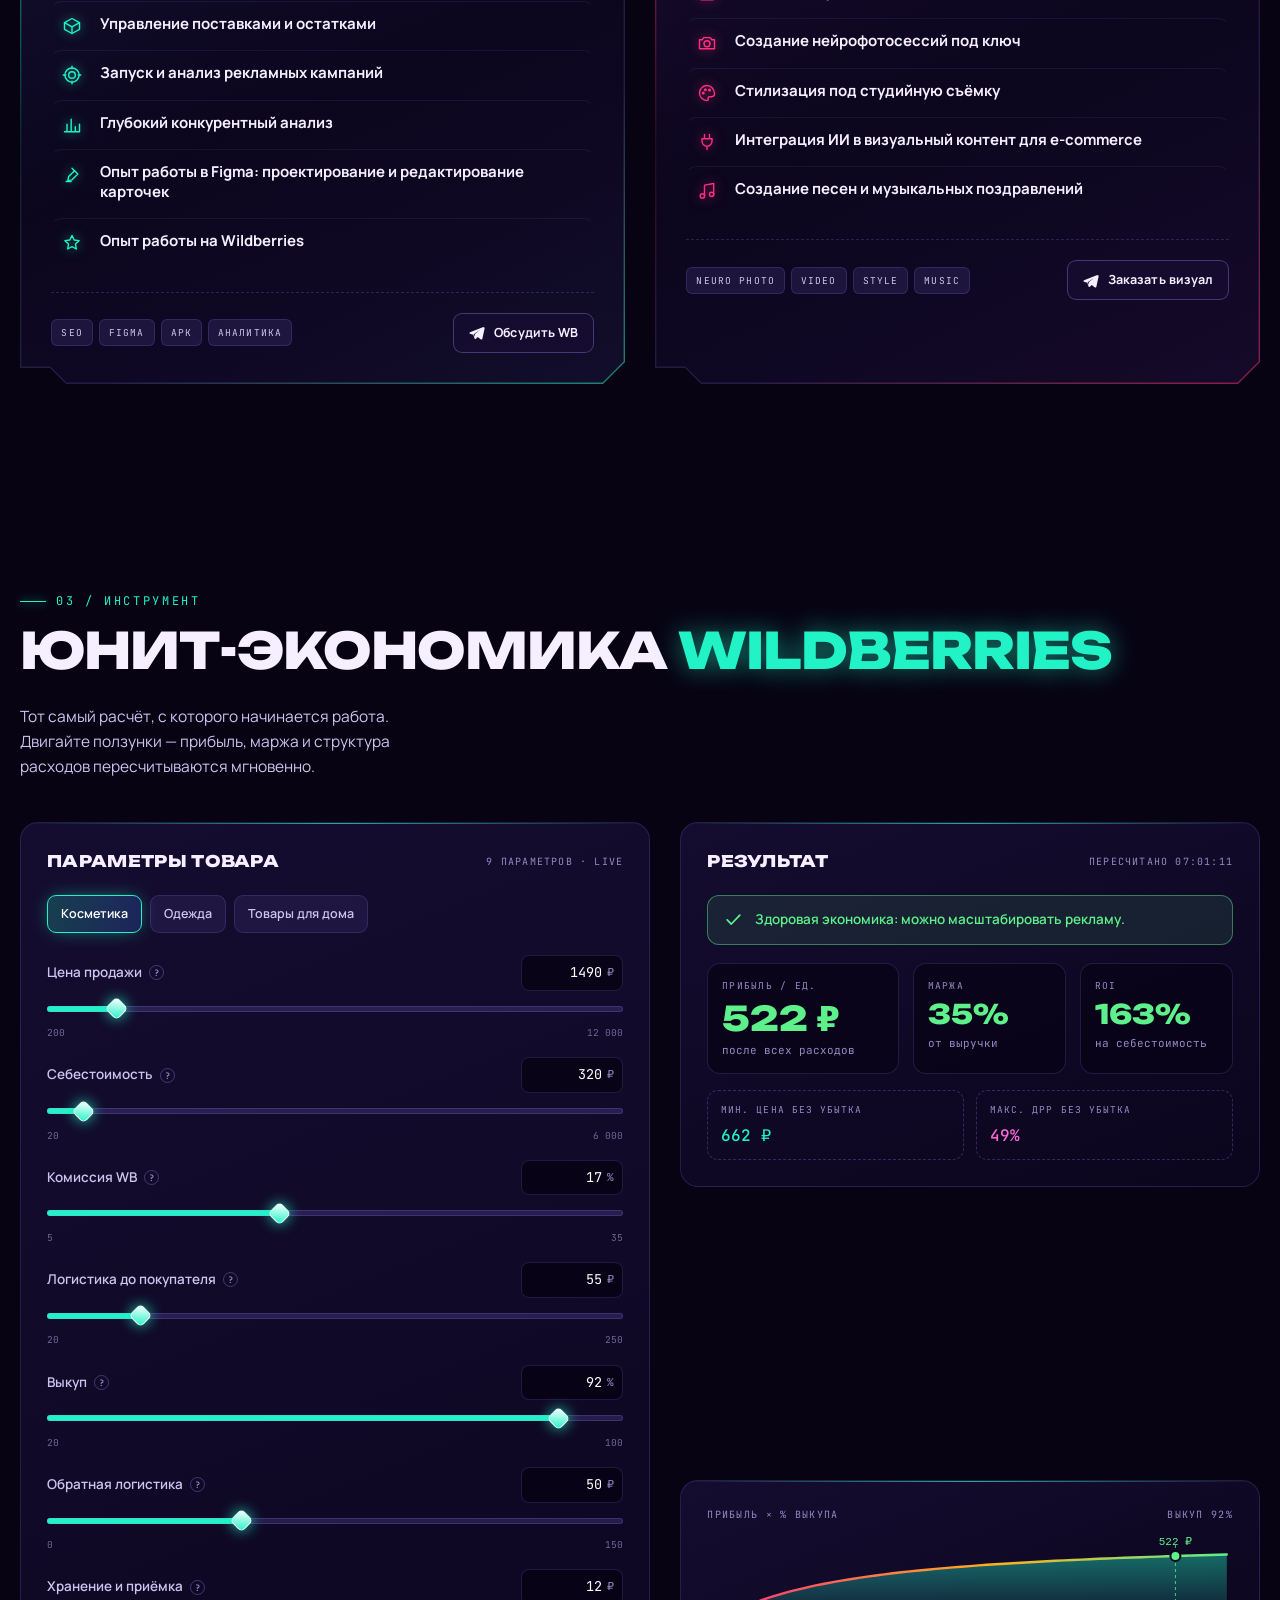
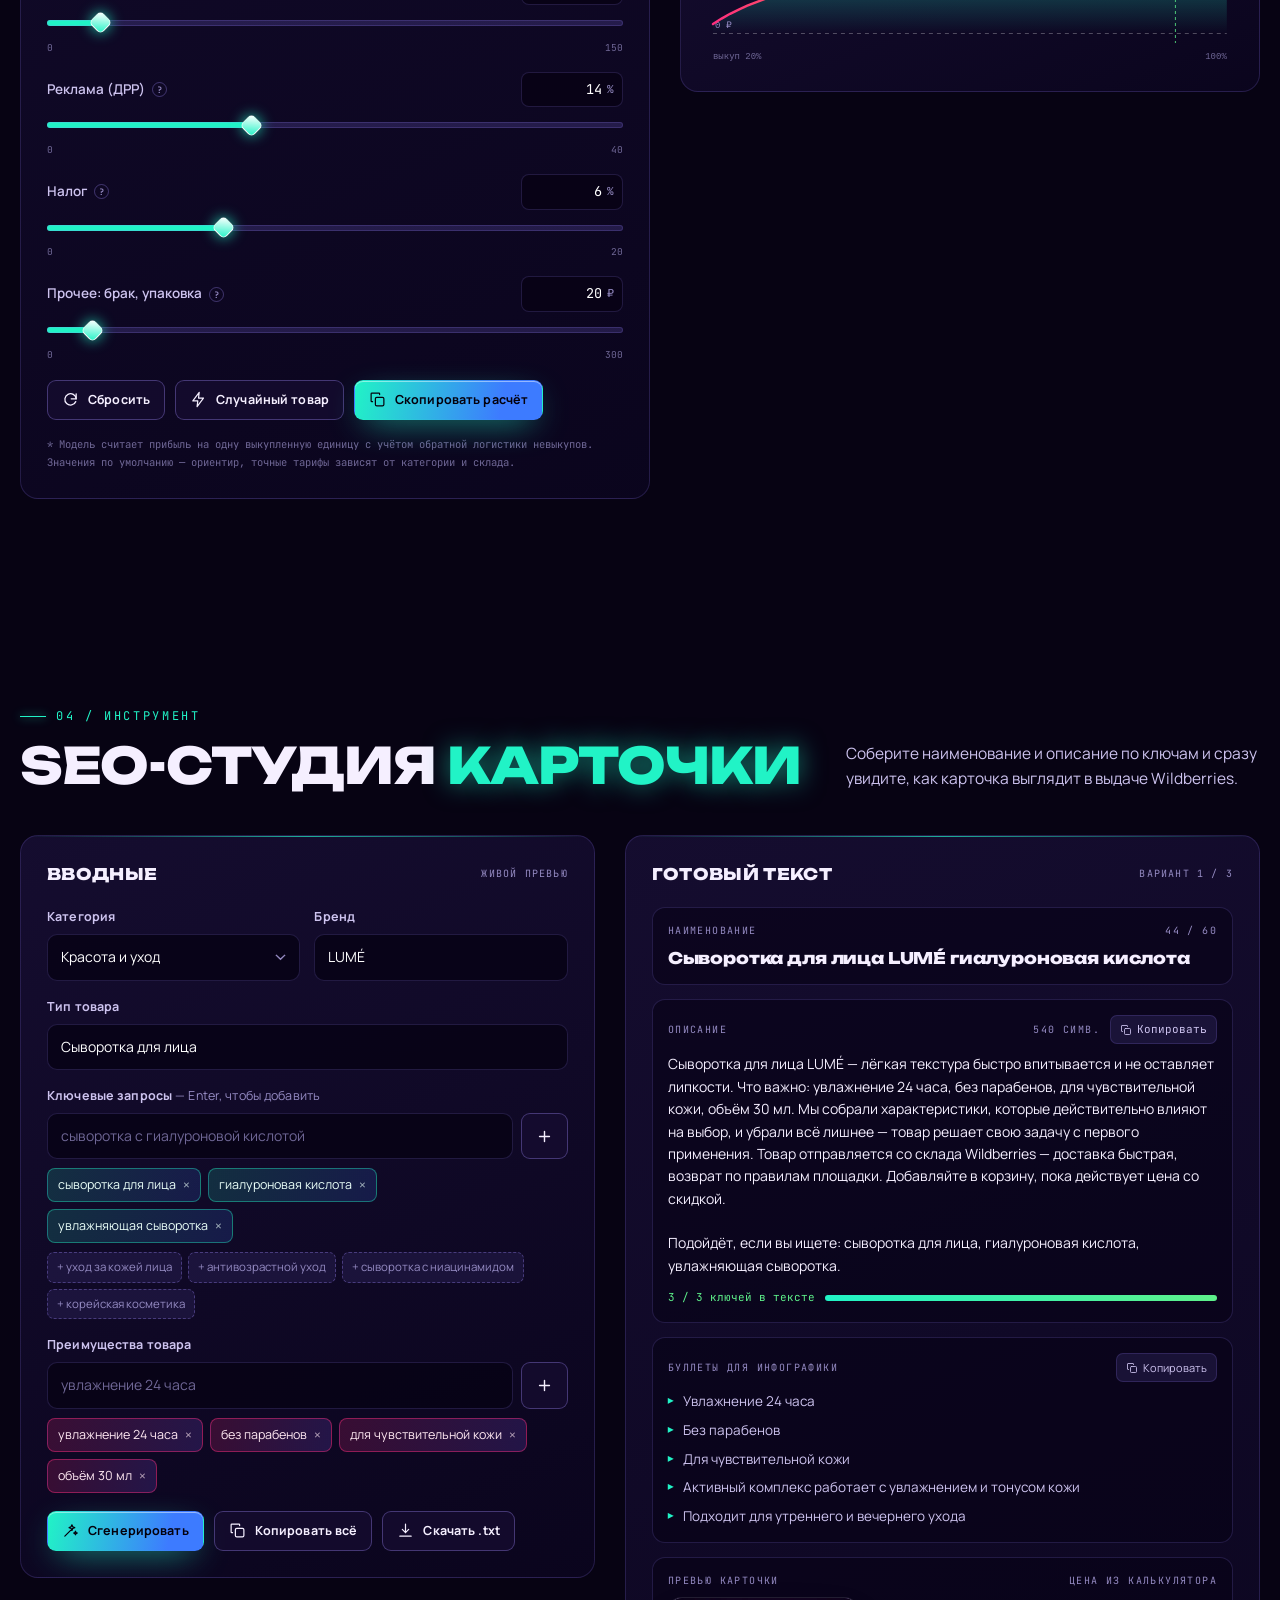
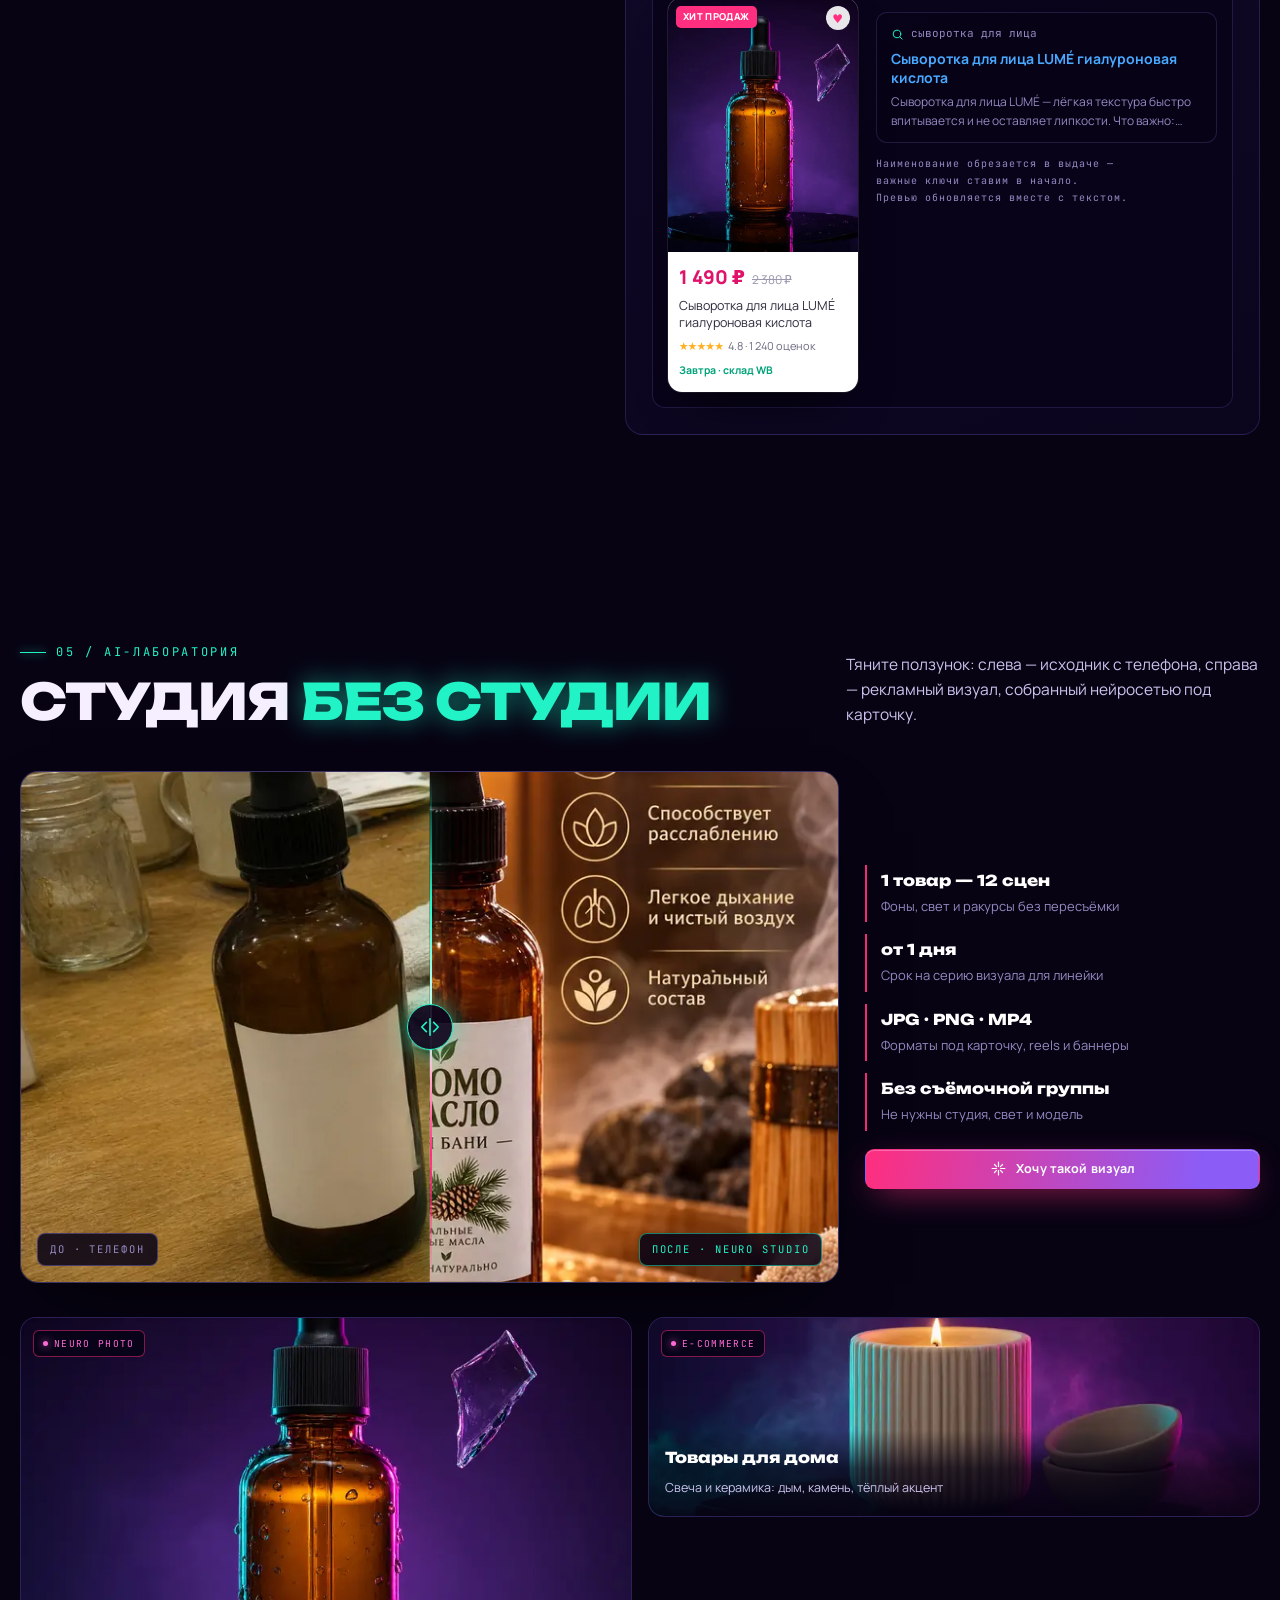
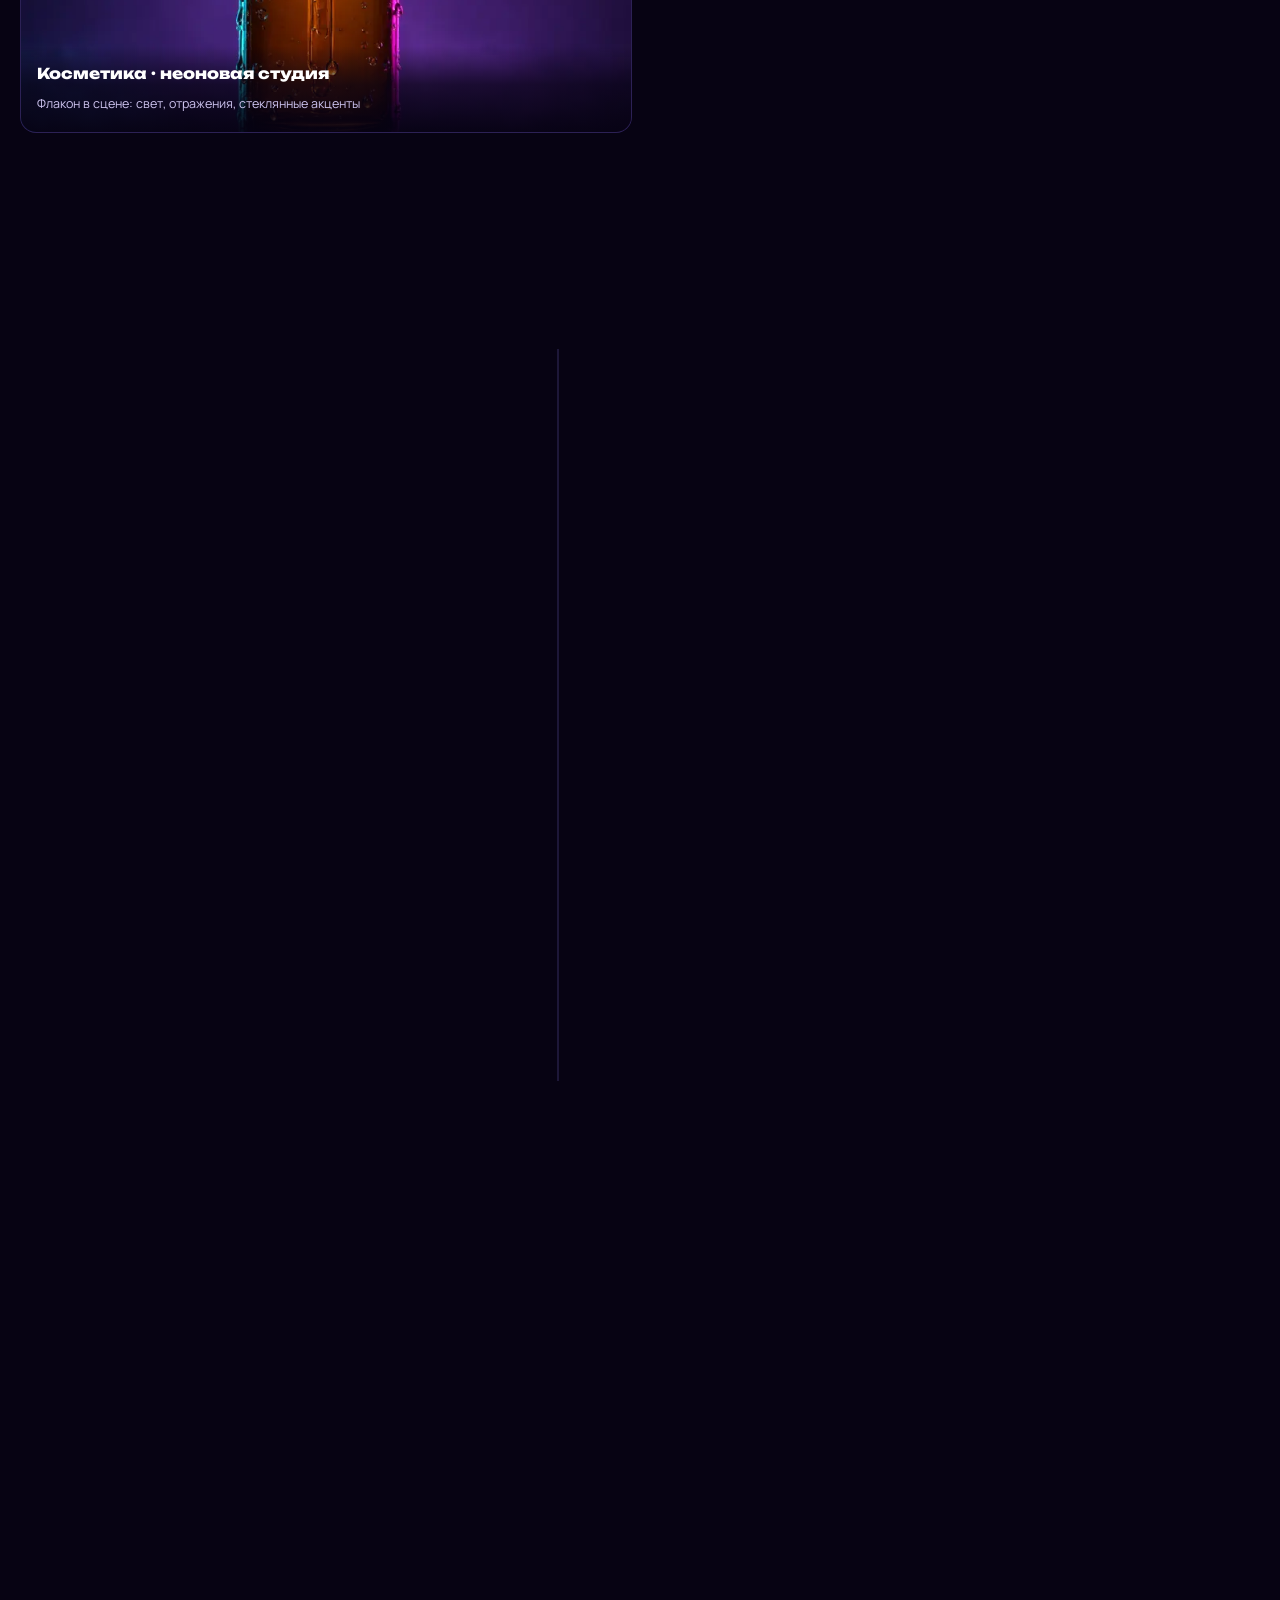
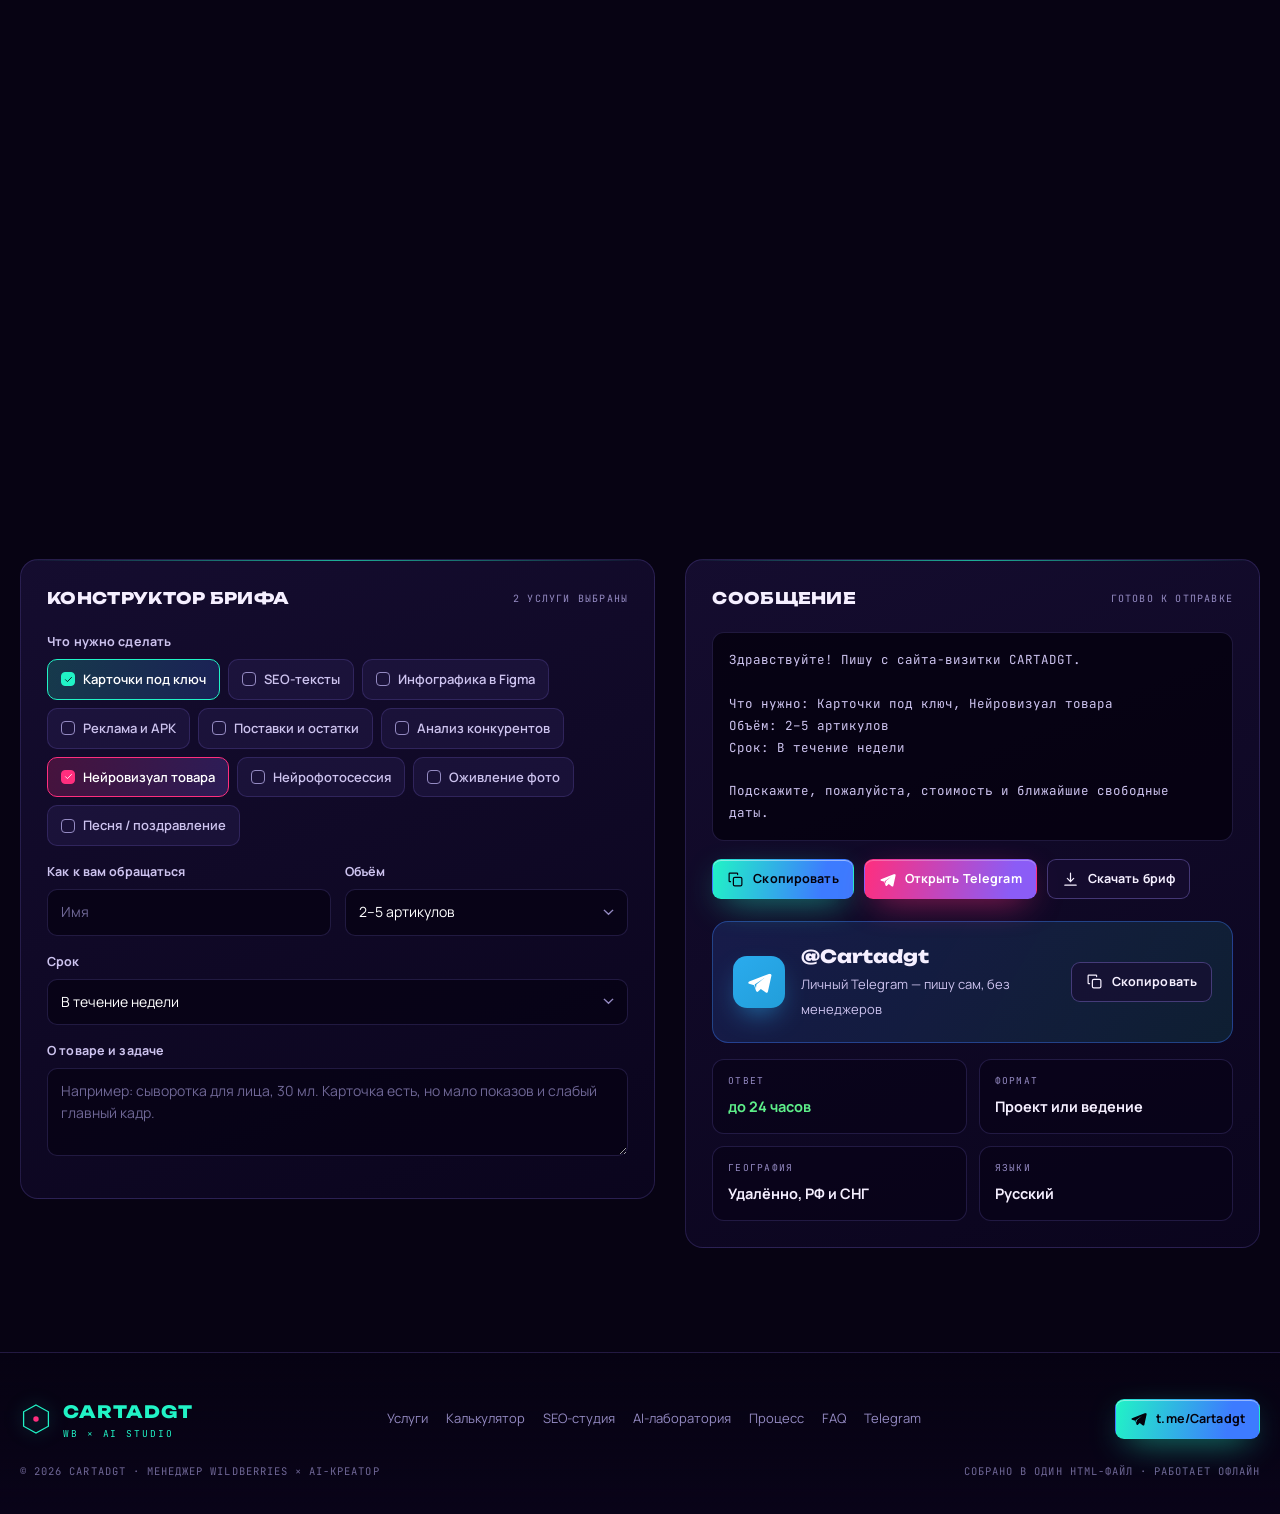
==== commit d6b7e14d: "Обновить фото ПОСЛЕ в index.html и добавить build.py Фото в index.html вшиты как data:image/webp;bas" ====
--- a/index.html
+++ b/index.html
@@ -1236,7 +1236,7 @@
       <div class="rv" data-d="1">
         <div class="compare" id="compare" tabindex="0" role="slider" aria-label="Сравнение до и после" aria-valuemin="0" aria-valuemax="100" aria-valuenow="50" style="--split:50%">
           <img src="[data-uri]" alt="Исходное фото товара, снятое на телефон" loading="lazy" width="840" height="840">
-          <div class="after-wrap"><img src="[data-uri]" alt="Тот же товар после нейросетевой стилизации под студийную съёмку" loading="lazy" width="840" height="840"></div>
+          <div class="after-wrap"><img src="[data-uri]" alt="Тот же товар после нейросетевой стилизации под студийную съёмку" loading="lazy" width="840" height="840"></div>
           <span class="lbl l">ДО · ТЕЛЕФОН</span>
           <span class="lbl r">ПОСЛЕ · NEURO STUDIO</span>
           <span class="handle" aria-hidden="true"></span>
